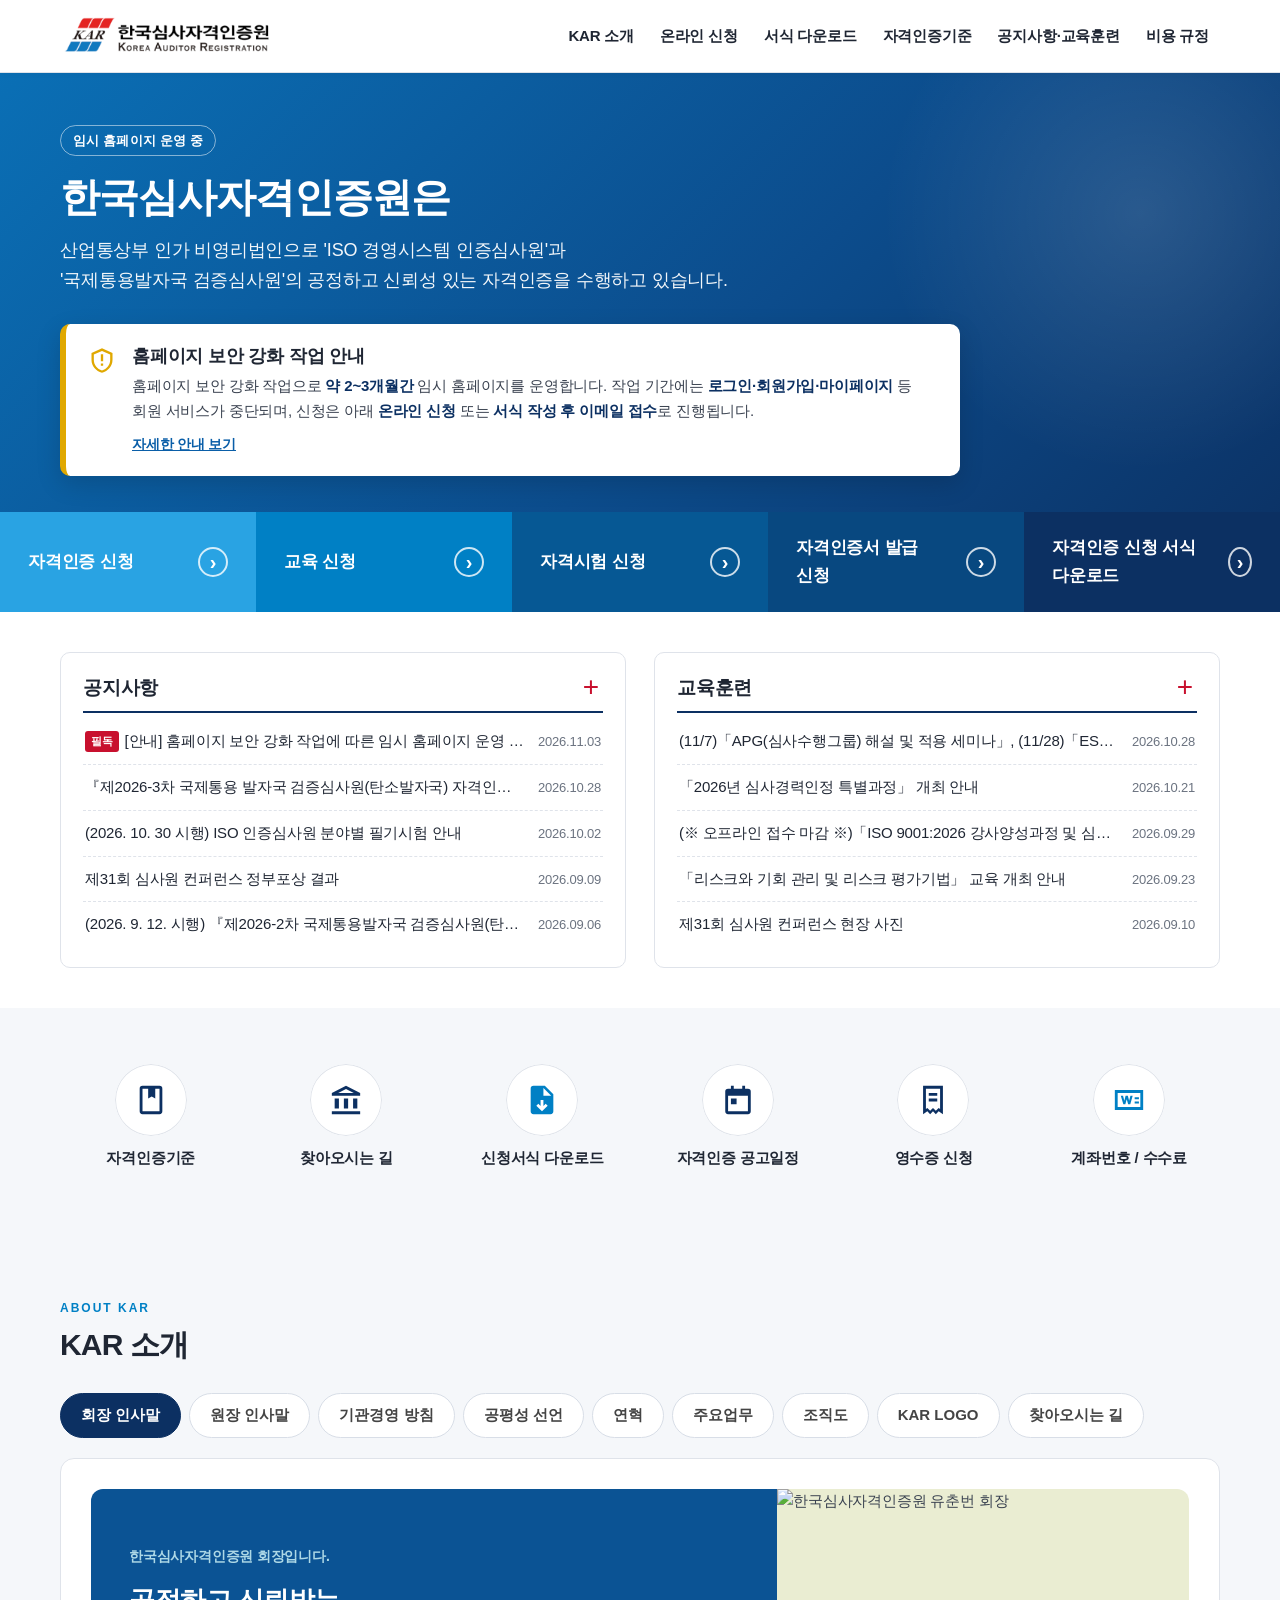
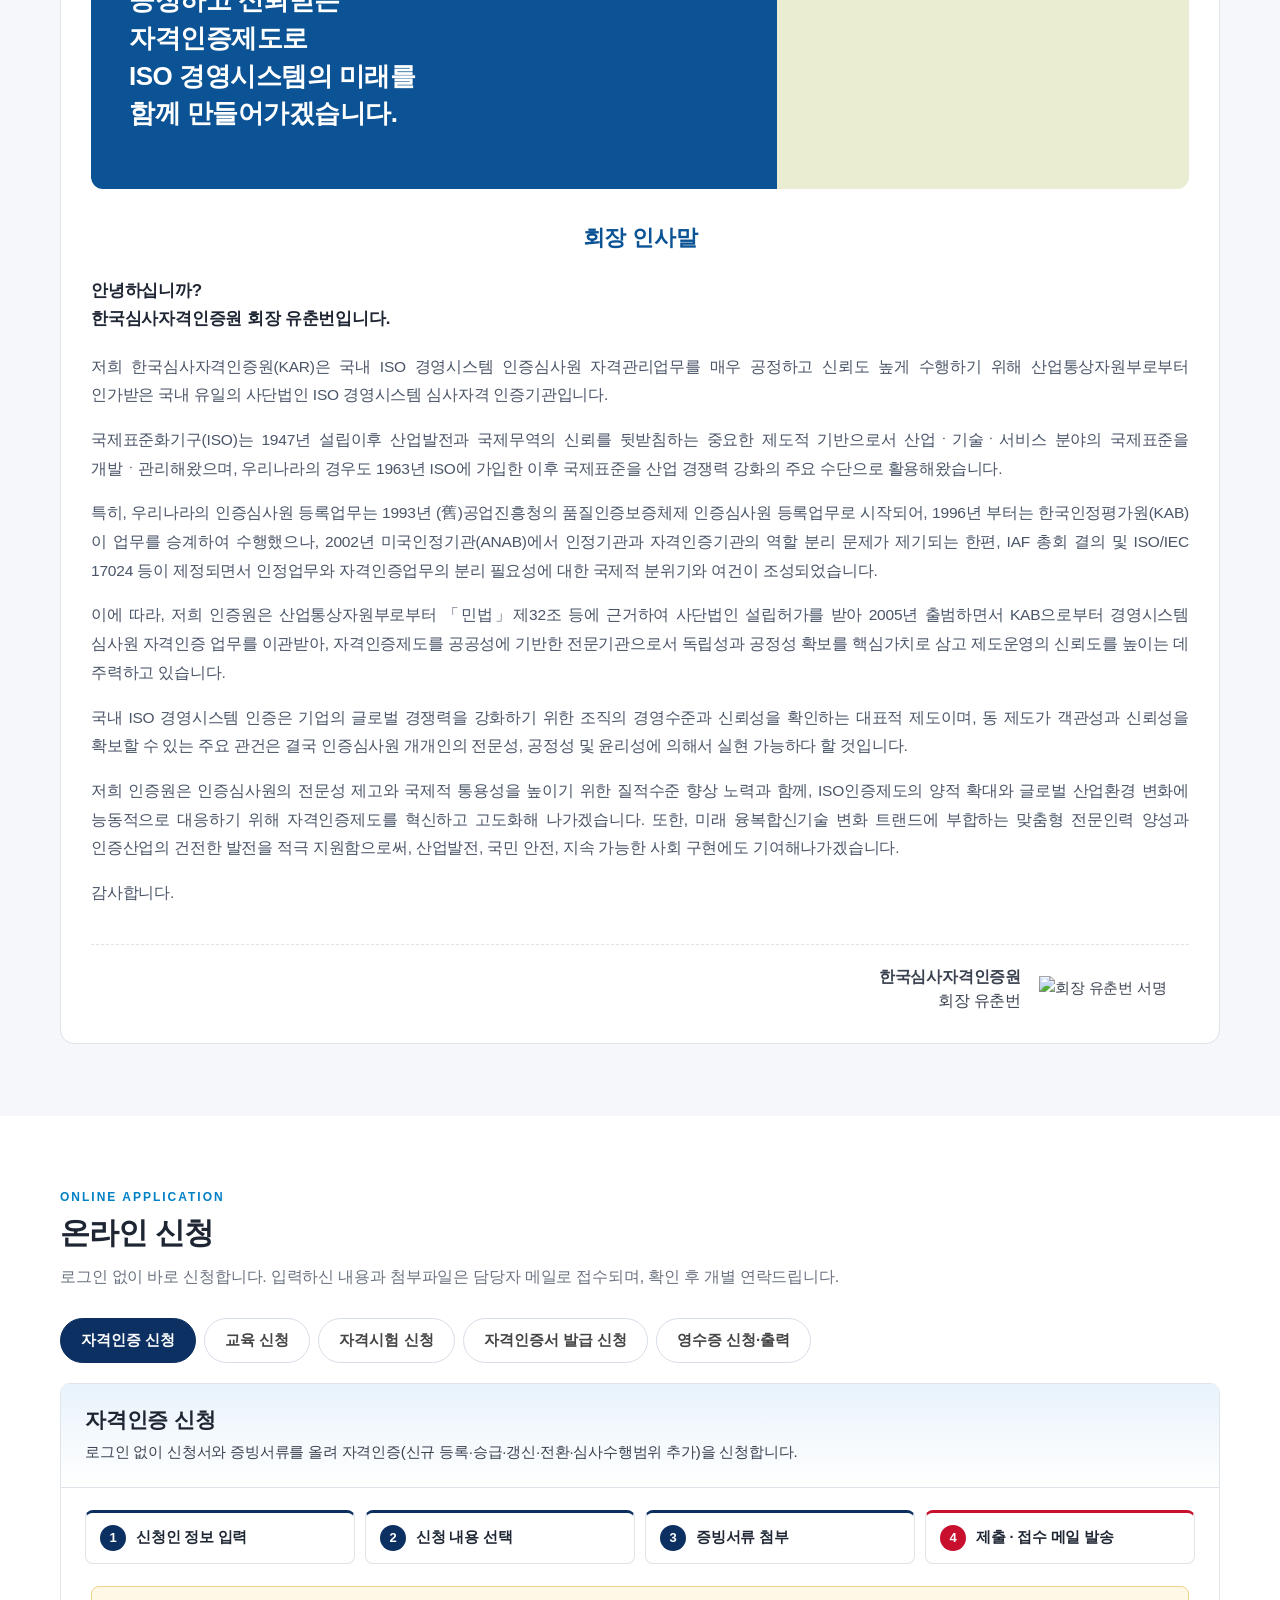
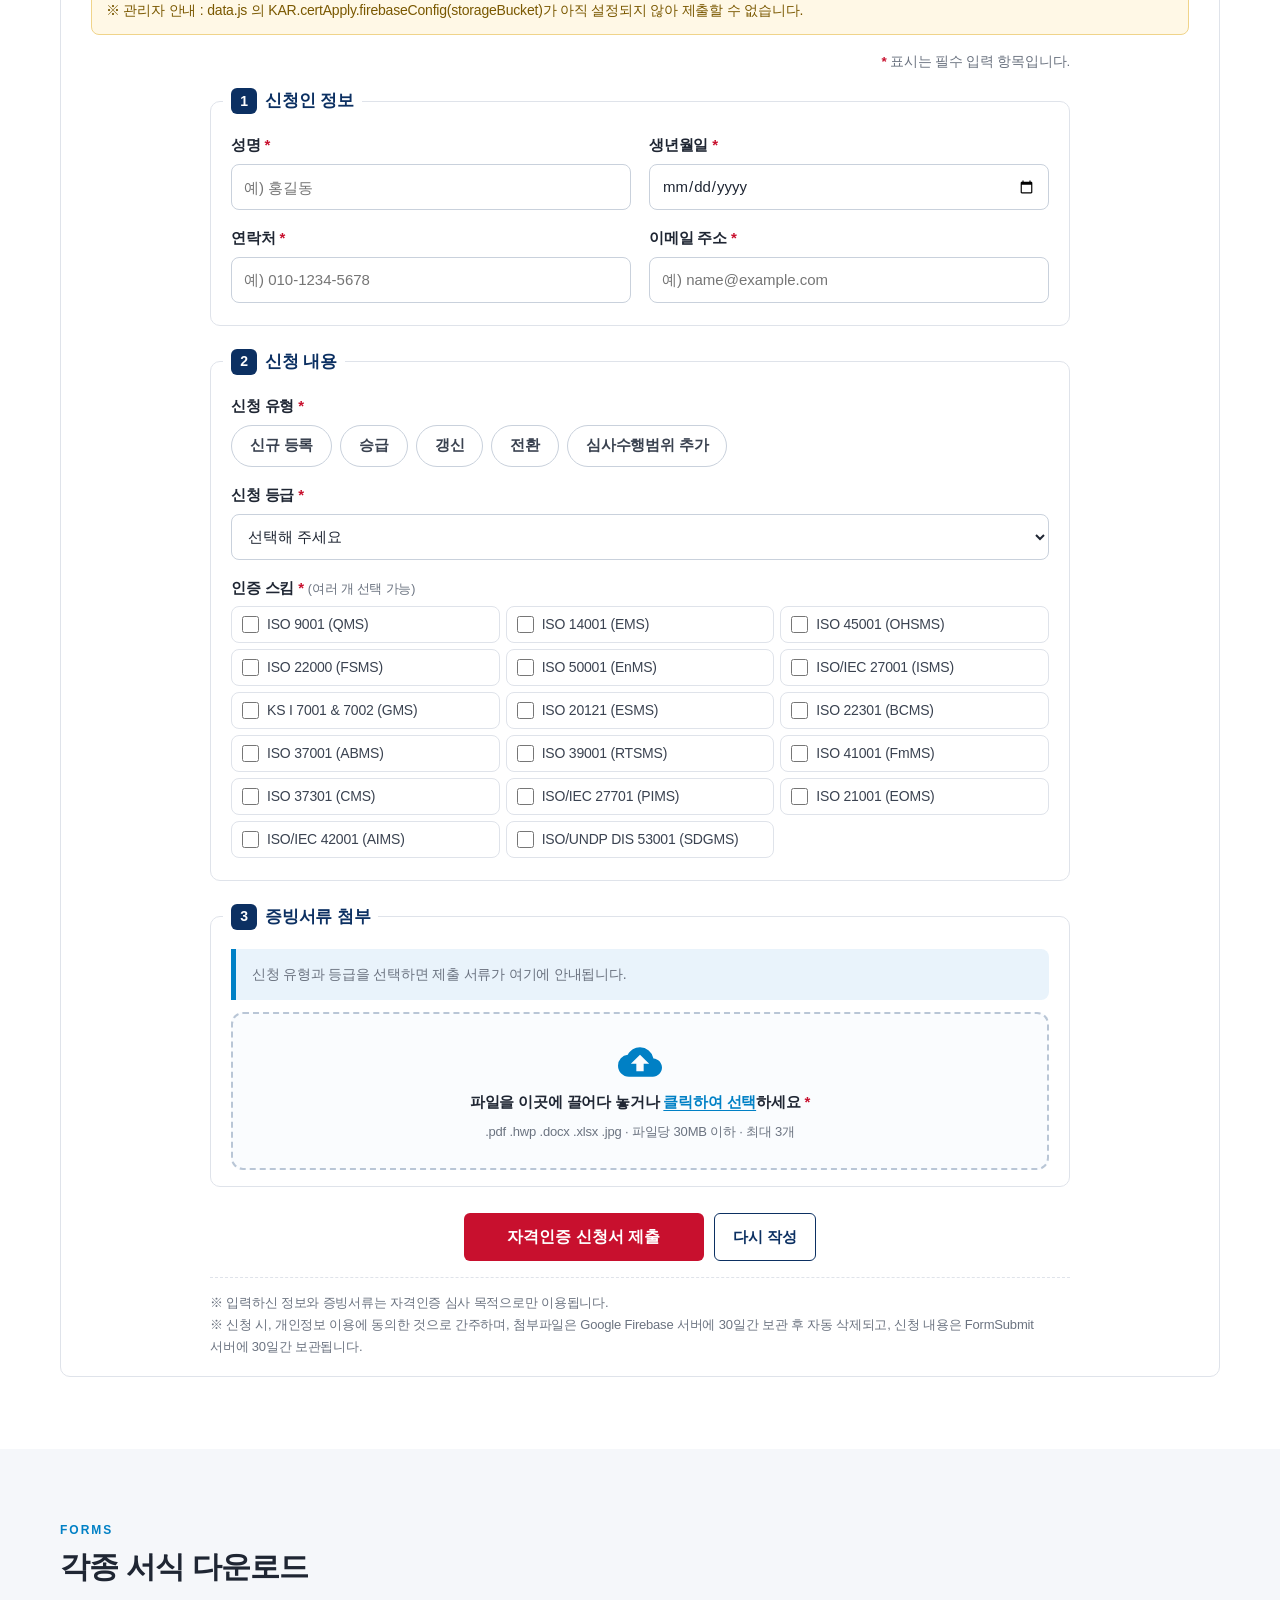
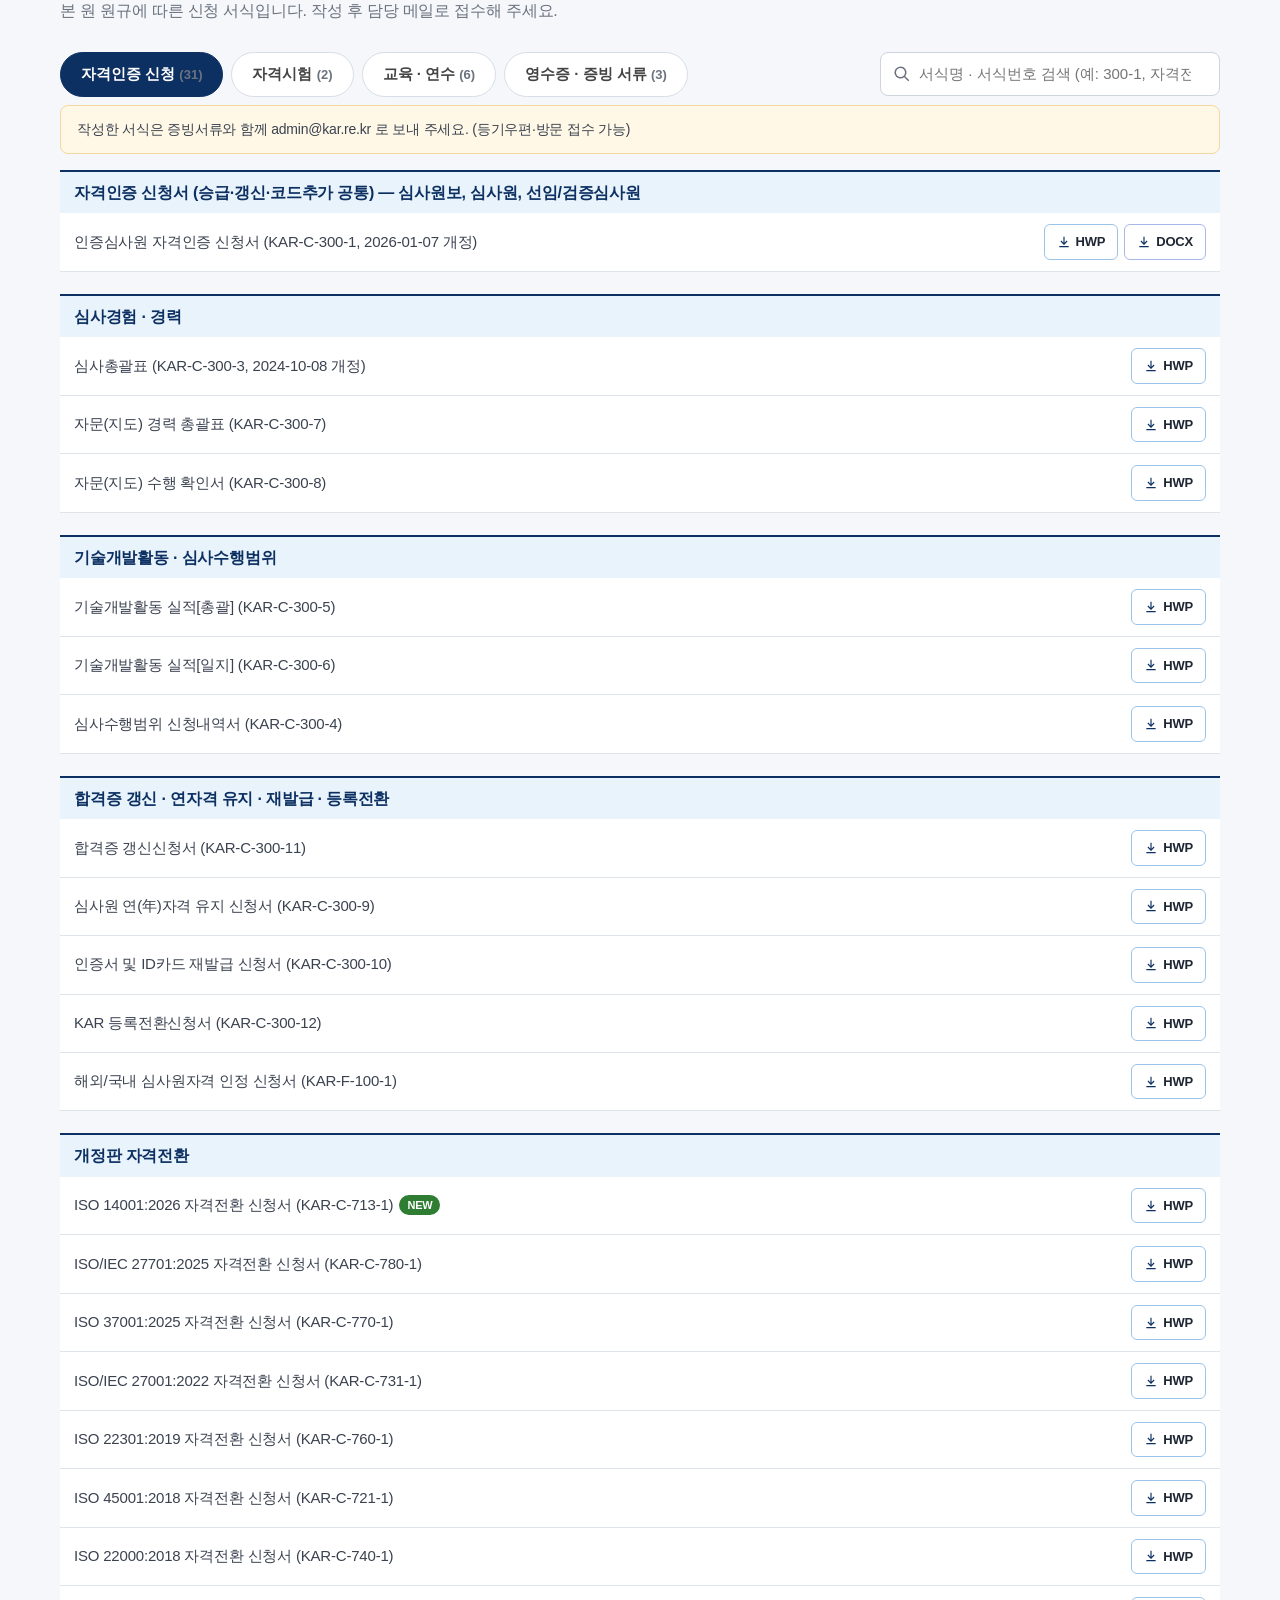
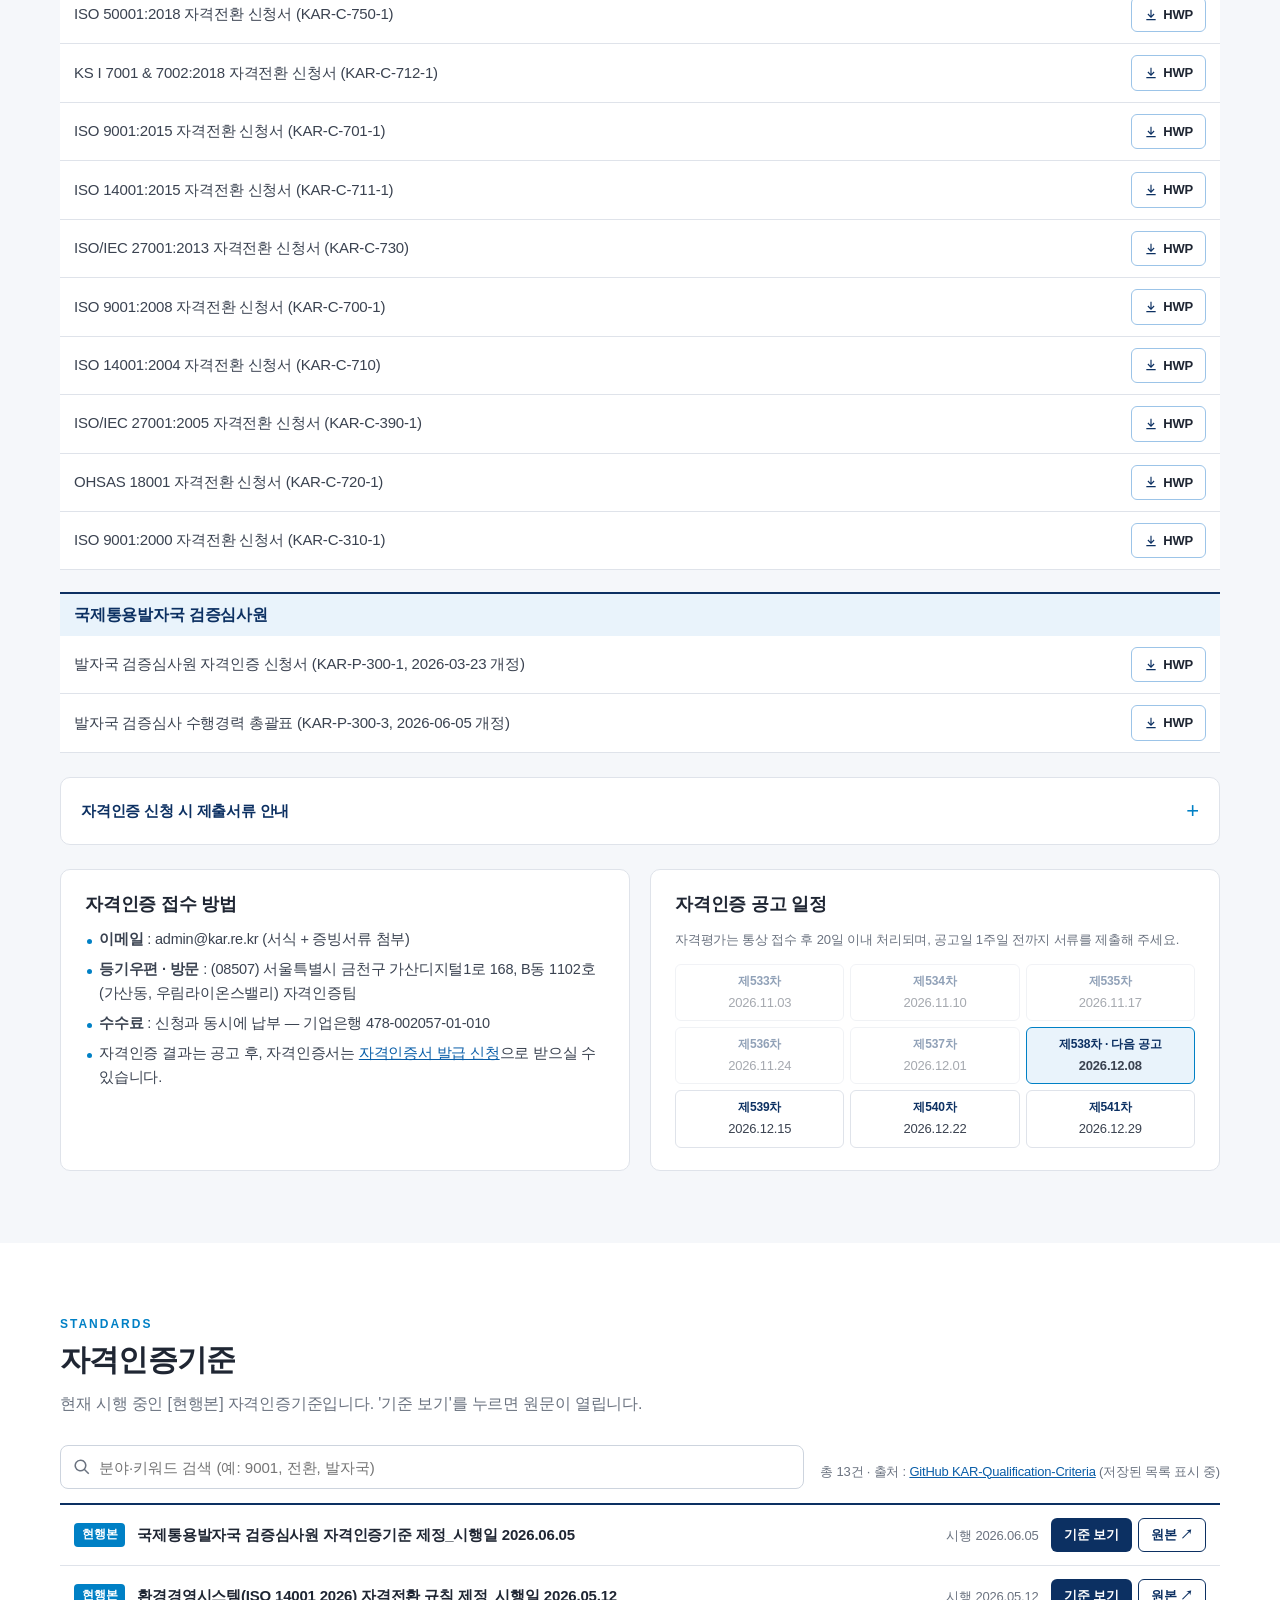
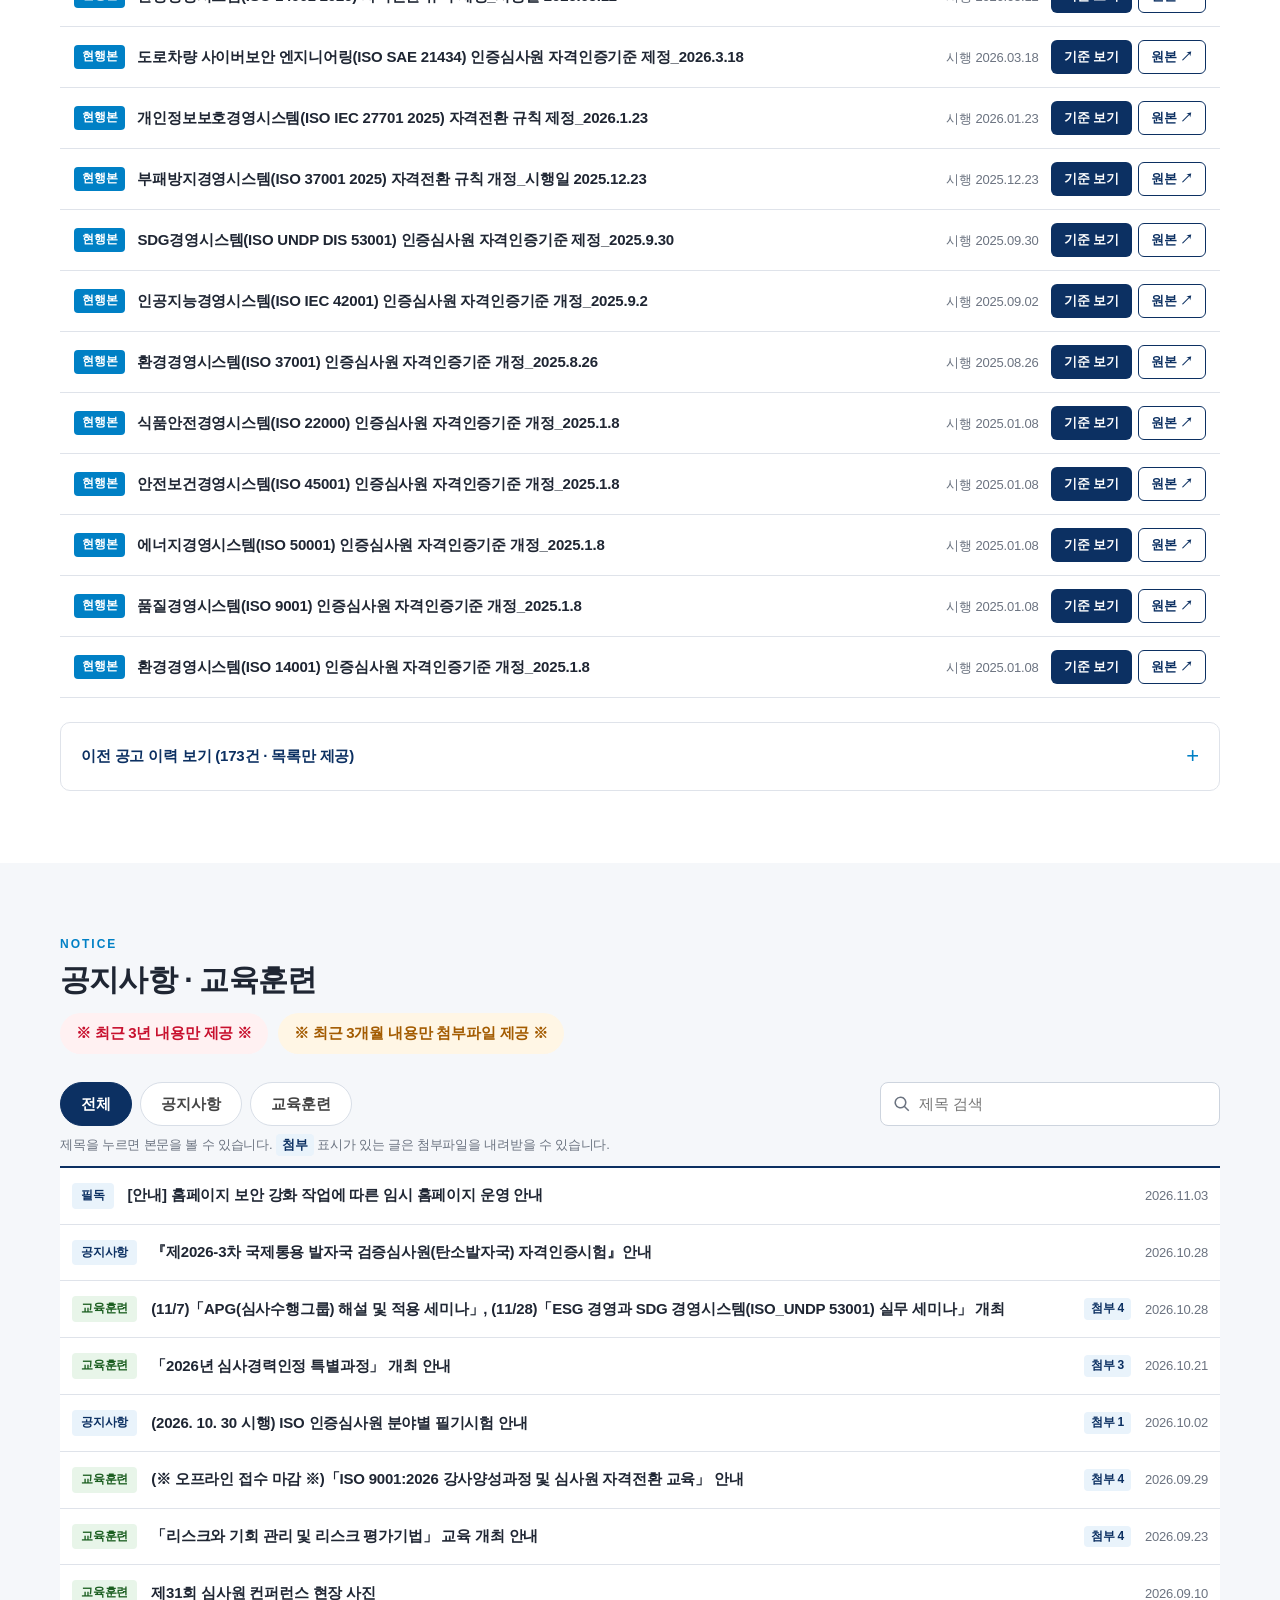
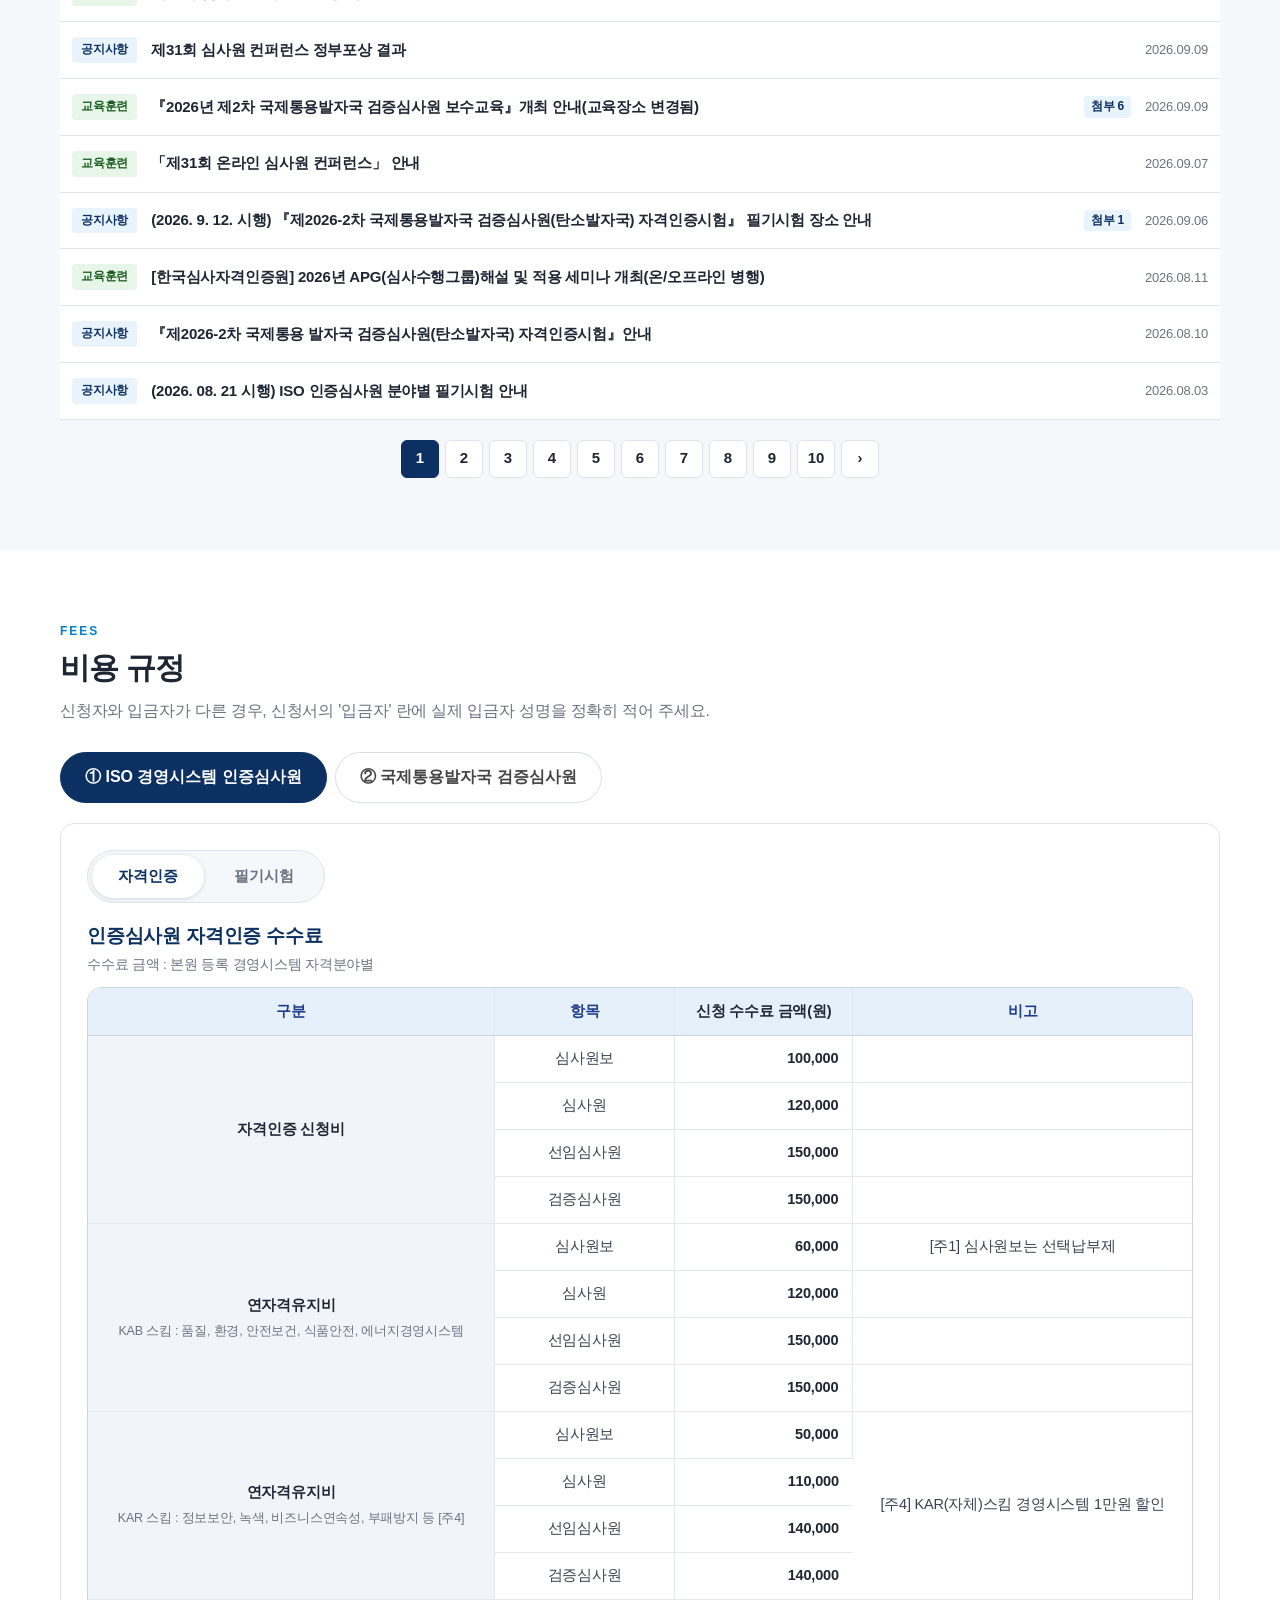
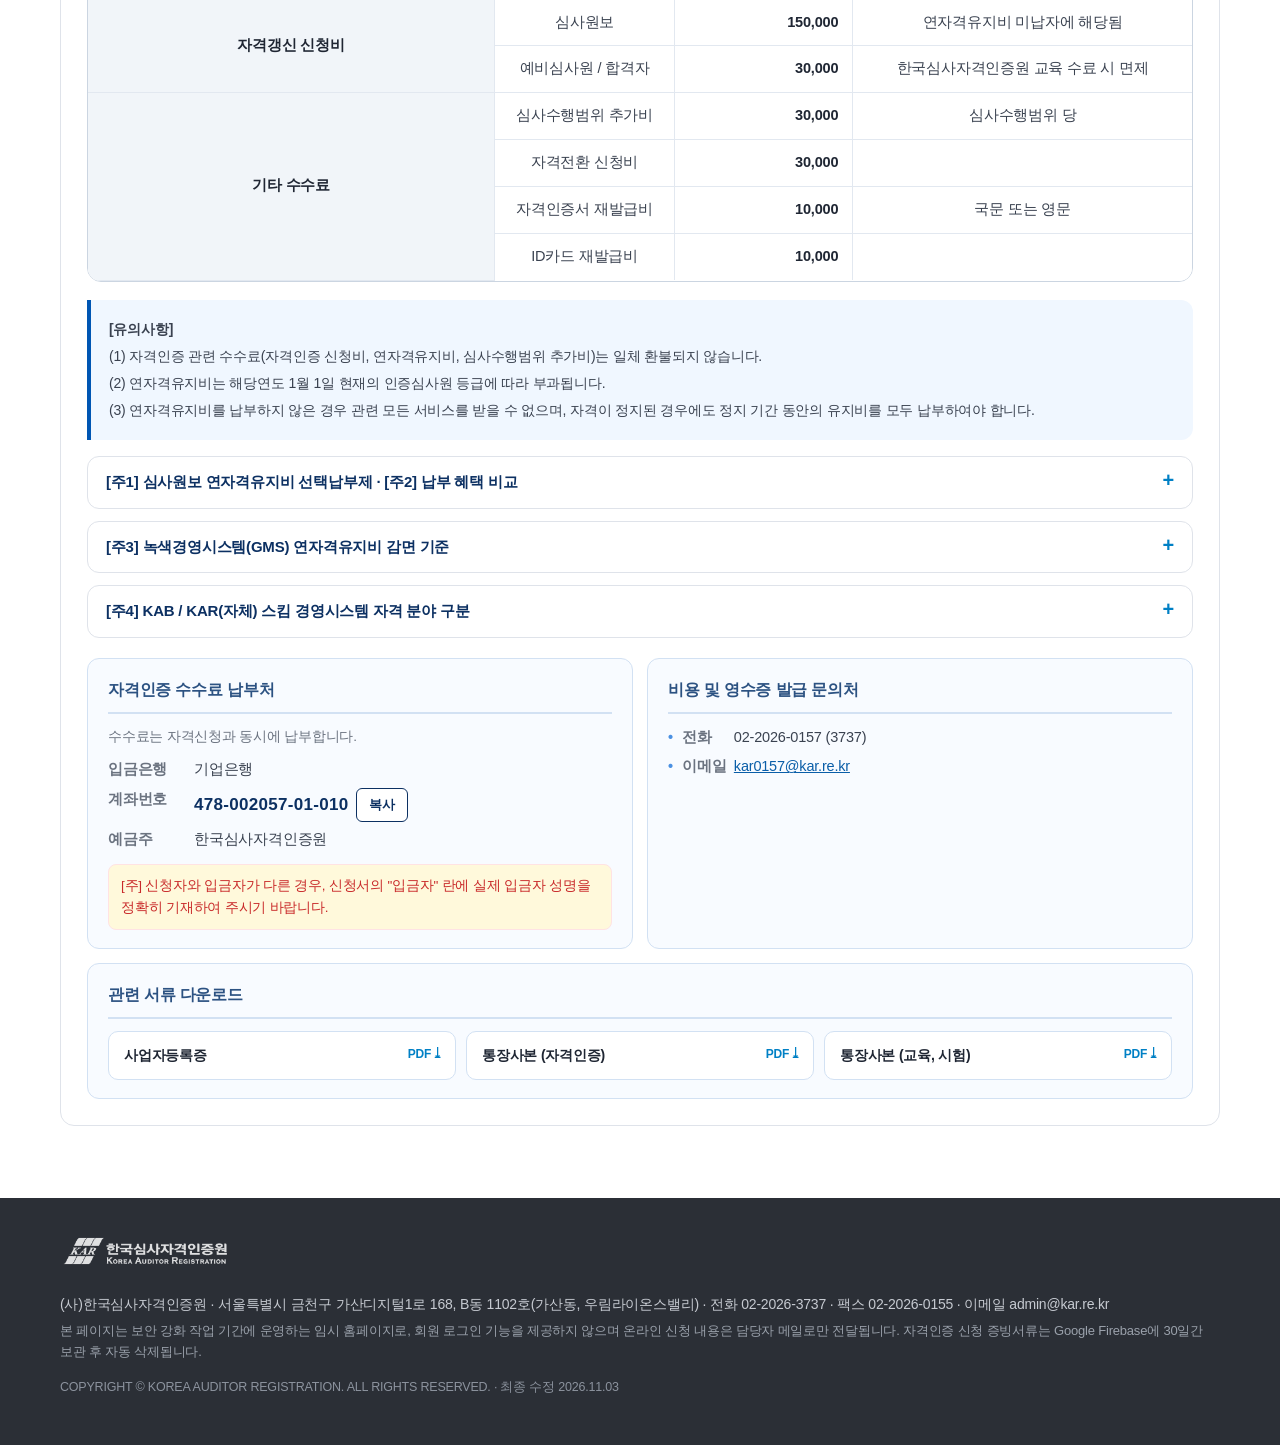
==== index.html @ e23ba118 "Add files via upload" ====
<!DOCTYPE html>
<html lang="ko">
<head>
<meta charset="UTF-8">
<meta name="viewport" content="width=device-width, initial-scale=1">
<meta http-equiv="Content-Security-Policy" content="default-src 'self'; script-src 'self'; style-src 'self' 'unsafe-inline'; img-src 'self' data: https://github.com https://raw.githubusercontent.com https://*.githubusercontent.com; connect-src 'self' https://api.github.com https://raw.githubusercontent.com https://formsubmit.co https://firebasestorage.googleapis.com; font-src 'self'; form-action 'self' https://formsubmit.co; base-uri 'self'; object-src 'none'">
<meta name="referrer" content="strict-origin-when-cross-origin">
<title>한국심사자격인증원 (KAR) — 임시 홈페이지</title>
<meta name="description" content="한국심사자격인증원 임시 홈페이지 — 교육 신청, 각종 서식 다운로드, 자격인증기준, 수수료 및 계좌번호 안내">
<meta property="og:title" content="한국심사자격인증원 (KAR) 임시 홈페이지">
<meta property="og:description" content="보안 강화 작업 기간 동안 교육 신청·서식 다운로드 등 필수 서비스를 제공합니다.">
<link rel="icon" href="assets/img/favicon.png">
<link rel="stylesheet" href="assets/css/style.css">
<link rel="stylesheet" href="assets/css/about-fees.css">
<link rel="stylesheet" href="assets/css/cert-apply.css">
</head>
<body>
<a class="skip" href="#main">본문 바로가기</a>

<!-- ============ 상단 머리글 ============ -->
<header class="hd" id="top">
  <div class="hd-in">
    <a class="logo" href="#top" aria-label="한국심사자격인증원 처음으로">
      <img src="assets/img/logo.png" alt="한국심사자격인증원 KOREA AUDITOR REGISTRATION" width="214" height="45">
    </a>
    <button class="menu-btn" type="button" aria-expanded="false" aria-controls="gnb" aria-label="메뉴 열기">
      <span></span><span></span><span></span>
    </button>
    <nav class="gnb" id="gnb" aria-label="주 메뉴">
      <a href="#about">KAR 소개</a>
      <a href="#apply">온라인 신청</a>
      <a href="#forms">서식 다운로드</a>
      <a href="#standards">자격인증기준</a>
      <a href="#board">공지사항·교육훈련</a>
      <a href="#fees">비용 규정</a>
    </nav>
  </div>
</header>

<main id="main">

<!-- ============ 메인 비주얼 + 점검 안내 ============ -->
<section class="hero">
  <div class="wrap">
    <p class="hero-badge">임시 홈페이지 운영 중</p>
    <h1>한국심사자격인증원은</h1>
    <p class="hero-sub">산업통상부 인가 비영리법인으로 'ISO 경영시스템 인증심사원'과<br class="pc">
      '국제통용발자국 검증심사원'의 공정하고 신뢰성 있는 자격인증을 수행하고 있습니다.</p>

    <div class="notice-box" role="note" aria-labelledby="mt-title">
      <div class="notice-ico" aria-hidden="true">
        <svg viewBox="0 0 24 24" width="28" height="28"><path fill="currentColor" d="M12 2 3 6v6c0 5 3.8 9.7 9 10.9 5.2-1.2 9-5.9 9-10.9V6l-9-4Zm0 2.2 7 3.1V12c0 4-2.9 7.9-7 8.9-4.1-1-7-4.9-7-8.9V7.3l7-3.1ZM11 7h2v6h-2V7Zm0 8h2v2h-2v-2Z"/></svg>
      </div>
      <div class="notice-body">
        <h2 id="mt-title">홈페이지 보안 강화 작업 안내</h2>
        <p>홈페이지 보안 강화 작업으로 <strong id="mt-period">약 2~3개월간</strong> 임시 홈페이지를 운영합니다.
          작업 기간에는 <strong>로그인·회원가입·마이페이지</strong> 등 회원 서비스가 중단되며,
          신청은 아래 <strong>온라인 신청</strong> 또는 <strong>서식 작성 후 이메일 접수</strong>로 진행됩니다.</p>
        <a class="notice-more" href="#board" data-open-notice="content/notices/temp-homepage.html">자세한 안내 보기</a>
      </div>
    </div>
  </div>

  <nav class="quick" aria-label="바로가기">
    <a class="q q0" href="#apply" data-tab="qual"><span>자격인증 신청</span><i aria-hidden="true">›</i></a>
    <a class="q q1" href="#apply" data-tab="edu"><span>교육 신청</span><i aria-hidden="true">›</i></a>
    <a class="q q2" href="#apply" data-tab="exam"><span>자격시험 신청</span><i aria-hidden="true">›</i></a>
    <a class="q q3" href="#apply" data-tab="cert"><span>자격인증서 발급 신청</span><i aria-hidden="true">›</i></a>
    <a class="q q4" href="#forms" data-tab="qual"><span>자격인증 신청 서식 다운로드</span><i aria-hidden="true">›</i></a>
  </nav>
</section>

<!-- ============ 공지사항 · 교육훈련 미리보기 ============ -->
<section class="sec sec-tight" aria-label="최근 소식">
  <div class="wrap news">
    <div class="news-col">
      <div class="news-hd"><h2>공지사항</h2><a href="#board" data-board-filter="공지" aria-label="공지사항 더보기">+</a></div>
      <ul class="news-list" id="news-notice"></ul>
    </div>
    <div class="news-col">
      <div class="news-hd"><h2>교육훈련</h2><a href="#board" data-board-filter="교육" aria-label="교육훈련 더보기">+</a></div>
      <ul class="news-list" id="news-edu"></ul>
    </div>
  </div>
</section>

<!-- ============ 아이콘 바로가기 ============ -->
<section class="sec sec-tight sec-gray" aria-label="자주 찾는 메뉴">
  <div class="wrap">
    <ul class="icons">
      <li><a href="#standards"><span class="ic ic-book" aria-hidden="true"></span>자격인증기준</a></li>
      <li><a href="#about" data-about="contact"><span class="ic ic-law" aria-hidden="true"></span>찾아오시는 길</a></li>
      <li><a href="#forms"><span class="ic ic-doc" aria-hidden="true"></span>신청서식 다운로드</a></li>
      <li><a href="#schedule"><span class="ic ic-cal" aria-hidden="true"></span>자격인증 공고일정</a></li>
      <li><a href="#apply" data-tab="receipt"><span class="ic ic-rcpt" aria-hidden="true"></span>영수증 신청</a></li>
      <li><a href="#fees"><span class="ic ic-won" aria-hidden="true"></span>계좌번호 / 수수료</a></li>
    </ul>
  </div>
</section>


<!-- ============ KAR 소개 (찾아오시는 길 포함) ============ -->
<section class="sec sec-gray" id="about">
  <div class="wrap">
    <div class="sec-hd">
      <p class="eyebrow">ABOUT KAR</p>
      <h2>KAR 소개</h2>
    </div>
    <div class="tabs" role="tablist" aria-label="KAR 소개 메뉴" id="about-tabs">
      <button type="button" role="tab" id="about-t-chairman" aria-controls="about-p-chairman" aria-selected="true" data-id="chairman">회장 인사말</button>
      <button type="button" role="tab" id="about-t-director" aria-controls="about-p-director" aria-selected="false" tabindex="-1" data-id="director">원장 인사말</button>
      <button type="button" role="tab" id="about-t-policy" aria-controls="about-p-policy" aria-selected="false" tabindex="-1" data-id="policy">기관경영 방침</button>
      <button type="button" role="tab" id="about-t-justice" aria-controls="about-p-justice" aria-selected="false" tabindex="-1" data-id="justice">공평성 선언</button>
      <button type="button" role="tab" id="about-t-history" aria-controls="about-p-history" aria-selected="false" tabindex="-1" data-id="history">연혁</button>
      <button type="button" role="tab" id="about-t-business" aria-controls="about-p-business" aria-selected="false" tabindex="-1" data-id="business">주요업무</button>
      <button type="button" role="tab" id="about-t-org" aria-controls="about-p-org" aria-selected="false" tabindex="-1" data-id="org">조직도</button>
      <button type="button" role="tab" id="about-t-logo" aria-controls="about-p-logo" aria-selected="false" tabindex="-1" data-id="logo">KAR LOGO</button>
      <button type="button" role="tab" id="about-t-contact" aria-controls="about-p-contact" aria-selected="false" tabindex="-1" data-id="contact">찾아오시는 길</button>
    </div>
    <!-- [KAR 소개] 회장 인사말 -->
    <div class="about-panel about-chairman" role="tabpanel" id="about-p-chairman" aria-labelledby="about-t-chairman">
      <article class="ka-greet ka-greet--chairman">
        <header class="ka-hero">
          <div class="ka-hero__text">
            <p class="ka-hero__sub">한국심사자격인증원 회장입니다.</p>
            <h2 class="ka-hero__title">공정하고 신뢰받는<br>자격인증제도로<br>ISO 경영시스템의 미래를<br>함께 만들어가겠습니다.</h2>
          </div>
          <figure class="ka-hero__photo">
            <img src="https://raw.githubusercontent.com/kar0156-debug/KAR-Picture-BASIC/main/chairman_yoo_chunbeon.png" alt="한국심사자격인증원 유춘번 회장" loading="lazy">
          </figure>
        </header>
        <h3 class="ka-title">회장 인사말</h3>
        <p class="ka-lead">안녕하십니까?<br>한국심사자격인증원 회장 유춘번입니다.</p>
        <div class="ka-paras">
          <p>저희 한국심사자격인증원(KAR)은 국내 ISO 경영시스템 인증심사원 자격관리업무를 매우 공정하고 신뢰도 높게 수행하기 위해 산업통상자원부로부터 인가받은 국내 유일의 사단법인 ISO 경영시스템 심사자격 인증기관입니다.</p>
          <p>국제표준화기구(ISO)는 1947년 설립이후 산업발전과 국제무역의 신뢰를 뒷받침하는 중요한 제도적 기반으로서 산업ㆍ기술ㆍ서비스 분야의 국제표준을 개발ㆍ관리해왔으며, 우리나라의 경우도 1963년 ISO에 가입한 이후 국제표준을 산업 경쟁력 강화의 주요 수단으로 활용해왔습니다.</p>
          <p>특히, 우리나라의 인증심사원 등록업무는 1993년 (舊)공업진흥청의 품질인증보증체제 인증심사원 등록업무로 시작되어, 1996년 부터는 한국인정평가원(KAB)이 업무를 승계하여 수행했으나, 2002년 미국인정기관(ANAB)에서 인정기관과 자격인증기관의 역할 분리 문제가 제기되는 한편, IAF 총회 결의 및 ISO/IEC 17024 등이 제정되면서 인정업무와 자격인증업무의 분리 필요성에 대한 국제적 분위기와 여건이 조성되었습니다.</p>
          <p>이에 따라, 저희 인증원은 산업통상자원부로부터 「민법」제32조 등에 근거하여 사단법인 설립허가를 받아 2005년 출범하면서 KAB으로부터 경영시스템 심사원 자격인증 업무를 이관받아, 자격인증제도를 공공성에 기반한 전문기관으로서 독립성과 공정성 확보를 핵심가치로 삼고 제도운영의 신뢰도를 높이는 데 주력하고 있습니다.</p>
          <p>국내 ISO 경영시스템 인증은 기업의 글로벌 경쟁력을 강화하기 위한 조직의 경영수준과 신뢰성을 확인하는 대표적 제도이며, 동 제도가 객관성과 신뢰성을 확보할 수 있는 주요 관건은 결국 인증심사원 개개인의 전문성, 공정성 및 윤리성에 의해서 실현 가능하다 할 것입니다.</p>
          <p>저희 인증원은 인증심사원의 전문성 제고와 국제적 통용성을 높이기 위한 질적수준 향상 노력과 함께, ISO인증제도의 양적 확대와 글로벌 산업환경 변화에 능동적으로 대응하기 위해 자격인증제도를 혁신하고 고도화해 나가겠습니다. 또한, 미래 융복합신기술 변화 트랜드에 부합하는 맞춤형 전문인력 양성과 인증산업의 건전한 발전을 적극 지원함으로써, 산업발전, 국민 안전, 지속 가능한 사회 구현에도 기여해나가겠습니다.</p>
          <p>감사합니다.</p>
        </div>
        <footer class="ka-sign">
          <p class="ka-sign__name"><strong>한국심사자격인증원</strong><br>회장 유춘번</p>
          <img class="ka-sign__img" src="https://raw.githubusercontent.com/kar0156-debug/KAR-Picture-BASIC/main/chairman_yoo_chunbeon_signature.png" alt="회장 유춘번 서명" loading="lazy">
        </footer>
      </article>
    </div>
    <!-- [KAR 소개] 원장 인사말 -->
    <div class="about-panel about-director" role="tabpanel" id="about-p-director" aria-labelledby="about-t-director" hidden>
      <article class="ka-greet ka-greet--director">
        <header class="ka-hero">
          <div class="ka-hero__text">
            <p class="ka-hero__sub">한국심사자격인증원 원장입니다.</p>
            <h2 class="ka-hero__title">ISO의 변화와 성장,<br><span>탄소중립 실현의 미래</span><br>KAR가 여러분의<br>협력 파트너가 되겠습니다.</h2>
            <p class="ka-hero__desc">국내외 ISO인증 제도 변화와 신성장산업 인증수요 확대에 능동적으로 대응하기 위해 심사원 자격인증제도의 정립과 고도화에 힘쓰겠습니다.</p>
            <p class="ka-hero__desc">새로운 미래 30년, 변화와 도전, 협력과 성장, 신뢰와 존중을 핵심가치로 여기며 기업의 지속가능 성장을 지원하는 인증심사원 전문인력의 역량을 강화하겠습니다.</p>
          </div>
          <figure class="ka-hero__photo">
            <img src="https://raw.githubusercontent.com/kar0156-debug/KAR-Picture-BASIC/main/cho.png" alt="한국심사자격인증원 조현훈 원장" loading="lazy">
          </figure>
        </header>
        <ol class="ka-points">
          <li><span class="ka-points__num">01</span><h3>ISO 인적기반 관리</h3><p class="ka-points__sub">인증심사원 양성 · 자격관리 과정</p><p>연수기관과 공동 협력 인증심사원 양성프로그램과 자격인증, 교육훈련, 시험 및 자격갱신 · 전환 관리 등 심사원 자격인증 업무 전 과정을 수행합니다.</p></li>
          <li><span class="ka-points__num">02</span><h3>신성장 인증분야 확대</h3><p class="ka-points__sub">급속한 산업 변화와 탄소중립 대응</p><p>인공지능, 디지털전환, 탄소중립, 국제통상밸류체인, ESG경영, 공급망관리, 지속가능경영 등 신성장 분야를 빠르게 확대 · 대응합니다.</p></li>
          <li><span class="ka-points__num">03</span><h3>글로벌 인증시장 진출 지원</h3><p class="ka-points__sub">심사원 자격 국제상호인정</p><p>국제기구 및 해외 자격인증기관과 상호인정협정을 추진하여 글로벌 인증시장에 활발히 진출할 수 있도록 적극 지원합니다.</p></li>
          <li><span class="ka-points__num">04</span><h3>고객만족 경영 실현</h3><p class="ka-points__sub">공평성 · 객관성 · 독립성 · 신뢰성</p><p>바른기준과 절차에 따라 공평성 · 객관성 · 독립성 · 신뢰성을 확보하고, 수요자 지향형 서비스로 고객만족경영을 실현합니다.</p></li>
        </ol>
        <footer class="ka-sign">
          <p class="ka-sign__name"><strong>한국심사자격인증원</strong><br>원장 조현훈</p>
          <img class="ka-sign__img" src="https://raw.githubusercontent.com/kar0156-debug/KAR-Picture-BASIC/main/President_cho_signature.png" alt="원장 조현훈 서명" loading="lazy">
        </footer>
      </article>
    </div>
    <!-- [KAR 소개] 기관경영 방침 -->
    <div class="about-panel about-policy" role="tabpanel" id="about-p-policy" aria-labelledby="about-t-policy" hidden>
      <div class="ka-split ka-split--single">
        <section class="ka-card ka-split__main" aria-labelledby="ka-policy-h">
          <h2 class="ka-h2" id="ka-policy-h">기관경영 방침</h2>
          <p class="ka-policy">KAR는 명실상부한 국내 심사자격 인증기관의 리더로서 자리매김하기 위해 혁신경영 체계를 유지하고, 자격인증제도 운영상 공평성․객관성․독립성․신뢰성을 철저히 준수함으로써 고객존중의 가치 실현을 최우선으로 한다.</p>
          <div class="ka-mini">
            <h3>경영혁신체계 확립</h3>
            <ul>
              <li>업무의 전문성 확보와 효과적인 시행을 위해 해당 분야의 전문지식과 경험을 갖춘 자원을 확보하고, 지속적인 교육훈련을 통해 자격인증요원의 전문성 제고에 주력한다.</li>
              <li>자격인증 업무에 대한 모든 권한은 본인에 있으며, 자격인증 기준 및 절차는 모든 이해관계자에게 공정하게 적용한다.</li>
              <li>자격인증 업무를 통해 알게 된 개인정보에 대해서는 누설하지 않을 의무 등 임직원 의무의 엄격한 준수체계를 유지한다.</li>
              <li>국제적인 신인도 확보를 위해 관련 기관과의 협력체계를 유지하며, 자격의 국제 상호인정을 지속적으로 유지 및 관리한다.</li>
            </ul>
          </div>
          <div class="ka-mini-grid">
            <div class="ka-mini">
              <h3>대외경쟁력 확보</h3>
              <ul>
                <li>공정하고 신뢰성 있는 자격인증제도 운영 및 스킴 개발</li>
                <li>자격인증요원의 역량 및 전문성 제고</li>
                <li>자격인증제도의 국제적 신인도 확보</li>
              </ul>
            </div>
            <div class="ka-mini">
              <h3>공평성 의무 준수</h3>
              <ul>
                <li>자격인증의 모든 잠재적인 이해상충에 대해 세심히 파악 및 회피수단 강구</li>
                <li>공평성을 저해하는 위협요소에 대한 지속적인 관리 및 해당 요소 제거</li>
                <li>공평성 관리 결과에 대한 검토 및 지속적인 개선 조치 필요</li>
              </ul>
            </div>
          </div>
        </section>
      </div>
    </div>
    <!-- [KAR 소개] 공평성 선언 -->
    <div class="about-panel about-justice" role="tabpanel" id="about-p-justice" aria-labelledby="about-t-justice" hidden>
      <section class="ka-card" aria-labelledby="ka-justice-h">
        <h2 class="ka-h2" id="ka-justice-h">공평성 선언</h2>
        <p class="ka-intro">한국심사자격인증원(KAR)은 자격인증 활동이 공평하게 수행됨을 보장하기 위해 이를 아래와 같이 선언하고, 본 원의 임직원 모두는 공평성 선언의 효과적인 시행과 유지에 대한 책임이 있으며, 내․외부의 어떠한 위협으로부터 영향을 받지 않도록 이를 보장해야 한다.</p>
        <ol class="ka-decl">
          <li><strong>첫째</strong>본 원은 자격인증기관의 운영책임자로서 자격인증의 모든 프로세스과정에서 발생할 수 있는 잠재적인 이해상충을 분석하고 해결함으로써 자격인증 활동의 객관성과 독립성을 최대한 보장한다.</li>
          <li><strong>둘째</strong>이를 위해 공평성 보장 및 권리를 위한 조직구조, 절차를 문서화하여 시스템을 수립하고 운영함으로써 자격인증이 공평하게 수행됨을 보장한다.</li>
          <li><strong>셋째</strong>자격인증시, 신청자, 평가대상자 및 인증받은 자격자와의 관계에서 공평하게 행동하고, 공정하게 처리하며, 이해관계자가 균등하게 참여하도록 조직을 구성․운영함으로써 공평성 보호에 최선을 다한다.</li>
          <li><strong>넷째</strong>자격인증의 공평성에 대해 책임을 지고, 공평성을 저해하는 상업적, 재정적 또는 기타 압력을 허용하지 않으며, 공평성에 대한 위협요소를 지속적으로 관리하여 공평성을 보장하는 데 최선을 다한다.</li>
        </ol>
        <p class="ka-decl__foot">한국심사자격인증원 임직원 일동</p>
      </section>
    </div>
    <!-- [KAR 소개] 연혁 -->
    <div class="about-panel about-history" role="tabpanel" id="about-p-history" aria-labelledby="about-t-history" hidden>
      <section class="ka-card" aria-labelledby="ka-hist-h">
        <h2 class="ka-h2" id="ka-hist-h">년도별 주요 연혁</h2>
        <div class="ka-tl">
          <div class="ka-tl__group"><h3 class="ka-tl__era">2020 ~ 2026</h3>
            <div class="ka-tl__year"><h4>2026</h4><dl>
              <dt>06.01</dt><dd>제8대 원장으로 조현훈 원장 취임</dd>
              <dt>05.01</dt><dd>국제통용발자국 검증심사원 자격인증업무 (생산기술연구원 지정)</dd>
            </dl></div>
            <div class="ka-tl__year"><h4>2023</h4><dl>
              <dt>06.01</dt><dd>제7대 원장으로 양해구 원장 취임</dd>
            </dl></div>
            <div class="ka-tl__year"><h4>2020</h4><dl>
              <dt>05.24</dt><dd>제6대 원장으로 윤기환 원장 취임</dd>
            </dl></div>
          </div>
          <div class="ka-tl__group"><h3 class="ka-tl__era">2011 ~ 2017</h3>
            <div class="ka-tl__year"><h4>2017</h4><dl>
              <dt>05.24</dt><dd>제5대 회장으로 유춘번 회장 취임<br>제5대 원장으로 윤기환 원장 취임</dd>
            </dl></div>
            <div class="ka-tl__year"><h4>2014</h4><dl>
              <dt>05.25</dt><dd>제4대 회장으로 김원중 회장 취임<br>제4대 원장으로 정낙훈 원장 취임</dd>
            </dl></div>
            <div class="ka-tl__year"><h4>2011</h4><dl>
              <dt>05.25</dt><dd>제3대 회장으로 나창수 회장 취임<br>제3대 원장으로 정낙훈 원장 취임</dd>
              <dt>05.20</dt><dd>지식경제부 기술표준원 정관 개정 승인<br>1) 시험, 검사, 교정, 제품(서비스 포함) 등의 심사요원, 평가요원 등록관리 업무<br>2) KS 인증심사원 등록관리 업무</dd>
            </dl></div>
          </div>
          <div class="ka-tl__group"><h3 class="ka-tl__era">2005 ~ 2007</h3>
            <div class="ka-tl__year"><h4>2007</h4><dl>
              <dt>06.14</dt><dd>제2대 회장으로 나창수 회장 취임<br>제2대 원장으로 이홍선 원장 취임</dd>
              <dt>03.02</dt><dd>연수기관 승인 업무</dd>
            </dl></div>
            <div class="ka-tl__year"><h4>2006</h4><dl>
              <dt>03.02</dt><dd>식품안전경영시스템 인증심사원 자격인증업무</dd>
            </dl></div>
            <div class="ka-tl__year"><h4>2005</h4><dl>
              <dt>07.01</dt><dd>심사원 자격인증 업무 시작</dd>
              <dt>05.21</dt><dd>산업자원부로부터 사단법인 한국심사자격인증원 설립 허가</dd>
              <dt>04.22</dt><dd>한국심사자격인증원 창립총회 개최<br>초대회장으로 정수일 회장 취임<br>초대원장으로 홍종인 원장 선임</dd>
            </dl></div>
          </div>
        </div>
      </section>
    </div>
    <!-- [KAR 소개] 주요업무 -->
    <div class="about-panel about-business" role="tabpanel" id="about-p-business" aria-labelledby="about-t-business" hidden>
      <section class="ka-card" aria-labelledby="ka-biz-h">
        <h2 class="ka-h2" id="ka-biz-h">주요 업무</h2>
        <div class="ka-mission"><span>KAR's Mission</span><p>이해관계자 만족을 바탕으로 한 고객가치 창출</p></div>
        <div class="ka-biz">
          <div class="ka-biz__card">
            <h3>자격인증 사업</h3>
            <h4>심사원 자격인증</h4><p>인증심사원 및 내부심사원 등록 및 관리</p>
            <h4>전문가 자격인증</h4><p>경영시스템 및 경영일반 분야 전문가 자격 인증</p>
          </div>
          <div class="ka-biz__card">
            <h3>교육훈련 사업</h3>
            <h4>심사원 대상교육</h4><p>보수교육, 경영시스템 요소 및 기법 교육, 심사원 컨퍼런스, 심사스킬 향상 코스(APG 해설), 해외자격 전환 인정 특별과정</p>
            <h4>전문가 대상교육</h4><p>경영기법 교육, 경영시스템 분야별 심사경력인정 특별과정</p>
          </div>
          <div class="ka-biz__card">
            <h3>연수기관 관리사업</h3>
            <h4>인증 분야</h4><p>QMS(품질), EMS(환경), K-OHSMS(안전보건), ISMS(정보보안), FSMS(식품안전), 에너지(ISO 50001), 비즈니스연속성(ISO 22301), 부패방지(ISO 37001) 등</p>
            <h4>과정 승인</h4><p>경영시스템 분야별 실무경력인정 과정 승인 및 ISO 분야별 실무경력 인정과정 운영 관리</p>
          </div>
        </div>
      </section>
    </div>
    <!-- [KAR 소개] 조직도 -->
    <div class="about-panel about-org" role="tabpanel" id="about-p-org" aria-labelledby="about-t-org" hidden>
      <section class="ka-card" aria-labelledby="ka-org-h">
        <h2 class="ka-h2" id="ka-org-h">조직도 (KAR Organization)</h2>
        <figure class="ka-org ka-org--wide">
          <img src="https://raw.githubusercontent.com/kar0156-debug/KAR-Picture-BASIC/main/img_organization2026.png" alt="한국심사자격인증원 조직도: 총회, 회장(이사회 의장), 감사, 원장, 운영위원회·자격인증위원회·자격평가위원·시험위원, 자격인증본부장, 운영팀·표준연구팀·자격인증팀·연수교육팀" loading="lazy">
        </figure>
      </section>
    </div>
    <!-- [KAR 소개] KAR LOGO -->
    <div class="about-panel about-logo" role="tabpanel" id="about-p-logo" aria-labelledby="about-t-logo" hidden>
      <section class="ka-card" aria-labelledby="ka-logo-h">
        <header class="ka-logo-head">
          <h2 class="ka-h2" id="ka-logo-h">KAR LOGO</h2>
          <p>한국심사자격인증원 LOGO</p>
        </header>
        <div class="ka-logo">
          <div class="ka-logo__visual">
            <figure class="ka-logo__box">
              <img src="https://raw.githubusercontent.com/kar0156-debug/KAR-Picture-BASIC/main/22%EB%85%84_%ED%95%9C%EA%B5%AD%EC%8B%AC%EC%82%AC%EC%9E%90%EA%B2%A9%EC%9D%B8%EC%A6%9D%EC%9B%90_%EC%8B%AC%EB%B3%BC_%EB%A1%9C%EA%B3%A0_%EC%B5%9C%EC%A2%85-01(%EA%B2%80%EC%A0%95%EC%83%89).png" alt="KAR 심볼 로고 — 적색·청색 평행사변형 띠와 KAR 글자" loading="lazy">
              <figcaption>심볼 로고</figcaption>
            </figure>
            <figure class="ka-logo__box">
              <img src="https://raw.githubusercontent.com/kar0156-debug/KAR-Picture-BASIC/main/22%EB%85%84_%ED%95%9C%EA%B5%AD%EC%8B%AC%EC%82%AC%EC%9E%90%EA%B2%A9%EC%9D%B8%EC%A6%9D%EC%9B%90_%EB%A1%9C%EA%B3%A0_%EC%B5%9C%EC%A2%85-01.png" alt="한국심사자격인증원 조합형 로고 — 심볼과 국문·영문 기관명" loading="lazy">
              <figcaption>국문 조합형 로고</figcaption>
            </figure>
            <ul class="ka-logo__keys" aria-label="로고 요소">
              <li><span class="ka-key ka-key--color" aria-hidden="true"></span>청색 · 적색</li>
              <li><span class="ka-key ka-key--band" aria-hidden="true"></span>세 가지 띠</li>
              <li><span class="ka-key ka-key--para" aria-hidden="true"></span>평행사변형</li>
            </ul>
          </div>
          <div class="ka-logo__info">
            <div class="ka-mean">
              <span class="ka-mean__tag"><span class="ka-key ka-key--color" aria-hidden="true"></span>청색과 적색 의미</span>
              <p class="ka-mean__num">01. 한국의 대표 자격인증기관</p>
              <h3>우리나라 태극기의 색상을 형상화</h3>
              <p>대외적으로 한국을 대표하는 자격인증기관으로서 적색은 열정, 청색은 냉철을 의미하는 것으로 열정적인 마음으로 심사에 임하여 냉철한 사고로 공정한 심사를 하여 기업에 도움을 주는 가치부가 심사 전문가 양성기관을 의미한다.</p>
            </div>
            <div class="ka-mean">
              <span class="ka-mean__tag"><span class="ka-key ka-key--band" aria-hidden="true"></span>세 가지 띠 의미</span>
              <p class="ka-mean__num">02. 공정성과 신뢰성을 갖춘 균형감각</p>
              <h3>지속가능한 발전(Sustainable Development)</h3>
              <p>공공기관으로서 공정성과 신뢰성을 갖춘 균형감각을 발전시키기 위해 지속가능한 발전의 세 가지 기본원칙인 "사회성", "경제성", "환경성"을 의미한다.</p>
            </div>
            <div class="ka-mean">
              <span class="ka-mean__tag"><span class="ka-key ka-key--para" aria-hidden="true"></span>평행사변형 형상 의미</span>
              <p class="ka-mean__num">03. 국제기준에 따른 국제 자격인증 전문기관</p>
              <h3>인적자원 관리시스템 운영</h3>
              <p>자격인증서(Certificate)를 형상화하여 국제기준인 ISO 17024에 따른 인적자원 관리시스템 운영으로 국제자격자를 육성하는 자격인증 전문기관을 의미한다.</p>
            </div>
          </div>
        </div>
      </section>
    </div>
    <!-- [KAR 소개] 찾아오시는 길 : 연락처는 data.js 의 KAR.contact 로 자동 구성 -->
    <div class="about-panel about-contact" role="tabpanel" id="about-p-contact" aria-labelledby="about-t-contact" hidden></div>
  </div>
</section>

<!-- ============ 온라인 신청 (자격인증 신청 · 교육 · 자격시험 · 자격인증서 발급 · 영수증) ============ -->
<section class="sec" id="apply">
  <div class="wrap">
    <div class="sec-hd">
      <p class="eyebrow">ONLINE APPLICATION</p>
      <h2>온라인 신청</h2>
      <p class="lead">로그인 없이 바로 신청합니다. 입력하신 내용과 첨부파일은 담당자 메일로 접수되며, 확인 후 개별 연락드립니다.</p>
    </div>
    <div class="tabs" role="tablist" aria-label="온라인 신청 종류" id="apply-tabs"></div>
    <div id="apply-panels">
      <!-- ★ [온라인 신청] 자격인증 신청 탭 (Firebase Storage + FormSubmit)
           설정값 : data.js → KAR.certApply  /  동작 : assets/js/cert-apply.js  /  디자인 : assets/css/cert-apply.css -->
      <div class="apply-panel" role="tabpanel" id="panel-qual" aria-labelledby="tab-qual" data-static-tab="자격인증 신청">
        <div class="apply-hd"><div><h3>자격인증 신청</h3><p>로그인 없이 신청서와 증빙서류를 올려 자격인증(신규 등록·승급·갱신·전환·심사수행범위 추가)을 신청합니다.</p></div></div>
        <div class="ca-body">
        <ol class="ca-steps" aria-label="신청 절차">
          <li><b>1</b>신청인 정보 입력</li>
          <li><b>2</b>신청 내용 선택</li>
          <li><b>3</b>증빙서류 첨부</li>
          <li><b>4</b>제출 · 접수 메일 발송</li>
        </ol>

        <div class="ca-card">
          <p class="ca-setup" id="ca-setup" hidden>※ 관리자 안내 : data.js 의 KAR.certApply.firebaseConfig(storageBucket)가 아직 설정되지 않아 제출할 수 없습니다.</p>

          <form class="ca-form" id="ca-form" novalidate>
            <p class="ca-req-note"><span class="ca-req" aria-hidden="true">*</span> 표시는 필수 입력 항목입니다.</p>

            <!-- 1. 신청인 정보 -->
            <fieldset class="ca-group">
              <legend><b>1</b>신청인 정보</legend>
              <div class="ca-grid">
                <div class="ca-field">
                  <label for="ca-name">성명 <span class="ca-req" aria-hidden="true">*</span></label>
                  <input type="text" id="ca-name" name="성명" required maxlength="40" autocomplete="name" placeholder="예) 홍길동">
                </div>
                <div class="ca-field">
                  <label for="ca-birth">생년월일 <span class="ca-req" aria-hidden="true">*</span></label>
                  <input type="date" id="ca-birth" name="생년월일" required min="1930-01-01">
                </div>
                <div class="ca-field">
                  <label for="ca-tel">연락처 <span class="ca-req" aria-hidden="true">*</span></label>
                  <input type="tel" id="ca-tel" name="연락처" required maxlength="20" autocomplete="tel"
                         pattern="[\d\s\-\+\(\)]{9,20}" title="숫자와 - 기호로 입력해 주세요 (예: 010-1234-5678)" placeholder="예) 010-1234-5678">
                </div>
                <div class="ca-field">
                  <label for="ca-email">이메일 주소 <span class="ca-req" aria-hidden="true">*</span></label>
                  <input type="email" id="ca-email" name="이메일" required maxlength="80" autocomplete="email" placeholder="예) name@example.com">
                </div>
              </div>
            </fieldset>

            <!-- 2. 신청 내용 -->
            <fieldset class="ca-group">
              <legend><b>2</b>신청 내용</legend>
              <div class="ca-field">
                <span class="ca-label" id="ca-type-l">신청 유형 <span class="ca-req" aria-hidden="true">*</span></span>
                <div class="ca-chips" id="ca-types" role="radiogroup" aria-labelledby="ca-type-l"></div>
              </div>
              <div class="ca-field">
                <label for="ca-grade">신청 등급 <span class="ca-req" aria-hidden="true">*</span></label>
                <select id="ca-grade" name="신청 등급" required><option value="">선택해 주세요</option></select>
              </div>
              <div class="ca-field">
                <span class="ca-label" id="ca-scheme-l">인증 스킴 <span class="ca-req" aria-hidden="true">*</span> <small>(여러 개 선택 가능)</small></span>
                <div class="ca-schemes" id="ca-schemes" role="group" aria-labelledby="ca-scheme-l"></div>
                <p class="ca-msg" id="ca-scheme-msg" hidden>인증 스킴을 하나 이상 선택해 주세요.</p>
              </div>
            </fieldset>

            <!-- 3. 증빙서류 -->
            <fieldset class="ca-group">
              <legend><b>3</b>증빙서류 첨부</legend>
              <div class="ca-docs" id="ca-docs" aria-live="polite">
                <p class="ca-docs__empty">신청 유형과 등급을 선택하면 제출 서류가 여기에 안내됩니다.</p>
              </div>
              <div class="dropzone ca-drop" id="ca-drop" tabindex="0" role="button" aria-describedby="ca-drop-hint">
                <input type="file" class="dropzone__input" id="ca-file" multiple tabindex="-1" aria-label="증빙서류 파일 선택">
                <span class="dropzone__icon" aria-hidden="true"></span>
                <strong>파일을 이곳에 끌어다 놓거나 <u>클릭하여 선택</u>하세요 <span class="ca-req" aria-hidden="true">*</span></strong>
                <span class="dropzone__hint" id="ca-drop-hint"></span>
              </div>
              <ul class="filelist" id="ca-filelist"></ul>
              <p class="ca-msg" id="ca-file-msg" hidden>증빙서류를 1개 이상 첨부해 주세요.</p>
            </fieldset>

            <!-- 자동 입력 로봇 차단용(사람에게 보이지 않음) -->
            <div class="of-hp" aria-hidden="true"><label>비워 두세요 <input type="text" id="ca-honey" tabindex="-1" autocomplete="off"></label></div>

            <p class="of-error" id="ca-error" role="alert" hidden></p>
            <div class="ca-progress" id="ca-progress" hidden>
              <p id="ca-progress-text">파일 업로드 중…</p>
              <div class="filemeter__bar"><i id="ca-progress-bar"></i></div>
            </div>

            <div class="ca-actions">
              <button type="submit" class="btn btn-red of-submit" id="ca-submit">
                <span class="spin" aria-hidden="true"></span><span class="lbl">자격인증 신청서 제출</span>
              </button>
              <button type="reset" class="btn btn-line" id="ca-reset">다시 작성</button>
            </div>

            <ul class="ca-foot" id="ca-foot"></ul>
          </form>
        </div>
        </div>
      </div>
    </div>
    <!-- [온라인 신청 > 교육 신청 탭] 교육 과정 안내 — 화면이 열릴 때 '교육 신청' 탭의 신청 폼 위로 옮겨집니다 -->
    <div class="edu-guide" id="edu-guide">
      <div class="edu-guide__hd">
        <h4>교육 과정 안내</h4>
        <p>'자세히 보기'로 상세 내용을 확인한 뒤 아래 신청서로 신청하거나, 신청서(HWP)를 작성해 메일로 보내 주세요.</p>
      </div>
      <div class="course-grid" id="course-list"></div>

      <div class="howto">
        <h3>HWP 신청서로 신청하는 방법</h3>
        <ol class="steps">
          <li><b>1</b><span>원하는 교육의 <strong>'신청서 다운로드'</strong>를 눌러 신청서(HWP)를 내려받습니다.</span></li>
          <li><b>2</b><span>신청서를 작성해 <strong class="js-edu-mail">edu@kar.re.kr</strong> 로 첨부해 보냅니다.</span></li>
          <li><b>3</b><span>참가비를 입금합니다. <span class="js-edu-account"></span></span></li>
        </ol>
        <div class="howto-btns">
          <a class="btn btn-red js-edu-mailto" href="mailto:edu@kar.re.kr">✉ 신청서 메일 보내기</a>
          <button class="btn btn-line js-copy" type="button" data-copy="edu@kar.re.kr">메일 주소 복사</button>
        </div>
      </div>
    </div>
  </div>
</section>

<!-- 접수 완료 팝업 -->
<dialog class="ca-dialog" id="ca-done" aria-labelledby="ca-done-title">
  <div class="ca-dialog__icon" aria-hidden="true">✓</div>
  <h2 id="ca-done-title">접수가 완료되었습니다.</h2>
  <p class="ca-dialog__no">접수번호 <b id="ca-done-no"></b></p>
  <p id="ca-done-msg">담당자가 신청 내용과 증빙서류를 확인한 뒤 이메일 또는 전화로 연락드립니다.</p>
  <button type="button" class="btn btn-navy" id="ca-done-ok">확인</button>
</dialog>




<!-- ============ 3. 각종 서식 다운로드 ============ -->
<section class="sec sec-gray" id="forms">
  <div class="wrap">
    <div class="sec-hd">
      <p class="eyebrow">FORMS</p>
      <h2>각종 서식 다운로드</h2>
      <p class="lead">본 원 원규에 따른 신청 서식입니다. 작성 후 담당 메일로 접수해 주세요.</p>
    </div>

    <div class="form-tools">
      <div class="tabs" role="tablist" aria-label="서식 분류" id="form-tabs"></div>
      <label class="search">
        <span class="sr">서식 검색</span>
        <input type="search" id="form-search" placeholder="서식명 · 서식번호 검색 (예: 300-1, 자격전환)" autocomplete="off">
      </label>
    </div>
    <p class="form-desc" id="form-desc"></p>
    <div id="form-list"></div>

    <details class="fold" id="required-docs">
      <summary><span>자격인증 신청 시 제출서류 안내</span></summary>
      <div class="fold-body" id="required-docs-body"></div>
    </details>

    <div class="info-grid" id="schedule">
      <div class="info-card">
        <h3>자격인증 접수 방법</h3>
        <ul class="dot">
          <li><b>이메일</b> : <span class="js-qual-mail">admin@kar.re.kr</span> (서식 + 증빙서류 첨부)</li>
          <li><b>등기우편 · 방문</b> : <span class="js-address"></span> 자격인증팀</li>
          <li><b>수수료</b> : 신청과 동시에 납부 — <span class="js-qual-account"></span></li>
          <li>자격인증 결과는 공고 후, 자격인증서는 <a href="#apply" data-tab="cert">자격인증서 발급 신청</a>으로 받으실 수 있습니다.</li>
        </ul>
      </div>
      <div class="info-card">
        <h3>자격인증 공고 일정</h3>
        <p class="small" id="ann-note"></p>
        <ul class="ann" id="ann-list"></ul>
      </div>
    </div>
  </div>
</section>

<!-- ============ 4. 자격인증기준 (GitHub 저장소 연동) ============ -->
<section class="sec" id="standards">
  <div class="wrap">
    <div class="sec-hd">
      <p class="eyebrow">STANDARDS</p>
      <h2>자격인증기준</h2>
      <p class="lead">현재 시행 중인 [현행본] 자격인증기준입니다. '기준 보기'를 누르면 원문이 열립니다.</p>
    </div>
    <div class="crit-tools">
      <label class="search search-sm"><span class="sr">자격인증기준 검색</span>
        <input type="search" id="crit-search" placeholder="분야·키워드 검색 (예: 9001, 전환, 발자국)" autocomplete="off"></label>
      <p class="small" id="crit-src"></p>
    </div>
    <ul class="crit" id="crit-list"><li class="doc-loading">목록을 불러오는 중…</li></ul>
    <details class="fold">
      <summary><span>이전 공고 이력 보기 (<span id="arch-count">0</span>건 · 목록만 제공)</span></summary>
      <div class="fold-body">
        <label class="search search-sm"><span class="sr">이력 검색</span>
          <input type="search" id="arch-search" placeholder="공고 이력 검색" autocomplete="off"></label>
        <ol class="arch" id="arch-list"></ol>
      </div>
    </details>
  </div>
</section>

<!-- ============ 7. 공지사항 · 교육훈련 게시판 ============ -->
<section class="sec sec-gray" id="board">
  <div class="wrap">
    <div class="sec-hd">
      <p class="eyebrow">NOTICE</p>
      <h2>공지사항 · 교육훈련</h2>
      <p class="board-notice">※ 최근 3년 내용만 제공 ※</p>
      <p class="board-notice board-notice--sub">※ 최근 3개월 내용만 첨부파일 제공 ※</p>
    </div>
    <div class="form-tools">
      <div class="tabs" role="tablist" aria-label="게시판 분류" id="board-tabs">
        <button role="tab" type="button" data-cat="전체" aria-selected="true">전체</button>
        <button role="tab" type="button" data-cat="공지" aria-selected="false">공지사항</button>
        <button role="tab" type="button" data-cat="교육" aria-selected="false">교육훈련</button>
      </div>
      <label class="search"><span class="sr">게시글 검색</span>
        <input type="search" id="board-search" placeholder="제목 검색" autocomplete="off"></label>
    </div>
    <p class="small board-legend">제목을 누르면 본문을 볼 수 있습니다. <span class="clip">첨부</span> 표시가 있는 글은 첨부파일을 내려받을 수 있습니다.</p>
    <ul class="board" id="board-list"></ul>
    <nav class="pager" id="board-pager" aria-label="게시판 페이지"></nav>
  </div>
</section>

<!-- ============ 8. 수수료 · 계좌번호 ============ -->
<section class="sec" id="fees">
  <div class="wrap">
    <div class="sec-hd">
      <p class="eyebrow">FEES</p>
      <h2>비용 규정</h2>
      <p class="lead">신청자와 입금자가 다른 경우, 신청서의 '입금자' 란에 실제 입금자 성명을 정확히 적어 주세요.</p>
    </div>
    <div class="tabs fee-main-tabs" role="tablist" aria-label="비용 규정 대분류" id="fee-tabs">
      <button role="tab" type="button" id="fee-t-iso" aria-controls="fee-p-iso" aria-selected="true" data-fee="iso">① ISO 경영시스템 인증심사원</button>
      <button role="tab" type="button" id="fee-t-footprint" aria-controls="fee-p-footprint" aria-selected="false" tabindex="-1" data-fee="footprint">② 국제통용발자국 검증심사원</button>
    </div>
    <!-- [비용 규정] ① ISO 경영시스템 인증심사원 -->
    <div class="fee-doc fee-body" role="tabpanel" id="fee-p-iso" aria-labelledby="fee-t-iso">
      <div class="kf-sub" role="tablist" aria-label="수수료 세부 구분">
        <button type="button" role="tab" id="kfi-t-cert" aria-controls="kfi-p-cert" aria-selected="true" data-sub="cert">자격인증</button>
        <button type="button" role="tab" id="kfi-t-exam" aria-controls="kfi-p-exam" aria-selected="false" tabindex="-1" data-sub="exam">필기시험</button>
      </div>
      <section class="kf-pane" role="tabpanel" id="kfi-p-cert" aria-labelledby="kfi-t-cert" data-pane="cert">
      <h3 class="kf-h3">인증심사원 자격인증 수수료</h3>
      <p class="kf-small">수수료 금액 : 본원 등록 경영시스템 자격분야별</p>
      <div class="kf-table-wrap"><table class="kf-table"><caption class="sr">ISO 경영시스템 인증심사원 자격인증 수수료</caption>
      <thead><tr><th scope="col">구분</th><th scope="col">항목</th><th scope="col" class="num">신청 수수료 금액(원)</th><th scope="col">비고</th></tr></thead><tbody>
      <tr><th scope="rowgroup" rowspan="4" class="kf-g">자격인증 신청비</th><td data-label="항목">심사원보</td><td data-label="금액" class="num">100,000</td><td data-label="비고"></td></tr>
      <tr><td data-label="항목">심사원</td><td data-label="금액" class="num">120,000</td><td data-label="비고"></td></tr>
      <tr><td data-label="항목">선임심사원</td><td data-label="금액" class="num">150,000</td><td data-label="비고"></td></tr>
      <tr><td data-label="항목">검증심사원</td><td data-label="금액" class="num">150,000</td><td data-label="비고"></td></tr>
      <tr><th scope="rowgroup" rowspan="4" class="kf-g">연자격유지비<small>KAB 스킴 : 품질, 환경, 안전보건, 식품안전, 에너지경영시스템</small></th><td data-label="항목">심사원보</td><td data-label="금액" class="num">60,000</td><td data-label="비고">[주1] 심사원보는 선택납부제</td></tr>
      <tr><td data-label="항목">심사원</td><td data-label="금액" class="num">120,000</td><td data-label="비고"></td></tr>
      <tr><td data-label="항목">선임심사원</td><td data-label="금액" class="num">150,000</td><td data-label="비고"></td></tr>
      <tr><td data-label="항목">검증심사원</td><td data-label="금액" class="num">150,000</td><td data-label="비고"></td></tr>
      <tr><th scope="rowgroup" rowspan="4" class="kf-g">연자격유지비<small>KAR 스킴 : 정보보안, 녹색, 비즈니스연속성, 부패방지 등 [주4]</small></th><td data-label="항목">심사원보</td><td data-label="금액" class="num">50,000</td><td data-label="비고" rowspan="4">[주4] KAR(자체)스킴 경영시스템 1만원 할인</td></tr>
      <tr><td data-label="항목">심사원</td><td data-label="금액" class="num">110,000</td></tr>
      <tr><td data-label="항목">선임심사원</td><td data-label="금액" class="num">140,000</td></tr>
      <tr><td data-label="항목">검증심사원</td><td data-label="금액" class="num">140,000</td></tr>
      <tr><th scope="rowgroup" rowspan="2" class="kf-g">자격갱신 신청비</th><td data-label="항목">심사원보</td><td data-label="금액" class="num">150,000</td><td data-label="비고">연자격유지비 미납자에 해당됨</td></tr>
      <tr><td data-label="항목">예비심사원 / 합격자</td><td data-label="금액" class="num">30,000</td><td data-label="비고">한국심사자격인증원 교육 수료 시 면제</td></tr>
      <tr><th scope="rowgroup" rowspan="4" class="kf-g">기타 수수료</th><td data-label="항목">심사수행범위 추가비</td><td data-label="금액" class="num">30,000</td><td data-label="비고">심사수행범위 당</td></tr>
      <tr><td data-label="항목">자격전환 신청비</td><td data-label="금액" class="num">30,000</td><td data-label="비고"></td></tr>
      <tr><td data-label="항목">자격인증서 재발급비</td><td data-label="금액" class="num">10,000</td><td data-label="비고">국문 또는 영문</td></tr>
      <tr><td data-label="항목">ID카드 재발급비</td><td data-label="금액" class="num">10,000</td><td data-label="비고"></td></tr>
      </tbody></table></div>
      <div class="kf-note"><p><strong>[유의사항]</strong></p>
      <p>(1) 자격인증 관련 수수료(자격인증 신청비, 연자격유지비, 심사수행범위 추가비)는 일체 환불되지 않습니다.</p>
      <p>(2) 연자격유지비는 해당연도 1월 1일 현재의 인증심사원 등급에 따라 부과됩니다.</p>
      <p>(3) 연자격유지비를 납부하지 않은 경우 관련 모든 서비스를 받을 수 없으며, 자격이 정지된 경우에도 정지 기간 동안의 유지비를 모두 납부하여야 합니다.</p></div>
      <details class="kf-more"><summary>[주1] 심사원보 연자격유지비 선택납부제 · [주2] 납부 혜택 비교</summary><div class="kf-more__body">
      <p>[주1] 심사원보는 매년 납부하는 연자격유지비(6만원/1년)를 현행대로 납부하거나, 갱신신청비를 자격갱신 시(매 3년) 납부하는 것 중 택일하여 납부합니다. (2015년 1월 2일 시행)</p>
      <div class="kf-table-wrap"><table class="kf-table kf-table--cmp"><caption class="sr">[주2] 심사원보 연자격유지비 선택 납부 혜택 비교</caption>
      <thead><tr><th scope="col">혜택 구분</th><th scope="col">① 연자격유지비 납부자<br><small>60,000원 / 1년</small></th><th scope="col">② 갱신신청비 납부자<br><small>150,000원 / 3년</small></th></tr></thead>
      <tbody><tr><th scope="row" class="kf-g">보수교육비</th><td data-label="① 연자격유지비 납부자">최대 6만원 할인 (연차별 납부 차등 적용)</td><td data-label="② 갱신신청비 납부자">할인 없음</td></tr>
      <tr><th scope="row" class="kf-g">ID카드 발급비 (1만원 상당)</th><td data-label="① 연자격유지비 납부자">발급</td><td data-label="② 갱신신청비 납부자">미발급</td></tr>
      <tr><th scope="row" class="kf-g">자격 갱신 신청비</th><td data-label="① 연자격유지비 납부자">면제</td><td data-label="② 갱신신청비 납부자">150,000원 납부</td></tr></tbody></table></div>
      </div></details>
      <details class="kf-more"><summary>[주3] 녹색경영시스템(GMS) 연자격유지비 감면 기준</summary><div class="kf-more__body">
      <div class="kf-table-wrap"><table class="kf-table kf-table--cmp"><caption class="sr">[주3] 녹색경영시스템 연자격유지비 감면 기준</caption>
      <thead><tr><th scope="col">자격 보유 수</th><th scope="col">대상 자격 조합</th><th scope="col">수수료 기준</th><th scope="col">비고</th></tr></thead>
      <tbody><tr><th scope="row" class="kf-g">1개 자격자</th><td data-label="대상 자격 조합">GMS 자격자</td><td data-label="수수료 기준">심사원보 6만 / 심사원 12만 / 선임 15만 / 검증 15만</td><td data-label="비고">현행 유지</td></tr>
      <tr><th scope="row" class="kf-g">2개 자격자</th><td data-label="대상 자격 조합">GMS + EMS 또는 GMS + EnMS</td><td data-label="수수료 기준">심사원보 3만 / 심사원 6만 / 선임 7.5만 / 검증 7.5만</td><td data-label="비고"><strong>50% 감면</strong></td></tr>
      <tr><th scope="row" class="kf-g">3개 자격자</th><td data-label="대상 자격 조합">GMS + EMS + EnMS</td><td data-label="수수료 기준"><strong>면제</strong></td><td data-label="비고">전액 면제</td></tr></tbody></table></div>
      </div></details>
      <details class="kf-more"><summary>[주4] KAB / KAR(자체) 스킴 경영시스템 자격 분야 구분</summary><div class="kf-more__body">
      <p>① <b>KAB 스킴</b> : 품질(QMS/ISO 9001), 환경(EMS/ISO 14001), 안전보건(OHSMS/ISO 45001), 식품안전(FSMS/ISO 22000), 에너지(EnMS/ISO 50001)</p>
      <p>② <b>KAR(자체) 스킴</b> : 비즈니스연속성(BCMS/ISO 22301), 부패방지(ABMS/ISO 37001), 규범준수(CMS/ISO 37301), 개인정보보호(PIMS/ISO 27701), 교육기관(EOMS/ISO 21001), 도로교통안전(RTSMS/ISO 39001), 이벤트지속가능(ESMS/ISO 20121), 시설관리(FmMS/ISO 41001), 인공지능(AIMS/ISO 42001), 정보보안(ISMS/ISO 27001), 녹색(GMS/KS I 7001)</p>
      </div></details>
      <div class="kf-info"><div class="kf-box"><h4>자격인증 수수료 납부처</h4><p class="kf-small">수수료는 자격신청과 동시에 납부합니다.</p><dl class="kf-acct"><dt>입금은행</dt><dd>기업은행</dd><dt>계좌번호</dt><dd><strong>478-002057-01-010</strong> <button type="button" class="btn btn-line btn-sm js-copy" data-copy="478-002057-01-010">복사</button></dd><dt>예금주</dt><dd>한국심사자격인증원</dd></dl><p class="kf-warn">[주] 신청자와 입금자가 다른 경우, 신청서의 "입금자" 란에 실제 입금자 성명을 정확히 기재하여 주시기 바랍니다.</p></div><div class="kf-box"><h4>비용 및 영수증 발급 문의처</h4><ul class="kf-list"><li><b>전화</b> 02-2026-0157 (3737)</li><li><b>이메일</b> <a href="mailto:kar0157@kar.re.kr">kar0157@kar.re.kr</a></li></ul></div></div>
      <div class="kf-box kf-box--dl"><h4>관련 서류 다운로드</h4><div class="kf-dl">
        <a class="kf-dl__btn" href="files/forms/etc/사업자등록증.pdf" download><span>사업자등록증</span><b>PDF ⤓</b></a>
        <a class="kf-dl__btn" href="files/forms/etc/통장사본_자격인증.pdf" download><span>통장사본 (자격인증)</span><b>PDF ⤓</b></a>
        <a class="kf-dl__btn" href="files/forms/etc/통장사본_교육_시험.pdf" download><span>통장사본 (교육, 시험)</span><b>PDF ⤓</b></a>
      </div></div>
      </section>
      <section class="kf-pane" role="tabpanel" id="kfi-p-exam" aria-labelledby="kfi-t-exam" data-pane="exam" hidden>
      <h3 class="kf-h3">필기시험 신청비</h3>
      <div class="kf-table-wrap"><table class="kf-table"><caption class="sr">ISO 경영시스템 인증심사원 필기시험 신청비</caption>
      <thead><tr><th scope="col">구분</th><th scope="col">항목</th><th scope="col" class="num">신청 수수료 금액(원)</th><th scope="col">비고</th></tr></thead><tbody>
      <tr><th scope="row" class="kf-g">필기시험</th><td data-label="항목">ISO 경영시스템 인증심사원 자격시험 응시료</td><td data-label="금액" class="num">44,000</td><td data-label="비고">부가세 포함<br><small>자격분야 : QMS / EMS / OHSMS / FSMS / EnMS / BCMS / ABMS / CMS / ISMS / PIMS / AIMS 등</small></td></tr>
      </tbody></table></div>
      <div class="kf-info"><div class="kf-box"><h4>필기시험 신청비 납부처</h4><dl class="kf-acct"><dt>입금은행</dt><dd>기업은행</dd><dt>계좌번호</dt><dd><strong>478-002057-01-041</strong> <button type="button" class="btn btn-line btn-sm js-copy" data-copy="478-002057-01-041">복사</button></dd><dt>예금주</dt><dd>한국심사자격인증원</dd></dl><p class="kf-warn">[주] 신청자와 입금자가 다른 경우, 신청서의 "입금자" 란에 실제 입금자 성명을 정확히 기재하여 주시기 바랍니다.</p></div><div class="kf-box"><h4>비용 및 영수증 발급 문의처</h4><ul class="kf-list"><li><b>전화</b> 02-2026-0157 (3737)</li><li><b>이메일</b> <a href="mailto:kar0157@kar.re.kr">kar0157@kar.re.kr</a></li></ul></div></div>
      <div class="kf-box kf-box--dl"><h4>관련 서류 다운로드</h4><div class="kf-dl">
        <a class="kf-dl__btn" href="files/forms/etc/사업자등록증.pdf" download><span>사업자등록증</span><b>PDF ⤓</b></a>
        <a class="kf-dl__btn" href="files/forms/etc/통장사본_자격인증.pdf" download><span>통장사본 (자격인증)</span><b>PDF ⤓</b></a>
        <a class="kf-dl__btn" href="files/forms/etc/통장사본_교육_시험.pdf" download><span>통장사본 (교육, 시험)</span><b>PDF ⤓</b></a>
      </div></div>
      </section>
    </div>
    <!-- [비용 규정] ② 국제통용발자국 검증심사원 -->
    <div class="fee-doc fee-body" role="tabpanel" id="fee-p-footprint" aria-labelledby="fee-t-footprint" hidden>
      <div class="kf-sub" role="tablist" aria-label="수수료 세부 구분">
        <button type="button" role="tab" id="kff-t-cert" aria-controls="kff-p-cert" aria-selected="true" data-sub="cert">자격인증</button>
        <button type="button" role="tab" id="kff-t-exam" aria-controls="kff-p-exam" aria-selected="false" tabindex="-1" data-sub="exam">필기시험</button>
      </div>
      <section class="kf-pane" role="tabpanel" id="kff-p-cert" aria-labelledby="kff-t-cert" data-pane="cert">
      <h3 class="kf-h3">검증심사원 자격인증 수수료</h3>
      <div class="kf-table-wrap"><table class="kf-table"><caption class="sr">국제통용발자국 검증심사원 자격인증 수수료</caption>
      <thead><tr><th scope="col">구분</th><th scope="col">항목</th><th scope="col" class="num">신청 수수료 금액(원)</th><th scope="col">비고</th></tr></thead><tbody>
      <tr><th scope="rowgroup" rowspan="4" class="kf-g">자격인증 신청비</th><td data-label="항목">기술전문가</td><td data-label="금액" class="num">100,000</td><td data-label="비고" rowspan="7">본원 등록 검증제도 자격분야</td></tr>
      <tr><td data-label="항목">검증심사원보</td><td data-label="금액" class="num">100,000</td></tr>
      <tr><td data-label="항목">검증심사원</td><td data-label="금액" class="num">120,000</td></tr>
      <tr><td data-label="항목">선임검증심사원</td><td data-label="금액" class="num">150,000</td></tr>
      <tr><th scope="rowgroup" rowspan="3" class="kf-g">연자격유지비</th><td data-label="항목">검증심사원보</td><td data-label="금액" class="num">100,000</td></tr>
      <tr><td data-label="항목">검증심사원</td><td data-label="금액" class="num">120,000</td></tr>
      <tr><td data-label="항목">선임검증심사원</td><td data-label="금액" class="num">150,000</td></tr>
      <tr><th scope="row" class="kf-g">자격갱신 신청비</th><td data-label="항목">-</td><td data-label="금액" class="num">-</td><td data-label="비고">연자격유지비 모두 납부 시 면제</td></tr>
      <tr><th scope="row" class="kf-g">(개정판) 자격전환 신청비</th><td data-label="항목">-</td><td data-label="금액" class="num">50,000</td><td data-label="비고"></td></tr>
      <tr><th scope="row" class="kf-g">자격인증서 재발급비</th><td data-label="항목">-</td><td data-label="금액" class="num">20,000</td><td data-label="비고">국문 또는 영문</td></tr>
      </tbody></table></div>
      <div class="kf-note"><p><strong>[유의사항]</strong></p>
      <p>(1) 자격인증 관련 수수료(자격인증 신청비, 연자격유지비 등)는 일체 환불되지 않습니다.</p>
      <p>(2) 연자격유지비는 해당연도 1월 1일 현재의 검증심사원 등급에 따라 부과됩니다.</p>
      <p>(3) 연자격유지비를 납부하지 않은 경우, 본원으로부터 검증심사원 자격인증 관련 모든 서비스를 받을 수 없습니다.</p></div>
      <div class="kf-info"><div class="kf-box"><h4>수수료 납부 방법</h4><ul class="kf-list"><li>수수료는 신청과 동시에 납부하여야 합니다.</li><li>수수료는 입금인을 명기하여 아래 계좌로 입금하여야 합니다.</li></ul><dl class="kf-acct"><dt>입금은행</dt><dd>기업은행</dd><dt>계좌번호</dt><dd><strong>478-002057-01-010</strong> <button type="button" class="btn btn-line btn-sm js-copy" data-copy="478-002057-01-010">복사</button></dd><dt>예금주</dt><dd>한국심사자격인증원</dd></dl></div><div class="kf-box"><h4>비용 및 영수증 발급 문의처</h4><ul class="kf-list"><li><b>전화</b> 02-2026-0157 (3737)</li><li><b>이메일</b> <a href="mailto:kar0157@kar.re.kr">kar0157@kar.re.kr</a> / <a href="mailto:admin@kar.re.kr">admin@kar.re.kr</a></li></ul></div></div>
      <div class="kf-box kf-box--dl"><h4>관련 서류 다운로드</h4><div class="kf-dl">
        <a class="kf-dl__btn" href="files/forms/etc/사업자등록증.pdf" download><span>사업자등록증</span><b>PDF ⤓</b></a>
        <a class="kf-dl__btn" href="files/forms/etc/통장사본_자격인증.pdf" download><span>통장사본 (자격인증)</span><b>PDF ⤓</b></a>
        <a class="kf-dl__btn" href="files/forms/etc/통장사본_교육_시험.pdf" download><span>통장사본 (교육, 시험)</span><b>PDF ⤓</b></a>
      </div></div>
      </section>
      <section class="kf-pane" role="tabpanel" id="kff-p-exam" aria-labelledby="kff-t-exam" data-pane="exam" hidden>
      <h3 class="kf-h3">필기시험 관련 수수료</h3>
      <div class="kf-table-wrap"><table class="kf-table"><caption class="sr">국제통용발자국 검증심사원 필기시험 관련 수수료</caption>
      <thead><tr><th scope="col">구분</th><th scope="col">항목</th><th scope="col" class="num">신청 수수료 금액(원)</th><th scope="col">비고</th></tr></thead><tbody>
      <tr><th scope="rowgroup" rowspan="2" class="kf-g">필기시험</th><td data-label="항목">필기시험 응시료</td><td data-label="금액" class="num">110,000</td><td data-label="비고">부가세 별도</td></tr>
      <tr><td data-label="항목">합격증 재발급비</td><td data-label="금액" class="num">20,000</td><td data-label="비고">-</td></tr>
      </tbody></table></div>
      <p class="kf-warn">[주] 필기시험에 결시한 경우 응시료는 환불되지 않습니다.</p>
      <div class="kf-info"><div class="kf-box"><h4>수수료 납부방법</h4><ul class="kf-list"><li>수수료는 신청과 동시에 납부하여야 합니다.</li><li>수수료는 입금인을 명기하여 아래 계좌로 입금하여야 합니다.</li></ul><dl class="kf-acct"><dt>입금은행</dt><dd>기업은행</dd><dt>계좌번호</dt><dd><strong>478-002057-01-041</strong> <button type="button" class="btn btn-line btn-sm js-copy" data-copy="478-002057-01-041">복사</button></dd><dt>예금주</dt><dd>한국심사자격인증원</dd></dl></div><div class="kf-box"><h4>비용 및 영수증 발급 문의처</h4><ul class="kf-list"><li><b>전화</b> 02-2026-0157 (3737)</li><li><b>이메일</b> <a href="mailto:kar0157@kar.re.kr">kar0157@kar.re.kr</a></li></ul></div></div>
      <div class="kf-box kf-box--dl"><h4>관련 서류 다운로드</h4><div class="kf-dl">
        <a class="kf-dl__btn" href="files/forms/etc/사업자등록증.pdf" download><span>사업자등록증</span><b>PDF ⤓</b></a>
        <a class="kf-dl__btn" href="files/forms/etc/통장사본_자격인증.pdf" download><span>통장사본 (자격인증)</span><b>PDF ⤓</b></a>
        <a class="kf-dl__btn" href="files/forms/etc/통장사본_교육_시험.pdf" download><span>통장사본 (교육, 시험)</span><b>PDF ⤓</b></a>
      </div></div>
      </section>
    </div>
  </div>
</section>

</main>

<!-- ============ 하단 ============ -->
<footer class="ft">
  <div class="wrap">
    <img class="ft-logo" src="assets/img/logo.png" alt="한국심사자격인증원" width="171" height="36">
    <p id="ft-addr"></p>
    <p class="ft-note">본 페이지는 보안 강화 작업 기간에 운영하는 임시 홈페이지로, 회원 로그인 기능을 제공하지 않으며 온라인 신청 내용은 담당자 메일로만 전달됩니다. 자격인증 신청 증빙서류는 Google Firebase에 30일간 보관 후 자동 삭제됩니다.</p>
    <p class="ft-copy">COPYRIGHT © KOREA AUDITOR REGISTRATION. ALL RIGHTS RESERVED. · 최종 수정 <span id="ft-updated"></span></p>
  </div>
</footer>

<a class="to-top" href="#top" aria-label="맨 위로">↑</a>

<!-- 게시글 보기 창 -->
<dialog class="modal" id="modal" aria-labelledby="modal-title">
  <div class="modal-hd">
    <div>
      <p class="modal-meta" id="modal-meta"></p>
      <h2 id="modal-title"></h2>
    </div>
    <button type="button" class="modal-x" id="modal-close" aria-label="닫기">×</button>
  </div>
  <div class="modal-body">
    <p class="warn-inline">※ 본문 중 '홈페이지 로그인 · 마이페이지 · 온라인 접수' 안내는 보안 강화 작업 기간에는 이용할 수 없습니다. 온라인 신청 또는 이메일 접수를 이용해 주세요.</p>
    <div class="doc" id="modal-doc"></div>
    <div class="att" id="modal-att"></div>
  </div>
</dialog>

<template id="tpl-contact">
  <div class="info-grid info-grid-top">
    <div class="info-card">
      <h3>주소 및 연락처</h3>
      <dl class="kv" id="contact-kv"></dl>
      <div class="map-btns" id="map-btns"></div>
    </div>
    <div class="info-card">
      <h3>업무별 문의처</h3>
      <table class="tbl">
        <thead><tr><th scope="col">업무</th><th scope="col">이메일 · 전화</th></tr></thead>
        <tbody id="desk-list"></tbody>
      </table>
    </div>
  </div>
  <img class="about-map" src="content/img/about_img_map.png" alt="한국심사자격인증원 찾아오시는 길 약도 — 가산디지털1로 168 우림라이온스밸리 B동 1102호" loading="lazy">
</template>

<div class="toast" id="toast" role="status" aria-live="polite"></div>

<noscript><p class="noscript">이 페이지는 자바스크립트를 사용합니다. 브라우저 설정에서 자바스크립트를 켜 주세요. 문의 : 02-2026-3737 / admin@kar.re.kr</p></noscript>

<script src="data.js"></script>
<script src="data/content-index.js"></script>
<script src="data/notice-archive.js"></script>
<script src="data/notice-bodies.js"></script>
<script src="assets/js/app.js"></script>
<script src="assets/js/cert-apply.js"></script>
</body>
</html>
---- assets/css/style.css ----
/* ==========================================================================
   한국심사자격인증원 임시 홈페이지 — 스타일
   색상은 기존 홈페이지(kar.re.kr) 블루 계열을 따릅니다.
   ========================================================================== */
:root{
  --b1:#0080c5; --b2:#065894; --b3:#084880; --b4:#0c3062;   /* 퀵메뉴 그라데이션 */
  --navy:#0c3062; --blue:#0a5ea8; --sky:#e9f3fb; --sky2:#d5e8f6;
  --red:#c8102e; --amber:#e0a800; --amber-bg:#fff8e6;
  --ink:#1f2633; --text:#3a4250; --muted:#6b7380; --line:#dfe3ea; --line2:#eef1f5;
  --bg:#ffffff; --gray:#f5f7fa; --card:#ffffff;
  --radius:10px; --shadow:0 2px 10px rgba(12,48,98,.07);
  --wrap:1200px;
  font-size:16px;
}
*{box-sizing:border-box}
html{scroll-behavior:smooth;scroll-padding-top:84px;-webkit-text-size-adjust:100%}
body{margin:0;background:var(--bg);color:var(--text);
  font-family:"Noto Sans KR","Malgun Gothic","맑은 고딕","Apple SD Gothic Neo",sans-serif;
  font-size:15px;line-height:1.65;letter-spacing:-.2px;word-break:keep-all;overflow-wrap:anywhere}
img{max-width:100%;height:auto}
a{color:var(--blue)}
button{font:inherit;cursor:pointer}
h1,h2,h3{color:var(--ink);line-height:1.35;margin:0}
.wrap{max-width:var(--wrap);margin:0 auto;padding:0 20px}
.sr{position:absolute;width:1px;height:1px;overflow:hidden;clip:rect(0 0 0 0);white-space:nowrap}
.skip{position:absolute;left:-999px;top:0;background:var(--navy);color:#fff;padding:8px 14px;z-index:999}
.skip:focus{left:8px;top:8px}
:focus-visible{outline:3px solid #ffb300;outline-offset:2px}
.small{font-size:13px;color:var(--muted)}
.pc{display:inline}

/* ---------- 머리글 ---------- */
.hd{position:sticky;top:0;z-index:50;background:#fff;border-bottom:1px solid var(--line);box-shadow:0 1px 6px rgba(0,0,0,.04)}
.hd-in{max-width:var(--wrap);margin:0 auto;padding:0 20px;height:72px;display:flex;align-items:center;justify-content:space-between;gap:16px}
.logo img{display:block;width:214px;height:auto}
.gnb{display:flex;gap:4px;flex-wrap:wrap;justify-content:flex-end}
.gnb a{color:var(--ink);text-decoration:none;font-weight:600;font-size:15px;padding:8px 11px;border-radius:6px}
.gnb a:hover,.gnb a.on{color:var(--b1);background:var(--sky)}
.menu-btn{display:none;width:44px;height:44px;border:1px solid var(--line);border-radius:8px;background:#fff;padding:11px 10px;flex-direction:column;justify-content:space-between}
.menu-btn span{display:block;height:2px;background:var(--navy);border-radius:2px;transition:.2s}
.menu-btn[aria-expanded="true"] span:nth-child(1){transform:translateY(8px) rotate(45deg)}
.menu-btn[aria-expanded="true"] span:nth-child(2){opacity:0}
.menu-btn[aria-expanded="true"] span:nth-child(3){transform:translateY(-8px) rotate(-45deg)}

/* ---------- 메인 비주얼 ---------- */
.hero{background:linear-gradient(135deg,#0a6fb5 0%,#0c4c8c 55%,#0c3062 100%);color:#fff;position:relative;overflow:hidden}
.hero::after{content:"";position:absolute;right:-120px;top:-120px;width:520px;height:520px;border-radius:50%;
  background:radial-gradient(circle,rgba(255,255,255,.12),rgba(255,255,255,0) 70%);pointer-events:none}
.hero .wrap{padding-top:52px;padding-bottom:36px;position:relative;z-index:1}
.hero-badge{display:inline-block;margin:0 0 14px;padding:4px 12px;border:1px solid rgba(255,255,255,.5);border-radius:999px;font-size:13px;font-weight:600;letter-spacing:.2px}
.hero h1{color:#fff;font-size:40px;font-weight:800;letter-spacing:-1px}
.hero-sub{font-size:18px;margin:12px 0 28px;opacity:.95}
.notice-box{display:flex;gap:16px;background:#fff;color:var(--text);border-radius:var(--radius);padding:20px 22px;border-left:6px solid var(--amber);box-shadow:0 8px 24px rgba(0,0,0,.15);max-width:900px}
.notice-ico{flex:0 0 auto;color:var(--amber);padding-top:2px}
.notice-body h2{font-size:18px;margin-bottom:6px}
.notice-body p{margin:0 0 8px}
.notice-body strong{color:var(--navy)}
.notice-more{font-weight:700;font-size:14px}
.quick{display:grid;grid-template-columns:repeat(4,1fr);position:relative;z-index:1}
.q{display:flex;align-items:center;justify-content:space-between;gap:10px;padding:22px 28px;color:#fff;text-decoration:none;font-size:17px;font-weight:700}
.q i{font-style:normal;width:30px;height:30px;border:2px solid rgba(255,255,255,.8);border-radius:50%;display:grid;place-items:center;font-size:20px;line-height:1;transition:.2s}
.q:hover i{background:#fff;color:var(--navy)}
.q1{background:var(--b1)}.q2{background:var(--b2)}.q3{background:var(--b3)}.q4{background:var(--b4)}

/* ---------- 공통 섹션 ---------- */
.sec{padding:72px 0}
.sec-tight{padding:40px 0}
.sec-gray{background:var(--gray)}
.sec-hd{margin-bottom:28px}
.eyebrow{margin:0 0 6px;font-size:12px;font-weight:800;letter-spacing:2px;color:var(--b1)}
.sec-hd h2{font-size:30px;font-weight:800;letter-spacing:-.8px}
.lead{margin:10px 0 0;color:var(--muted);font-size:16px}

/* ---------- 최근 소식 ---------- */
.news{display:grid;grid-template-columns:1fr 1fr;gap:28px}
.news>*,.course-grid>*,.info-grid>*,.acct-grid>*,.quick>*{min-width:0}
.news-col{border:1px solid var(--line);border-radius:var(--radius);padding:20px 22px;background:#fff}
.news-hd{display:flex;justify-content:space-between;align-items:center;border-bottom:2px solid var(--navy);padding-bottom:10px;margin-bottom:6px}
.news-hd h2{font-size:19px}
.news-hd a{font-size:28px;line-height:1;color:var(--red);text-decoration:none;font-weight:300;padding:0 4px}
.news-list{list-style:none;margin:0;padding:0}
.news-list li{border-bottom:1px dashed var(--line)}
.news-list li:last-child{border-bottom:0}
.news-list button{all:unset;box-sizing:border-box;display:flex;gap:12px;width:100%;padding:10px 2px;cursor:pointer;align-items:baseline}
.news-list .t{flex:1;min-width:0;white-space:nowrap;overflow:hidden;text-overflow:ellipsis;color:var(--ink)}
.news-list button:hover .t{color:var(--b1);text-decoration:underline}
.news-list .d{flex:0 0 auto;font-size:13px;color:var(--muted)}
.pin{display:inline-block;background:var(--red);color:#fff;font-size:11px;font-weight:700;border-radius:3px;padding:1px 6px;margin-right:6px;vertical-align:1px}

/* ---------- 아이콘 메뉴 ---------- */
.icons{list-style:none;margin:0;padding:0;display:grid;grid-template-columns:repeat(6,1fr);gap:14px}
.icons a{display:flex;flex-direction:column;align-items:center;gap:10px;text-decoration:none;color:var(--ink);font-weight:600;font-size:15px;text-align:center;padding:16px 6px;border-radius:var(--radius);transition:.2s}
.icons a:hover{background:#fff;box-shadow:var(--shadow);color:var(--b1)}
.ic{width:72px;height:72px;border-radius:50%;background:#fff;box-shadow:inset 0 0 0 1px var(--line);display:block;background-repeat:no-repeat;background-position:center;background-size:34px}
.ic-book{background-image:url("data:image/svg+xml,%3Csvg xmlns='http://www.w3.org/2000/svg' viewBox='0 0 24 24'%3E%3Cpath fill='%230c3062' d='M6 2h12a2 2 0 0 1 2 2v16a2 2 0 0 1-2 2H6a2 2 0 0 1-2-2V4a2 2 0 0 1 2-2Zm0 2v16h12V4h-3v7l-2.5-1.5L10 11V4H6Z'/%3E%3C/svg%3E")}
.ic-law{background-image:url("data:image/svg+xml,%3Csvg xmlns='http://www.w3.org/2000/svg' viewBox='0 0 24 24'%3E%3Cpath fill='%230c3062' d='M12 2 2 7v2h20V7L12 2Zm0 2.2L17.5 7h-11L12 4.2ZM4 11h3v7H4v-7Zm6.5 0h3v7h-3v-7ZM17 11h3v7h-3v-7ZM2 20h20v2H2v-2Z'/%3E%3C/svg%3E")}
.ic-doc{background-image:url("data:image/svg+xml,%3Csvg xmlns='http://www.w3.org/2000/svg' viewBox='0 0 24 24'%3E%3Cpath fill='%230080c5' d='M6 2h8l6 6v12a2 2 0 0 1-2 2H6a2 2 0 0 1-2-2V4a2 2 0 0 1 2-2Zm7 1.5V9h5.5L13 3.5ZM11 12v4.2l-1.6-1.6L8 16l4 4 4-4-1.4-1.4-1.6 1.6V12h-2Z'/%3E%3C/svg%3E")}
.ic-cal{background-image:url("data:image/svg+xml,%3Csvg xmlns='http://www.w3.org/2000/svg' viewBox='0 0 24 24'%3E%3Cpath fill='%230c3062' d='M7 2h2v2h6V2h2v2h2a2 2 0 0 1 2 2v14a2 2 0 0 1-2 2H5a2 2 0 0 1-2-2V6a2 2 0 0 1 2-2h2V2ZM5 9v11h14V9H5Zm2 2h4v4H7v-4Z'/%3E%3C/svg%3E")}
.ic-rcpt{background-image:url("data:image/svg+xml,%3Csvg xmlns='http://www.w3.org/2000/svg' viewBox='0 0 24 24'%3E%3Cpath fill='%230c3062' d='M5 2h14v20l-3-2-2 2-2-2-2 2-2-2-3 2V2Zm2 2v14.3l1-.7 2 2 2-2 2 2 2-2 1 .7V4H7Zm2 3h6v2H9V7Zm0 4h6v2H9v-2Z'/%3E%3C/svg%3E")}
.ic-won{background-image:url("data:image/svg+xml,%3Csvg xmlns='http://www.w3.org/2000/svg' viewBox='0 0 24 24'%3E%3Cpath fill='%230080c5' d='M2 5h20v14H2V5Zm2 2v10h16V7H4Zm2.2 2h1.6l.9 3.5.9-3.5h1.6l.9 3.5.9-3.5h1.6l-1.7 6h-1.5l-1-3.6-1 3.6H8l-1.8-6Zm9.8 1h3v1.5h-3V10Zm0 3h3v1.5h-3V13Z'/%3E%3C/svg%3E")}

/* ---------- 탭 ---------- */
.tabs{display:flex;flex-wrap:wrap;gap:8px;margin-bottom:20px}
.tabs button{border:1px solid #d8dee7;background:#fff;color:#444;border-radius:999px;padding:9px 20px;font-weight:600;font-size:15px;min-height:42px;transition:.15s}
.tabs button:hover{border-color:#9eb8d9;color:var(--navy)}
.tabs button[aria-selected="true"]{background:var(--navy);border-color:var(--navy);color:#fff}
.tabs .soon{font-size:11px;font-weight:700;margin-left:6px;padding:1px 6px;border-radius:999px;background:#eef1f5;color:var(--muted)}
.tabs button[aria-selected="true"] .soon{background:rgba(255,255,255,.2);color:#fff}

/* ---------- 온라인 신청 ---------- */
.apply-panel{border:1px solid var(--line);border-radius:var(--radius);background:#fff;overflow:hidden}
.apply-hd{display:flex;justify-content:space-between;align-items:flex-start;gap:16px;padding:22px 24px;border-bottom:1px solid var(--line);background:linear-gradient(0deg,#fff, var(--sky))}
.apply-hd h3{font-size:21px}
.apply-hd p{margin:6px 0 0;color:var(--text)}
.apply-notes{margin:0;padding:16px 24px;list-style:none;border-bottom:1px solid var(--line2);background:#fcfdfe}
.apply-notes li{position:relative;padding-left:14px;font-size:14px;margin:3px 0}
.apply-notes li::before{content:"";position:absolute;left:2px;top:.7em;width:5px;height:5px;border-radius:50%;background:var(--b1)}
.apply-notes li.hl{color:var(--red);font-weight:700}
.apply-notes li.hl::before{background:var(--red)}
.form-frame{display:block;width:100%;border:0;min-height:600px;background:#fff}
.soon-box{padding:44px 24px;text-align:center}
.soon-box .tag{display:inline-block;background:#eef1f5;color:var(--muted);font-weight:700;font-size:13px;border-radius:999px;padding:4px 14px;margin-bottom:12px}
.soon-box p{margin:6px 0}
.priv{margin:0;padding:12px 24px 14px;list-style:none;font-size:13px;line-height:1.6;color:var(--muted);background:var(--gray);border-top:1px solid var(--line2)}
.priv li{margin:2px 0;padding-left:1.25em;text-indent:-1.25em}

/* ---------- 버튼 ---------- */
.btn{display:inline-flex;align-items:center;justify-content:center;gap:6px;border-radius:6px;padding:11px 18px;font-weight:700;font-size:15px;text-decoration:none;border:1px solid transparent;min-height:44px;line-height:1.25;text-align:center}
.btn-navy{background:var(--navy);color:#fff}
.btn-navy:hover{background:#09254b}
.btn-line{background:#fff;color:var(--navy);border-color:var(--navy)}
.btn-line:hover{background:var(--sky)}
.btn-red{background:var(--red);color:#fff}
.btn-red:hover{background:#a50d26}
.btn[aria-disabled="true"]{background:#e6e9ee;border-color:#e6e9ee;color:#8a919c;pointer-events:none}
.btn-sm{padding:6px 12px;min-height:34px;font-size:13px}

/* ---------- 교육 카드 ---------- */
.course-grid{display:grid;grid-template-columns:repeat(2,1fr);gap:20px}
.course{background:#fff;border:1px solid var(--line);border-radius:var(--radius);display:flex;flex-direction:column;overflow:hidden;box-shadow:var(--shadow)}
.course-hd{background:var(--navy);color:#fff;padding:14px 18px;font-weight:700;font-size:16px;display:flex;gap:10px;align-items:flex-start;justify-content:space-between}
.course-hd .st{flex:0 0 auto;font-size:12px;border-radius:999px;padding:2px 10px;background:#22a06b;color:#fff;margin-top:2px}
.course-hd .st.closed{background:#8a919c}
.course ul{list-style:none;margin:0;padding:16px 18px 6px;flex:1}
.course li{display:flex;gap:8px;padding:3px 0;font-size:14.5px}
.course li .k{flex:0 0 56px;color:var(--muted)}
.course li b{color:var(--red)}
.deadline{margin:6px 18px 14px;padding:9px 12px;background:var(--sky);border:1px solid var(--sky2);text-align:center;font-weight:700;color:var(--navy);font-size:14px;border-radius:6px}
.course.is-closed .deadline{background:#f1f2f4;border-color:#e2e4e8;color:var(--muted)}
.course-btns{display:grid;grid-template-columns:1fr 1fr 1fr;gap:8px;padding:0 18px 18px}
.course-btns .btn{padding:10px 8px;font-size:14px}
.howto{margin-top:28px;background:#fff;border:1px solid var(--line);border-radius:var(--radius);padding:22px 24px}
.howto h3{font-size:18px;margin-bottom:12px}
.steps{list-style:none;margin:0;padding:0;display:grid;gap:8px}
.steps li{display:flex;gap:12px;align-items:flex-start}
.steps li b{flex:0 0 26px;height:26px;border-radius:50%;background:var(--navy);color:#fff;display:grid;place-items:center;font-size:13px}
.steps strong{color:var(--navy)}
.howto-btns{display:flex;flex-wrap:wrap;gap:8px;margin-top:16px}
.empty{padding:30px;text-align:center;color:var(--muted);background:#fff;border:1px dashed var(--line);border-radius:var(--radius)}

/* ---------- 서식 ---------- */
.form-tools{display:flex;flex-wrap:wrap;justify-content:space-between;align-items:flex-start;gap:12px}
.form-tools .tabs{margin-bottom:8px}
.search input{width:340px;max-width:100%;height:44px;border:1px solid #cdd4de;border-radius:8px;padding:0 14px 0 38px;font:inherit;font-size:15px;
  background:#fff url("data:image/svg+xml,%3Csvg xmlns='http://www.w3.org/2000/svg' viewBox='0 0 24 24'%3E%3Cpath fill='%236b7380' d='M10 2a8 8 0 0 1 6.3 12.9l5.4 5.4-1.4 1.4-5.4-5.4A8 8 0 1 1 10 2Zm0 2a6 6 0 1 0 0 12 6 6 0 0 0 0-12Z'/%3E%3C/svg%3E") no-repeat 12px center/18px}
.search-sm input{width:100%;margin-bottom:14px}
.form-desc{margin:0 0 16px;padding:12px 16px;background:var(--amber-bg);border:1px solid #f1d9a0;border-radius:8px;font-size:14px}
.fgroup{margin-bottom:22px}
.fgroup h3{font-size:16px;color:var(--navy);padding:10px 14px;background:var(--sky);border-top:2px solid var(--navy);margin:0}
.ftable{width:100%;border-collapse:collapse;background:#fff}
.ftable td{border-bottom:1px solid var(--line);padding:11px 14px;vertical-align:middle;font-size:15px}
.ftable td.dl{width:1%;white-space:nowrap;text-align:right}
.ftable tr:hover td{background:#fafcfe}
.ftype{display:inline-flex;align-items:center;gap:5px;border-radius:6px;padding:6px 12px;font-size:13px;font-weight:700;text-decoration:none;margin-left:6px;border:1px solid var(--line);color:var(--ink);background:#fff}
.ftype::before{content:"";width:14px;height:14px;background:no-repeat center/contain url("data:image/svg+xml,%3Csvg xmlns='http://www.w3.org/2000/svg' viewBox='0 0 24 24'%3E%3Cpath fill='%230c3062' d='M11 3h2v10.2l3.6-3.6L18 11l-6 6-6-6 1.4-1.4 3.6 3.6V3ZM4 19h16v2H4v-2Z'/%3E%3C/svg%3E")}
.ftype:hover{border-color:var(--b1);color:var(--b1)}
.ftype.hwp{border-color:#9cc4e8}.ftype.pdf{border-color:#efb1b1}.ftype.docx{border-color:#a9b7e8}
.new{display:inline-block;background:#2e7d32;color:#fff;font-size:11px;font-weight:700;border-radius:999px;padding:1px 8px;margin-left:6px;vertical-align:1px}
mark{background:#fff3a3;padding:0 1px}
.fold{margin-top:24px;border:1px solid var(--line);border-radius:var(--radius);background:#fff}
.fold>summary{cursor:pointer;padding:15px 20px;font-weight:700;color:var(--navy);list-style:none;display:flex;justify-content:space-between;align-items:center}
.fold>summary::-webkit-details-marker{display:none}
.fold>summary::after{content:"+";font-size:22px;font-weight:400;color:var(--b1)}
.fold[open]>summary::after{content:"−"}
.fold-body{padding:0 20px 20px}

/* ---------- 정보 카드 ---------- */
.info-grid{display:grid;grid-template-columns:1fr 1fr;gap:20px;margin-top:24px}
.info-card{background:#fff;border:1px solid var(--line);border-radius:var(--radius);padding:22px 24px}
.info-card h3{font-size:18px;margin-bottom:12px}
.dot{margin:0;padding:0;list-style:none}
.dot li{position:relative;padding-left:14px;margin:6px 0;font-size:14.5px}
.dot li::before{content:"";position:absolute;left:2px;top:.72em;width:5px;height:5px;border-radius:50%;background:var(--b1)}
.ann{list-style:none;margin:8px 0 0;padding:0;display:grid;grid-template-columns:1fr 1fr 1fr;gap:6px}
.ann li{border:1px solid var(--line);border-radius:6px;padding:7px 8px;font-size:13px;text-align:center}
.ann li b{display:block;color:var(--navy);font-size:12px}
.ann li.past{opacity:.45}
.ann li.next{border-color:var(--b1);background:var(--sky);font-weight:700}
.tbl{width:100%;border-collapse:collapse;font-size:14.5px}
.tbl th,.tbl td{border:1px solid var(--line);padding:9px 12px;text-align:left;vertical-align:top}
.tbl th{background:var(--gray);color:var(--ink);font-weight:700}
.kv{display:grid;grid-template-columns:70px 1fr;gap:6px 12px;margin:0}
.kv dt{color:var(--muted);font-weight:600}
.kv dd{margin:0}
.map-btns{display:flex;gap:8px;flex-wrap:wrap;margin-top:16px}

/* ---------- 아코디언 (기준 · 법령) ---------- */
.acc{border-top:2px solid var(--navy);background:#fff}
.acc-item{border-bottom:1px solid var(--line)}
.acc-item>button{all:unset;box-sizing:border-box;display:flex;gap:12px;align-items:center;width:100%;padding:15px 16px;cursor:pointer}
.acc-item>button:focus-visible{outline:3px solid #ffb300;outline-offset:-3px}
.acc-item>button:hover{background:#fafcfe}
.acc-item .no{flex:0 0 auto;font-size:12px;font-weight:700;color:#fff;background:var(--b1);border-radius:4px;padding:2px 8px}
.acc-item .t{flex:1;color:var(--ink);font-weight:600}
.acc-item .d{flex:0 0 auto;font-size:13px;color:var(--muted)}
.acc-item .chev{flex:0 0 auto;width:10px;height:10px;border-right:2px solid var(--muted);border-bottom:2px solid var(--muted);transform:rotate(45deg);transition:.2s;margin:0 4px 4px}
.acc-item.open .chev{transform:rotate(-135deg);margin-bottom:-4px}
.acc-panel{padding:4px 20px 24px;border-top:1px dashed var(--line);background:#fcfdfe}
.acc-tools{display:flex;justify-content:flex-end;gap:8px;padding:10px 0}
.arch{margin:0;padding:0;list-style:none;max-height:420px;overflow:auto;border:1px solid var(--line2);border-radius:6px}
.arch li{display:flex;gap:10px;padding:8px 12px;border-bottom:1px solid var(--line2);font-size:14px}
.arch li span{flex:0 0 auto;color:var(--muted);font-size:13px}
.arch li em{font-style:normal;flex:1}

/* ---------- 본문 문서 (이전된 게시물) ---------- */
.doc{font-size:15px;line-height:1.75;color:var(--text)}
.doc h1,.doc h2,.doc h3,.doc h4{margin:18px 0 8px;font-size:17px;color:var(--navy)}
.doc p{margin:4px 0}
.tbl-scroll{overflow-x:auto;-webkit-overflow-scrolling:touch;margin:12px 0}
.doc table{border-collapse:collapse;margin:0;width:100%;font-size:14px}
.doc th,.doc td{border:1px solid #cfd6df;padding:7px 10px;vertical-align:middle;overflow-wrap:normal;word-break:keep-all;min-width:3.5em}
.doc th{background:var(--gray)}
.doc td p,.doc th p{margin:0}
.doc ul,.doc ol{padding-left:22px}
.doc img{display:block;margin:10px auto;border-radius:4px}
.doc-loading{color:var(--muted);padding:20px 0}
.fee-doc{background:#fff;border:1px solid var(--line);border-radius:var(--radius);padding:8px 24px 24px;min-height:200px}
.acct-grid{display:grid;grid-template-columns:1fr 1fr;gap:16px;margin-bottom:24px}
.acct{background:#fff;border:1px solid var(--line);border-left:5px solid var(--b1);border-radius:var(--radius);padding:18px 20px;display:flex;justify-content:space-between;align-items:center;gap:12px}
.acct p{margin:0}
.acct .use{font-size:13.5px;color:var(--muted)}
.acct .num{font-size:21px;font-weight:800;color:var(--navy);letter-spacing:.3px;margin:4px 0}
.acct .who{font-size:14px}

/* ---------- 게시판 ---------- */
.board{list-style:none;margin:0;padding:0;border-top:2px solid var(--navy)}
.board li{border-bottom:1px solid var(--line)}
.board button{all:unset;box-sizing:border-box;display:flex;gap:14px;align-items:center;width:100%;padding:15px 12px;cursor:pointer}
.board button:hover{background:#fafcfe}
.board button:focus-visible{outline:3px solid #ffb300;outline-offset:-3px}
.board .cat{flex:0 0 auto;font-size:12px;font-weight:700;border-radius:4px;padding:3px 9px;background:var(--sky);color:var(--navy)}
.board .cat.edu{background:#e8f5e9;color:#1b5e20}
.board .t{flex:1;color:var(--ink)}
.board .clip{flex:0 0 auto;font-size:12px;color:var(--muted)}
.board .d{flex:0 0 auto;font-size:13px;color:var(--muted)}

/* ---------- 게시글 창 ---------- */
.modal{width:min(920px,calc(100vw - 24px));max-height:calc(100vh - 40px);border:0;border-radius:12px;padding:0;box-shadow:0 20px 60px rgba(0,0,0,.3)}
.modal::backdrop{background:rgba(10,20,40,.55)}
.modal-hd{position:sticky;top:0;background:#fff;display:flex;justify-content:space-between;gap:16px;padding:20px 24px;border-bottom:2px solid var(--navy);z-index:1}
.modal-hd h2{font-size:20px}
.modal-meta{margin:0 0 4px;font-size:13px;color:var(--muted)}
.modal-x{flex:0 0 auto;width:40px;height:40px;border:1px solid var(--line);border-radius:8px;background:#fff;font-size:24px;line-height:1;color:var(--ink)}
.modal-body{padding:18px 24px 28px}
.warn-inline{margin:0 0 14px;padding:10px 14px;background:var(--amber-bg);border:1px solid #f1d9a0;border-radius:6px;font-size:13.5px}
.att{margin-top:22px}
.att h3{font-size:15px;margin-bottom:8px}
.att ul{list-style:none;margin:0;padding:0;border:1px solid var(--line);border-radius:6px}
.att li{border-bottom:1px solid var(--line2)}
.att li:last-child{border-bottom:0}
.att a{display:block;padding:10px 14px;text-decoration:none;font-size:14px;color:var(--ink)}
.att a:hover{background:var(--sky);color:var(--b1)}
.att a::before{content:"⤓ ";color:var(--b1);font-weight:700}

/* ---------- 하단 ---------- */
.ft{background:#2b2f36;color:#c6cad1;padding:36px 0 44px;font-size:14px}
.ft-logo{filter:brightness(0) invert(1);opacity:.85;margin-bottom:12px}
.ft p{margin:4px 0}
.ft-note{color:#9aa1ab;font-size:13px}
.ft-copy{margin-top:14px !important;color:#8c939e;font-size:12.5px}
.to-top{position:fixed;right:18px;bottom:18px;width:46px;height:46px;border-radius:50%;background:var(--navy);color:#fff;display:grid;place-items:center;text-decoration:none;font-size:20px;box-shadow:0 4px 14px rgba(0,0,0,.2);opacity:0;pointer-events:none;transition:.2s;z-index:40}
.to-top.show{opacity:1;pointer-events:auto}
.toast{position:fixed;left:50%;bottom:28px;transform:translateX(-50%) translateY(20px);background:#1f2633;color:#fff;padding:12px 20px;border-radius:8px;font-size:14px;opacity:0;pointer-events:none;transition:.25s;z-index:100}
.toast.show{opacity:1;transform:translateX(-50%) translateY(0)}
.noscript{position:fixed;inset:auto 0 0 0;background:var(--red);color:#fff;margin:0;padding:14px;text-align:center}

/* ---------- 반응형 ---------- */
@media (max-width:1100px){
  .gnb a{padding:8px 8px;font-size:14px}
}
@media (max-width:960px){
  .menu-btn{display:flex}
  .gnb{position:absolute;left:0;right:0;top:72px;background:#fff;border-bottom:1px solid var(--line);box-shadow:0 10px 20px rgba(0,0,0,.08);
    flex-direction:column;gap:0;padding:8px 12px 14px;display:none}
  .gnb.open{display:flex}
  .gnb a{padding:13px 12px;font-size:16px;border-bottom:1px solid var(--line2);border-radius:0}
  .quick{grid-template-columns:1fr 1fr}
  .icons{grid-template-columns:repeat(3,1fr)}
  .course-grid,.news,.info-grid,.acct-grid{grid-template-columns:1fr}
}
@media (max-width:640px){
  body{font-size:15px}
  .pc{display:none}
  .hd-in{height:64px;padding:0 16px}
  .gnb{top:64px}
  html{scroll-padding-top:72px}
  .logo img{width:170px}
  .wrap{padding:0 16px}
  .hero .wrap{padding-top:34px;padding-bottom:26px}
  .hero h1{font-size:28px}
  .hero-sub{font-size:15px;margin-bottom:20px}
  .notice-box{padding:16px;gap:10px;flex-direction:column}
  .q{padding:16px;font-size:15px}
  .q i{width:24px;height:24px;font-size:16px}
  .sec{padding:48px 0}
  .sec-tight{padding:28px 0}
  .sec-hd h2{font-size:24px}
  .lead{font-size:15px}
  .icons{gap:6px}
  .icons a{font-size:13px;padding:10px 2px}
  .ic{width:58px;height:58px;background-size:28px}
  .tabs{flex-wrap:nowrap;overflow-x:auto;padding-bottom:4px;-webkit-overflow-scrolling:touch;scrollbar-width:none}
  .tabs::-webkit-scrollbar{display:none}
  .tabs button{flex:0 0 auto;padding:8px 14px;font-size:14px}
  .search input{width:100%}
  .form-tools{flex-direction:column;align-items:stretch}
  .ftable tr{display:block;border-bottom:1px solid var(--line);padding:10px 12px}
  .ftable td{display:block;border:0;padding:0}
  .ftable td.dl{text-align:left;width:auto;white-space:normal;padding-top:8px}
  .ftype{margin:0 6px 0 0}
  .course-btns{grid-template-columns:1fr}
  .apply-hd{flex-direction:column;padding:18px}
  .apply-notes{padding:14px 18px}
  .ann{grid-template-columns:1fr 1fr}
  .acc-item>button{flex-wrap:wrap;padding:13px 10px}
  .acc-item .t{flex-basis:calc(100% - 40px);order:2}
  .acc-item .chev{order:3}
  .acc-panel{padding:4px 12px 18px}
  .board button{flex-wrap:wrap;gap:6px 10px;padding:13px 6px}
  .board .t{flex-basis:100%;order:3}
  .acct{flex-direction:column;align-items:flex-start}
  .acct .num{font-size:19px}
  .fee-doc{padding:4px 14px 18px}
  .modal{max-height:calc(100vh - 16px);width:calc(100vw - 16px)}
  .modal-hd{padding:14px 16px}
  .modal-hd h2{font-size:17px}
  .modal-body{padding:14px 16px 22px}
  .info-card{padding:18px}
  .kv{grid-template-columns:60px 1fr}
}
@media print{
  .hd,.quick,.to-top,.icons,.ft{display:none}
  .hero{background:none;color:#000}
  .hero h1{color:#000}
}

/* ==========================================================================
   2026-11 수정분 : KAR 소개 · 자격인증기준 연동 · 게시판 목록 · 신청 주의문구
   ========================================================================== */
/* ---------- KAR 소개 ---------- */
.about-body{background:#fff;border:1px solid var(--line);border-radius:var(--radius);padding:28px 32px;min-height:240px}
.about-body.about-contact{background:none;border:0;padding:0}
.about-doc h2{font-size:22px;color:var(--navy);margin:6px 0 14px}
.about-doc h3{font-size:18px;color:var(--navy);margin:18px 0 8px}
.about-doc h4{font-size:16px;color:var(--b1);margin:6px 0 4px}
.about-doc img{max-width:100%}
.about-doc .intro-hero__inner{display:grid;grid-template-columns:1fr 260px;gap:28px;align-items:center;padding-bottom:22px;border-bottom:1px solid var(--line)}
.about-doc .intro-hero__inner img{margin:0;border-radius:10px;width:100%}
.about-doc .intro-hero__label{color:var(--b1);font-weight:700;font-size:14px}
.about-doc .intro-hero__title{font-size:26px;line-height:1.45;color:var(--ink);margin:8px 0 12px}
.about-doc .intro-hero__accent{color:var(--b1)}
.about-doc .intro-points{display:grid;grid-template-columns:repeat(2,1fr);gap:14px;margin:22px 0}
.about-doc .intro-points__item{border:1px solid var(--line);border-radius:10px;padding:16px 18px;background:var(--gray)}
.about-doc .intro-points__num{display:inline-block;font-weight:800;color:#fff;background:var(--b1);border-radius:6px;padding:1px 8px;font-size:13px}
.about-doc .intro-points__title{margin:8px 0 2px}
.about-doc .intro-points__sub{color:var(--muted);font-size:14px}
.about-doc .intro-greeting-title{margin-top:24px}
.about-doc .txt_1{margin:12px 0}
.about-doc .intro-sign_block{text-align:right;margin-top:24px}
.about-doc .intro_sign_img{display:inline-block;margin:6px 0 0;max-width:200px}
.about-doc .history_header p{color:var(--muted)}
.about-doc .era_badge{display:inline-block;background:var(--navy);color:#fff;font-weight:700;border-radius:999px;padding:4px 14px;margin:22px 0 6px}
.about-doc .era_timeline{border-left:3px solid var(--sky2);margin-left:14px;padding-left:20px}
.about-doc .year_title{font-size:20px;color:var(--b1);margin:14px 0 4px}
.about-doc .event_list{list-style:none;padding:0;margin:0}
.about-doc .event_list li{display:flex;gap:14px;padding:5px 0;border-bottom:1px dashed var(--line2)}
.about-doc .event_date{flex:0 0 52px;font-weight:700;color:var(--navy)}
.about-doc .event_desc{margin:0}
.about-map{display:block;width:100%;max-width:1000px;margin:20px auto 0;border-radius:var(--radius);border:1px solid var(--line)}
.info-grid-top{margin-top:0}

/* ---------- 온라인 신청 : 주의 문구 · 폼 폭 ---------- */
.apply-alert{margin:0;padding:16px 20px;text-align:center;font-size:18px;font-weight:800;color:var(--red);background:#fff1f2;border-bottom:1px solid #f6c9cf;letter-spacing:-.3px}
/* 구글 폼 박스 하단 여백 축소 : 아래쪽 패딩 0, iframe 아래 줄 간격(inline 여백) 제거.
   폼 끝의 남는 빈 공간은 data.js 의 height(px) 값을 줄여 맞춥니다. */
.frame-slot-form{background:#f4f6fb;padding:12px 0 0;line-height:0}
.frame-slot-form .form-frame{max-width:760px;margin:0 auto -1px;background:transparent;vertical-align:bottom}

/* ---------- 자격인증기준 (저장소 연동) ---------- */
.crit-tools{display:flex;flex-wrap:wrap;justify-content:space-between;align-items:center;gap:6px 16px}
.crit-tools .search{flex:1 1 360px}
.crit-tools .search-sm input{margin-bottom:8px}
.crit{list-style:none;margin:6px 0 0;padding:0;border-top:2px solid var(--navy);background:#fff}
.crit-item{display:flex;align-items:center;gap:12px;padding:13px 14px;border-bottom:1px solid var(--line)}
.crit-item:hover{background:#fafcfe}
.crit-item .no{flex:0 0 auto;font-size:12px;font-weight:700;color:#fff;background:var(--b1);border-radius:4px;padding:2px 8px}
.crit-item .t{flex:1;color:var(--ink);font-weight:600}
.crit-item .d{flex:0 0 auto;font-size:13px;color:var(--muted)}
.crit-btns{flex:0 0 auto;display:flex;gap:6px}
.crit-frame{display:block;width:100%;height:72vh;border:1px solid var(--line);border-radius:8px;background:#fff}
.crit-links{margin:0;display:flex;gap:8px}

/* ---------- 게시판 : 목록 전용 · 페이지 ---------- */
.board-notice{display:inline-block;margin:12px 0 0;padding:8px 16px;border-radius:999px;background:#fff1f2;color:var(--red);font-weight:800;font-size:15px}
.board-legend{margin:0 0 10px}
.board-legend .clip{display:inline-block;background:var(--sky);color:var(--navy);border-radius:4px;padding:0 6px;font-weight:700}
.board .row{display:flex;gap:14px;align-items:center;width:100%;padding:15px 12px;box-sizing:border-box}
.board li.no-body .t{color:var(--text)}
.board li.has-body .t{font-weight:600}
.board .clip{background:var(--sky);color:var(--navy);border-radius:4px;padding:1px 7px;font-weight:700}
.board li.empty{padding:30px;text-align:center;color:var(--muted)}
.sec-gray .board{background:#fff}
.pager{display:flex;justify-content:center;flex-wrap:wrap;gap:6px;margin-top:20px}
.pager button{min-width:38px;height:38px;border:1px solid var(--line);background:#fff;border-radius:6px;color:var(--ink);font-weight:600}
.pager button:hover{border-color:var(--b1);color:var(--b1)}
.pager button[aria-current="page"]{background:var(--navy);border-color:var(--navy);color:#fff}
.news-list .row{display:flex;gap:12px;width:100%;padding:10px 2px;align-items:baseline}

@media (max-width:960px){
  .about-doc .intro-hero__inner{grid-template-columns:1fr}
  .about-doc .intro-hero__inner img{max-width:240px}
  .about-doc .intro-points{grid-template-columns:1fr}
}
@media (max-width:640px){
  .about-body{padding:18px 16px}
  .about-doc .intro-hero__title{font-size:21px}
  .apply-alert{font-size:16px;padding:14px}
  .frame-slot-form{padding:0}
  .crit-item{flex-wrap:wrap;gap:6px 10px;padding:13px 8px}
  .crit-item .t{flex-basis:100%;order:2}
  .crit-btns{order:3;width:100%}
  .crit-btns .btn{flex:1}
  .board .row{flex-wrap:wrap;gap:6px 10px;padding:13px 6px}
  .board .row .t{flex-basis:100%;order:3}
  .crit-frame{height:70vh}
}
.crit-links a::before{content:none}
.att .crit-links a{display:inline-flex;padding:6px 12px}

/* ---------- 이전 게시글(본문 추출본) · 다운로드 불가 첨부 ---------- */
.md-body .md-p{margin:0 0 12px;white-space:pre-wrap;word-break:keep-all;overflow-wrap:anywhere;line-height:1.75}
.att .att-off{display:flex;justify-content:space-between;gap:10px;padding:10px 14px;font-size:14px;color:var(--muted)}
.att .att-off::before{content:"⤓";color:#c3c9d2;font-weight:700;margin-right:-4px}
.att .att-off em{flex:0 0 auto;font-style:normal;font-size:12px;background:#f1f2f4;border-radius:999px;padding:1px 8px;margin-left:auto}
.att-note{margin:8px 0 0;font-size:13px;color:var(--muted)}

.board-notice + .board-notice--sub{margin-left:6px;background:#fff6e5;color:#a35b00}
@media (max-width:640px){.board-notice + .board-notice--sub{margin-left:0;margin-top:6px}}

/* ==========================================================================
   온라인 신청 폼 (FormSubmit)
   ========================================================================== */
.of-wrap{padding:24px 28px 8px;background:#fff}
.of-form{max-width:760px;margin:0 auto}
.of-field{margin:0 0 20px;padding:0;border:0;min-width:0}
fieldset.of-field{border:1px solid var(--line);border-radius:10px;padding:16px 18px 14px}
.of-field > label,.of-field > legend,.of-files__label{display:block;font-weight:700;color:var(--ink);font-size:15.5px;margin-bottom:6px;padding:0}
fieldset.of-field > legend{padding:0 6px;margin-left:-6px}
.req{color:var(--red);font-style:normal;margin-left:3px}
.of-desc{margin:-2px 0 8px;font-size:13.5px;color:var(--muted);line-height:1.55}
.of-field input[type=text],.of-field input[type=email],.of-field input[type=date],.of-field select,.of-field textarea{
  width:100%;min-height:46px;border:1px solid #cdd4de;border-radius:8px;padding:10px 14px;font:inherit;font-size:15px;color:var(--ink);background:#fff;transition:border-color .15s, box-shadow .15s}
.of-field textarea{resize:vertical;min-height:90px;line-height:1.6}
.of-field input:focus,.of-field select:focus,.of-field textarea:focus{outline:none;border-color:var(--b1);box-shadow:0 0 0 3px rgba(0,128,197,.18)}
.of-field input:disabled,.of-field select:disabled,.of-field textarea:disabled{background:#f3f4f6}
.of-form.was-checked :invalid{border-color:var(--red)}
.of-choices{display:grid;gap:8px}
.of-choice{display:flex;align-items:flex-start;gap:10px;padding:10px 12px;border:1px solid var(--line);border-radius:8px;cursor:pointer;font-size:15px;line-height:1.5;transition:.15s}
.of-choice:hover{border-color:#9eb8d9;background:#fafcfe}
.of-choice input{margin:3px 0 0;width:18px;height:18px;flex:0 0 auto;accent-color:var(--navy)}
.of-choice:has(input:checked){border-color:var(--navy);background:var(--sky)}
.of-pledge{max-height:220px;overflow:auto;background:var(--gray);border:1px solid var(--line2);border-radius:8px;padding:12px 14px;font-size:13.5px;line-height:1.7;color:var(--text);margin-bottom:10px}
.of-choice--agree{display:inline-flex;font-weight:700}
.of-section{margin:28px 0 16px;padding:14px 16px;border-left:5px solid var(--b1);background:var(--sky);border-radius:0 8px 8px 0}
.of-section h4{margin:0 0 4px;font-size:16.5px;color:var(--navy)}
.of-section p{margin:0;font-size:13.5px;color:var(--text);line-height:1.6}
.of-hp{position:absolute;left:-9999px;width:1px;height:1px;overflow:hidden}

/* 드래그 앤 드롭 */
.dropzone{position:relative;display:flex;flex-direction:column;align-items:center;gap:6px;text-align:center;padding:26px 18px;border:2px dashed #b9c6d6;border-radius:12px;background:#fafcfe;cursor:pointer;transition:.15s;color:var(--text)}
.dropzone:hover,.dropzone:focus-visible{border-color:var(--b1);background:#f2f8fd}
.dropzone.is-over{border-color:var(--b1);background:var(--sky);box-shadow:inset 0 0 0 3px rgba(0,128,197,.12)}
.dropzone__input{position:absolute;width:1px;height:1px;opacity:0;pointer-events:none}
.dropzone__icon{width:44px;height:44px;background:no-repeat center/contain url("data:image/svg+xml,%3Csvg xmlns='http://www.w3.org/2000/svg' viewBox='0 0 24 24'%3E%3Cpath fill='%230080c5' d='M19.35 10.04A7.49 7.49 0 0 0 12 4C9.11 4 6.6 5.64 5.35 8.04A5.994 5.994 0 0 0 0 14c0 3.31 2.69 6 6 6h13c2.76 0 5-2.24 5-5 0-2.64-2.05-4.78-4.65-4.96ZM14 13v4h-4v-4H7l5-5 5 5h-3Z'/%3E%3C/svg%3E")}
.dropzone strong{font-size:15px;color:var(--ink)}
.dropzone strong u{color:var(--b1);text-underline-offset:3px}
.dropzone__hint{font-size:13px;color:var(--muted)}
.filelist{list-style:none;margin:10px 0 0;padding:0;display:grid;gap:6px}
.filelist li{display:flex;align-items:center;gap:10px;padding:9px 12px;border:1px solid var(--line);border-radius:8px;background:#fff;font-size:14px}
.fi-ext{flex:0 0 auto;font-size:11px;font-weight:800;color:#fff;background:var(--b1);border-radius:4px;padding:2px 6px}
.fi-name{flex:1;min-width:0;overflow:hidden;text-overflow:ellipsis;white-space:nowrap;color:var(--ink)}
.fi-size{flex:0 0 auto;color:var(--muted);font-size:13px}
.fi-del{flex:0 0 auto;width:30px;height:30px;border:1px solid var(--line);border-radius:6px;background:#fff;font-size:18px;line-height:1;color:var(--muted)}
.fi-del:hover{color:var(--red);border-color:var(--red)}
.filemeter{display:flex;align-items:center;gap:10px;margin-top:8px;font-size:13px;color:var(--muted)}
.filemeter__bar{flex:1;height:6px;background:var(--line2);border-radius:99px;overflow:hidden}
.filemeter__bar i{display:block;height:100%;width:0;background:var(--b1);transition:width .2s}
.filemeter.is-full .filemeter__bar i{background:#e0a800}

/* 제출 */
.of-error{margin:0 0 14px;padding:12px 14px;border:1px solid #f3c1c8;background:#fff1f2;color:#a50d26;border-radius:8px;font-size:14px}
.of-actions{display:flex;gap:10px;flex-wrap:wrap;padding:6px 0 18px}
.of-submit{min-width:180px;font-size:16px;padding:13px 26px}
.of-submit .spin{display:none;width:16px;height:16px;border:2px solid rgba(255,255,255,.35);border-top-color:#fff;border-radius:50%;animation:ofspin .8s linear infinite}
.of-submit.is-loading .spin{display:inline-block}
.of-submit:disabled{opacity:.85;cursor:progress}
@keyframes ofspin{to{transform:rotate(360deg)}}
.of-done{max-width:560px;margin:10px auto 26px;text-align:center;padding:30px 22px;border:1px solid #bfe3cf;background:#f1faf5;border-radius:14px}
.of-done:focus{outline:none}
.of-done__icon{display:inline-grid;place-items:center;width:52px;height:52px;border-radius:50%;background:#22a06b;color:#fff;font-size:28px;font-weight:800;margin-bottom:8px}
.of-done h4{margin:0 0 8px;font-size:20px;color:#14532d}
.of-done p{margin:0 0 16px;color:var(--text)}
@media (max-width:640px){
  .of-wrap{padding:18px 14px 4px}
  fieldset.of-field{padding:12px 12px 10px}
  .of-submit{flex:1}
  .of-actions .btn-line{flex:0 0 auto}
}
@media (prefers-reduced-motion:reduce){.of-submit .spin{animation:none}}
---- assets/css/about-fees.css ----
/* ==========================================================================
   KAR 소개 (ka-*) · 비용 규정 (kf-*) 전용 스타일
   - style.css 의 색상 변수(--navy, --b1, --line …)를 사용합니다.
   ========================================================================== */

/* ---------- 탭 영역 래퍼 (기존 카드 테두리 제거) ---------- */
.about-body{background:none;border:0;padding:0;min-height:200px}
.fee-body.fee-doc{background:#fff;border:1px solid var(--line);border-radius:14px;padding:22px 26px 26px}
.fee-main-tabs button{font-size:16px;padding:11px 24px}
@media (max-width:640px){.fee-body.fee-doc{padding:16px 12px 18px}.fee-main-tabs button{font-size:14px;padding:9px 14px}}

/* ---------- 공통 카드 ---------- */
.ka-card{background:#fff;border:1px solid var(--line);border-radius:14px;padding:28px 30px}
.ka-h2{font-size:21px;color:var(--navy);margin:0 0 18px;padding-left:12px;border-left:5px solid var(--b1);line-height:1.3}

/* ---------- 회장 · 원장 인사말 ---------- */
.ka-greet{background:#fff;border:1px solid var(--line);border-radius:14px;padding:30px;overflow:hidden}
.ka-hero{display:grid;grid-template-columns:1.25fr .75fr;border-radius:12px;overflow:hidden;margin-bottom:34px;min-height:300px}
.ka-hero__text{background:#0b5394;color:#fff;padding:36px 38px;display:flex;flex-direction:column;justify-content:center}
.ka-greet--director .ka-hero__text{background:#0c385c}
.ka-hero__sub{margin:0 0 14px;font-size:14px;font-weight:700;color:#add8e6}
.ka-greet--director .ka-hero__sub{color:#90cdf4}
.ka-hero__title{margin:0;color:#fff;font-size:26px;line-height:1.45;font-weight:800;letter-spacing:-.5px;word-break:keep-all}
.ka-hero__title span{color:#63b3ed}
.ka-hero__desc{margin:16px 0 0;font-size:14px;line-height:1.7;color:#e2e8f0;word-break:keep-all}
.ka-hero__desc + .ka-hero__desc{margin-top:8px}
.ka-hero__photo{margin:0;background:#eaedd2;display:flex;align-items:flex-end;justify-content:center}
.ka-greet--director .ka-hero__photo{background:#f0f4f8}
.ka-hero__photo img{display:block;width:100%;height:100%;max-height:420px;object-fit:cover;object-position:center top}
.ka-title{text-align:center;font-size:22px;color:#0b5394;margin:0 0 24px}
.ka-lead{font-size:17px;font-weight:700;color:var(--ink);margin:0 0 20px}
.ka-paras p{margin:0 0 16px;font-size:15.5px;line-height:1.85;color:#4a5568;text-align:justify;word-break:keep-all}
.ka-sign{display:flex;justify-content:flex-end;align-items:center;gap:18px;margin-top:36px;padding-top:20px;border-top:1px dashed var(--line)}
.ka-sign__name{margin:0;text-align:right;font-size:16px;line-height:1.5}
.ka-sign__img{display:block;width:150px;height:auto;max-height:80px;object-fit:contain}
.ka-points{list-style:none;margin:0;padding:0;display:grid;grid-template-columns:1fr 1fr;border-top:1px solid var(--line);border-left:1px solid var(--line);border-radius:12px;overflow:hidden}
.ka-points li{padding:26px 28px;border-right:1px solid var(--line);border-bottom:1px solid var(--line)}
.ka-points__num{display:block;font-size:28px;font-weight:800;color:#319795;line-height:1;margin-bottom:10px}
.ka-points h3{margin:0 0 4px;font-size:18px;color:var(--ink)}
.ka-points__sub{margin:0 0 12px;font-size:13.5px;font-weight:700;color:#319795}
.ka-points li p:last-child{margin:0;font-size:14.5px;line-height:1.7;color:#4a5568;word-break:keep-all}

/* ---------- 기관경영 방침 | 조직도 (2열) ---------- */
.ka-split{display:grid;grid-template-columns:1.35fr 1fr;gap:20px;align-items:start}
.ka-split > *{min-width:0}
.ka-split__side{position:sticky;top:92px}
.ka-policy{margin:0 0 20px;padding:18px 20px;background:#f0f4f8;border-left:4px solid var(--navy);border-radius:0 10px 10px 0;font-size:16px;font-weight:600;color:#1e293b;line-height:1.75;word-break:keep-all}
.ka-mini{background:#f8fafc;border:1px solid #e2e8f0;border-radius:10px;padding:18px 20px;margin-bottom:14px}
.ka-mini h3{margin:0 0 10px;font-size:16.5px;color:#2563eb}
.ka-mini ul{list-style:none;margin:0;padding:0}
.ka-mini li{position:relative;padding-left:15px;margin-bottom:7px;font-size:14.5px;color:#475569;line-height:1.65}
.ka-mini li::before{content:"";position:absolute;left:2px;top:.68em;width:5px;height:5px;border-radius:50%;background:#3b82f6}
.ka-mini-grid{display:grid;grid-template-columns:1fr 1fr;gap:14px}
.ka-mini-grid .ka-mini{margin-bottom:0}
.ka-org{margin:0;text-align:center}
.ka-org img{display:block;width:100%;height:auto;border-radius:10px;border:1px solid var(--line2);background:#fff}
.ka-org figcaption{margin-top:8px;font-size:13px;color:var(--muted)}
.ka-org--wide img{max-width:980px;margin:0 auto}

/* ---------- 공평성 선언 ---------- */
.ka-intro{margin:0 0 18px;color:#475569;font-style:italic;line-height:1.75;word-break:keep-all}
.ka-decl{list-style:none;margin:0;padding:0;display:grid;gap:10px}
.ka-decl li{background:#f1f5f9;border-radius:10px;padding:15px 20px;font-size:15px;color:#334155;line-height:1.7;word-break:keep-all}
.ka-decl strong{display:block;color:var(--navy);margin-bottom:4px}
.ka-decl__foot{margin:20px 0 0;text-align:right;font-weight:800;color:var(--navy);font-size:17px}

/* ---------- 주요업무 ---------- */
.ka-mission{background:linear-gradient(135deg,#1e3a8a 0%,#3b82f6 100%);color:#fff;border-radius:12px;padding:22px;text-align:center;margin-bottom:22px}
.ka-mission span{display:block;font-size:13px;letter-spacing:2px;text-transform:uppercase;opacity:.85;margin-bottom:4px}
.ka-mission p{margin:0;font-size:21px;font-weight:600}
.ka-biz{display:grid;grid-template-columns:repeat(3,1fr);gap:16px}
.ka-biz__card{border:1px solid #e2e8f0;border-top:4px solid #1e3a8a;border-radius:0 0 10px 10px;padding:20px}
.ka-biz__card h3{margin:0 0 12px;padding-bottom:8px;border-bottom:1px dashed #e2e8f0;font-size:18px;color:#1e3a8a}
.ka-biz__card h4{margin:12px 0 4px;font-size:15px;color:#2563eb}
.ka-biz__card p{margin:0;font-size:14px;color:#475569;line-height:1.65}

/* ---------- 연혁 ---------- */
.ka-tl{position:relative;padding-left:30px}
.ka-tl::before{content:"";position:absolute;left:7px;top:8px;bottom:8px;width:2px;background:#cbd5e1}
.ka-tl__group{margin-bottom:26px}
.ka-tl__era{position:relative;margin:0 0 12px;font-size:20px;color:var(--navy)}
.ka-tl__era::before{content:"";position:absolute;left:-29px;top:6px;width:14px;height:14px;border-radius:50%;background:#3b82f6;border:3px solid #fff;box-shadow:0 0 0 2px #3b82f6}
.ka-tl__year{padding-left:6px;margin-bottom:12px}
.ka-tl__year h4{margin:0 0 6px;font-size:17px;color:#2563eb}
.ka-tl__year dl{display:grid;grid-template-columns:64px 1fr;gap:6px 12px;margin:0}
.ka-tl__year dt{font-weight:700;color:#0284c7}
.ka-tl__year dd{margin:0;color:#475569;font-size:15px;line-height:1.65}

/* ---------- KAR LOGO ---------- */
.ka-logo-head{text-align:center;margin-bottom:26px;padding-bottom:16px;border-bottom:2px solid var(--gray)}
.ka-logo-head .ka-h2{display:inline-block;border:0;padding:0;margin:0 0 6px;font-size:26px}
.ka-logo-head p{margin:0;color:var(--muted)}
.ka-logo{display:grid;grid-template-columns:1fr 1.2fr;gap:40px;align-items:start}
.ka-logo > *{min-width:0}
.ka-logo__visual{background:var(--gray);border:1px dashed #cbd5e1;border-radius:14px;padding:30px;display:flex;flex-direction:column;align-items:center;gap:22px}
.ka-logo__box{margin:0;background:#fff;border-radius:12px;padding:24px;box-shadow:0 4px 8px rgba(0,0,0,.05);width:100%;max-width:380px;text-align:center}
.ka-logo__box img{display:block;max-width:100%;max-height:150px;margin:0 auto;object-fit:contain}
.ka-logo__box figcaption{margin-top:10px;font-size:13px;color:var(--muted);font-weight:600}
.ka-logo__keys{list-style:none;margin:0;padding:0;display:flex;flex-wrap:wrap;justify-content:center;gap:8px 14px;font-size:13.5px;color:var(--text)}
.ka-logo__keys li{display:inline-flex;align-items:center;gap:6px}
.ka-key{display:inline-block;width:22px;height:12px;flex:0 0 auto}
.ka-key--color{background:linear-gradient(90deg,#e8262d 50%,#2f7dd1 50%);border-radius:3px}
.ka-key--band{background:repeating-linear-gradient(90deg,#e8262d 0 5px,#fff 5px 8px);border-radius:2px}
.ka-key--para{background:#2f7dd1;transform:skewX(-25deg);width:18px}
.ka-logo__info{display:flex;flex-direction:column;gap:28px}
.ka-mean{border-left:4px solid var(--navy);padding:4px 0 4px 20px}
.ka-mean__tag{display:inline-flex;align-items:center;gap:7px;background:#e0f2fe;color:#334155;font-size:13px;font-weight:700;border-radius:999px;padding:3px 12px;margin-bottom:8px}
.ka-mean__num{margin:0 0 2px;font-size:13.5px;font-weight:800;color:#2563eb;letter-spacing:.5px}
.ka-mean h3{margin:0 0 8px;font-size:18px;color:#0f172a}
.ka-mean p:last-child{margin:0;font-size:14.5px;color:#475569;line-height:1.75;text-align:justify;word-break:keep-all}

/* ==========================================================================
   비용 규정 탭
   ========================================================================== */
.kf-sub{display:inline-flex;gap:4px;padding:4px;background:var(--gray);border:1px solid var(--line);border-radius:999px;margin:4px 0 20px}
.kf-sub button{border:0;background:transparent;border-radius:999px;padding:9px 26px;font-weight:700;font-size:15px;color:var(--muted);min-height:40px}
.kf-sub button:hover{color:var(--navy)}
.kf-sub button[aria-selected="true"]{background:#fff;color:var(--navy);box-shadow:0 1px 4px rgba(12,48,98,.15)}
.kf-h3{margin:0 0 6px;font-size:19px;color:var(--navy)}
.kf-small{margin:0 0 10px;font-size:13.5px;color:var(--muted)}
.kf-table-wrap{border:1px solid #cbd5e1;border-radius:14px;overflow:hidden;margin:10px 0 18px}
.kf-table{width:100%;border-collapse:collapse;font-size:14.5px;background:#fff}
.kf-table thead th{background:#e6f0fa;color:#1e3a8a;font-weight:700;padding:12px 14px;border-bottom:1px solid #cbd5e1;text-align:center}
.kf-table th,.kf-table td{padding:11px 14px;border-bottom:1px solid #e2e8f0;border-right:1px solid #e2e8f0;vertical-align:middle;text-align:center;word-break:keep-all}
.kf-table tr > *:last-child{border-right:0}
.kf-table tbody tr:last-child > *{border-bottom:0}
.kf-table .kf-g{background:#f1f5f9;color:var(--ink);font-weight:700}
.kf-table .kf-g small{display:block;font-weight:400;font-size:12.5px;color:var(--muted);margin-top:3px}
.kf-table .num{text-align:right;font-variant-numeric:tabular-nums;font-weight:700;color:var(--ink);white-space:nowrap}
.kf-table thead .num{text-align:center}
.kf-table td small{color:var(--muted)}
.kf-table tbody tr:hover td{background:#fafcfe}
.kf-note{background:#f0f7ff;border-left:4px solid #0056b3;border-radius:0 12px 12px 0;padding:14px 18px;margin:0 0 16px;font-size:14px}
.kf-note p{margin:4px 0}
.kf-warn{margin:0 0 14px;font-size:13.5px;color:#c92a2a;background:#fff9db;border:1px solid #ffe3e3;border-radius:8px;padding:10px 12px}
.kf-more{border:1px solid var(--line);border-radius:12px;background:#fff;margin:0 0 12px}
.kf-more > summary{cursor:pointer;list-style:none;padding:13px 18px;font-weight:700;color:var(--navy);display:flex;justify-content:space-between;gap:10px}
.kf-more > summary::-webkit-details-marker{display:none}
.kf-more > summary::after{content:"+";color:var(--b1);font-size:20px;line-height:1}
.kf-more[open] > summary::after{content:"−"}
.kf-more__body{padding:0 18px 14px;font-size:14px}
.kf-more__body p{margin:6px 0}
.kf-more .kf-table-wrap{margin:8px 0 4px}
.kf-info{display:grid;grid-template-columns:1fr 1fr;gap:14px;margin-top:20px}
.kf-info > *{min-width:0}
.kf-box{background:#f8fbff;border:1px solid #d2e1f3;border-radius:12px;padding:18px 20px}
.kf-box h4{margin:0 0 12px;padding-bottom:8px;border-bottom:2px solid #d2e1f3;font-size:16px;color:#2c5282}
.kf-box .kf-warn{margin:12px 0 0}
.kf-box--dl{margin-top:14px}
.kf-acct{display:grid;grid-template-columns:76px 1fr;gap:6px 10px;margin:0;font-size:14.5px}
.kf-acct dt{color:var(--muted);font-weight:600}
.kf-acct dd{margin:0;display:flex;align-items:center;gap:8px;flex-wrap:wrap}
.kf-acct strong{font-size:17px;color:var(--navy);letter-spacing:.3px}
.kf-list{list-style:none;margin:0;padding:0;font-size:14.5px}
.kf-list li{position:relative;padding-left:14px;margin-bottom:6px}
.kf-list li::before{content:"•";position:absolute;left:0;color:#4a90e2;font-weight:700}
.kf-list b{display:inline-block;min-width:48px;color:var(--muted)}
.kf-dl{display:grid;grid-template-columns:repeat(auto-fit,minmax(200px,1fr));gap:10px}
.kf-dl__btn{display:flex;justify-content:space-between;align-items:center;gap:10px;background:#fff;border:1px solid #d2e1f3;border-radius:10px;padding:12px 15px;text-decoration:none;color:var(--ink);font-weight:600;font-size:14px;transition:.15s}
.kf-dl__btn b{font-size:12px;color:var(--b1)}
.kf-dl__btn:hover{background:#4a90e2;border-color:#4a90e2;color:#fff}
.kf-dl__btn:hover b{color:#fff}

/* ---------- 반응형 ---------- */
@media (max-width:960px){
  .ka-split{grid-template-columns:1fr}
  .ka-split__side{position:static}
  .ka-logo{grid-template-columns:1fr;gap:28px}
  .ka-biz{grid-template-columns:1fr}
}
@media (max-width:640px){
  .ka-card,.ka-greet{padding:18px 16px;border-radius:12px}
  .ka-hero{grid-template-columns:1fr;min-height:0;margin-bottom:24px}
  .ka-hero__text{padding:24px 20px}
  .ka-hero__title{font-size:21px}
  .ka-hero__photo{order:-1;max-height:300px}
  .ka-hero__photo img{max-height:300px;object-fit:contain}
  .ka-paras p{font-size:15px;text-align:left}
  .ka-points{grid-template-columns:1fr}
  .ka-points li{padding:20px}
  .ka-sign{flex-direction:column;align-items:flex-end;gap:8px}
  .ka-sign__img{width:120px}
  .ka-mini-grid{grid-template-columns:1fr}
  .ka-policy{font-size:15px}
  .ka-tl{padding-left:24px}
  .ka-tl__era::before{left:-23px}
  .ka-tl__year dl{grid-template-columns:52px 1fr}
  .ka-logo__visual{padding:18px}
  .ka-mean p:last-child{text-align:left}
  .kf-sub{display:flex}
  .kf-sub button{flex:1;padding:9px 10px}
  /* 표 → 카드형 */
  .kf-table thead{display:none}
  .kf-table,.kf-table tbody,.kf-table tr,.kf-table th,.kf-table td{display:block;width:100%}
  .kf-table tr{border-bottom:1px solid #e2e8f0}
  .kf-table th,.kf-table td{border:0;text-align:left;padding:8px 14px}
  .kf-table .kf-g{padding:10px 14px}
  .kf-table td[data-label]{display:flex;justify-content:space-between;gap:12px}
  .kf-table td[data-label]::before{content:attr(data-label);flex:0 0 auto;color:var(--muted);font-weight:600;font-size:13px}
  .kf-table td[data-label] > *{text-align:right}
  .kf-table .num{text-align:right}
  .kf-table td[data-label="비고"]:empty{display:none}
  .kf-info{grid-template-columns:1fr}
}

/* 기관경영 방침 : 조직도 분리 후 1열 */
.ka-split--single{grid-template-columns:1fr}
---- assets/css/cert-apply.css ----
/* ==========================================================================
   자격인증 신청 (Firebase Storage + FormSubmit) — 디자인
   색상 : KAR 로고 적색(--red) · 청색(--navy, --b1) / style.css 의 변수를 그대로 사용
   ========================================================================== */
/* 퀵 버튼 '자격인증 신청' : 가장 연한 푸른색 */
.q0{background:#29a3e3}
/* '온라인 신청' 섹션 안 '자격인증 신청' 탭 */
.ca-body{padding:22px 24px 4px}
.quick{grid-template-columns:repeat(5,1fr)}

/* 절차 안내 */
.ca-steps{list-style:none;margin:0 0 22px;padding:0;display:grid;grid-template-columns:repeat(4,1fr);gap:10px;counter-reset:s}
.ca-steps li{display:flex;align-items:center;gap:10px;padding:12px 14px;background:#fff;border:1px solid var(--line);border-top:3px solid var(--navy);border-radius:8px;font-weight:700;color:var(--ink);font-size:14.5px}
.ca-steps li:last-child{border-top-color:var(--red)}
.ca-steps b{display:inline-grid;place-items:center;flex:0 0 26px;height:26px;border-radius:50%;background:var(--navy);color:#fff;font-size:13px}
.ca-steps li:last-child b{background:var(--red)}

/* 카드 */
.ca-card{background:#fff;padding:0 6px}
.ca-form{max-width:860px;margin:0 auto}
.ca-setup{margin:0 0 16px;padding:12px 14px;border:1px solid #f0d48a;background:var(--amber-bg);color:#7a5800;border-radius:8px;font-size:14px}
.ca-req{color:var(--red);font-weight:800}
.ca-req-note{margin:0 0 14px;font-size:13.5px;color:var(--muted);text-align:right}

.ca-group{margin:0 0 22px;padding:18px 20px 6px;border:1px solid var(--line);border-radius:10px;min-width:0}
.ca-group legend{display:flex;align-items:center;gap:8px;padding:0 8px;margin-left:-8px;font-size:17px;font-weight:800;color:var(--navy)}
.ca-group legend b{display:inline-grid;place-items:center;width:26px;height:26px;border-radius:6px;background:var(--navy);color:#fff;font-size:14px}
.ca-grid{display:grid;grid-template-columns:1fr 1fr;gap:0 18px}
.ca-field{margin:0 0 16px;min-width:0}
.ca-field > label,.ca-label{display:block;margin-bottom:6px;font-weight:700;color:var(--ink);font-size:15px}
.ca-label small{font-weight:500;color:var(--muted)}
.ca-field input[type=text],.ca-field input[type=tel],.ca-field input[type=email],.ca-field input[type=date],.ca-field select{
  width:100%;height:46px;padding:0 12px;border:1px solid #c9d1dc;border-radius:8px;background:#fff;font:inherit;font-size:15px;color:var(--ink)}
.ca-field input:focus,.ca-field select:focus{outline:none;border-color:var(--b1);box-shadow:0 0 0 3px rgba(0,128,197,.18)}
.ca-form.was-checked :invalid{border-color:var(--red);background:#fffafa}
.ca-msg{margin:6px 0 0;color:var(--red);font-size:13.5px;font-weight:700}

/* 신청 유형 칩 */
.ca-chips{display:flex;flex-wrap:wrap;gap:8px}
.ca-chip{position:relative;cursor:pointer}
.ca-chip input{position:absolute;opacity:0;width:1px;height:1px}
.ca-chip span{display:inline-flex;align-items:center;min-height:42px;padding:0 18px;border:1px solid #c9d1dc;border-radius:99px;background:#fff;font-weight:700;color:var(--text);transition:.15s}
.ca-chip:hover span{border-color:var(--b1)}
.ca-chip input:checked + span{background:var(--navy);border-color:var(--navy);color:#fff}
.ca-chip input:focus-visible + span{outline:3px solid #ffb300;outline-offset:2px}
.ca-form.was-checked .ca-chips:has(input:invalid) span{border-color:var(--red)}

/* 인증 스킴 체크 */
.ca-schemes{display:grid;grid-template-columns:repeat(3,1fr);gap:6px}
.ca-check{display:flex;align-items:center;gap:8px;padding:8px 10px;border:1px solid var(--line);border-radius:8px;cursor:pointer;font-size:14px;line-height:1.35}
.ca-check:hover{border-color:#9eb8d9}
.ca-check input{width:17px;height:17px;flex:0 0 auto;margin:0;accent-color:var(--navy)}
.ca-check:has(input:checked){border-color:var(--navy);background:var(--sky);color:var(--ink);font-weight:700}

/* 제출 서류 안내 */
.ca-docs{margin:0 0 12px;padding:14px 16px;border-left:5px solid var(--b1);background:var(--sky);border-radius:0 8px 8px 0;font-size:14px}
.ca-docs__empty{margin:0;color:var(--muted)}
.ca-docs__hd{margin-bottom:6px;color:var(--navy)}
.ca-docs__hd b{font-size:15px}
.ca-docs__hd span{color:var(--muted);font-size:13px}
.ca-docs ul{margin:0 0 6px;padding-left:20px;line-height:1.7}
.ca-docs__note{margin:0 0 6px;color:var(--red);font-size:13.5px}
.ca-docs__link{margin:0;font-size:13.5px}
.ca-docs__link a{font-weight:700}
.ca-docs__link span{color:var(--muted)}
.ca-drop{margin-top:4px}

/* 진행 · 버튼 */
.ca-progress{margin:0 0 14px;padding:12px 14px;border:1px solid var(--sky2);background:#f7fbfe;border-radius:8px;font-size:14px;color:var(--navy)}
.ca-progress p{margin:0 0 8px;font-weight:700;overflow:hidden;text-overflow:ellipsis;white-space:nowrap}
.ca-actions{display:flex;gap:10px;flex-wrap:wrap;justify-content:center;padding:4px 0 16px}
.ca-actions .of-submit{min-width:240px}
.ca-foot{list-style:none;margin:0 0 14px;padding:14px 0 0;border-top:1px dashed var(--line);font-size:13px;color:var(--muted);line-height:1.7}

/* 접수 완료 팝업 */
.ca-dialog{width:min(440px,calc(100vw - 32px));border:0;border-top:5px solid var(--red);border-radius:14px;padding:30px 26px 24px;text-align:center;box-shadow:0 20px 60px rgba(0,0,0,.3)}
.ca-dialog::backdrop{background:rgba(10,20,40,.55)}
.ca-dialog__icon{display:inline-grid;place-items:center;width:58px;height:58px;border-radius:50%;background:var(--navy);color:#fff;font-size:30px;font-weight:800;margin-bottom:10px}
.ca-dialog h2{font-size:22px;color:var(--ink);margin:0 0 10px}
.ca-dialog__no{margin:0 0 8px;font-size:14px;color:var(--muted)}
.ca-dialog__no b{color:var(--navy);font-size:15px;letter-spacing:.3px}
.ca-dialog p{margin:0 0 18px;color:var(--text);font-size:15px}
.ca-dialog .btn{min-width:140px}

@media (max-width:960px){
  .quick{grid-template-columns:1fr 1fr}
  .q0{grid-column:1 / -1}
  .ca-schemes{grid-template-columns:1fr 1fr}
}
@media (max-width:640px){
  .ca-steps{grid-template-columns:1fr 1fr}
  .ca-body{padding:16px 12px 2px}
  .ca-card{padding:0}
  .ca-group{padding:14px 12px 4px}
  .ca-grid,.ca-schemes{grid-template-columns:1fr}
  .ca-actions .btn{width:100%}
}

/* '교육 신청' 탭 안 교육 과정 안내 */
.edu-guide{padding:22px 24px 6px;border-bottom:1px solid var(--line)}
.edu-guide__hd{margin-bottom:14px}
.edu-guide__hd h4{margin:0 0 4px;font-size:18px;color:var(--navy);padding-left:10px;border-left:4px solid var(--b1)}
.edu-guide__hd p{margin:0;color:var(--muted);font-size:14px}
.edu-guide .howto{margin-top:18px}
@media (max-width:640px){ .edu-guide{padding:16px 12px 4px} }
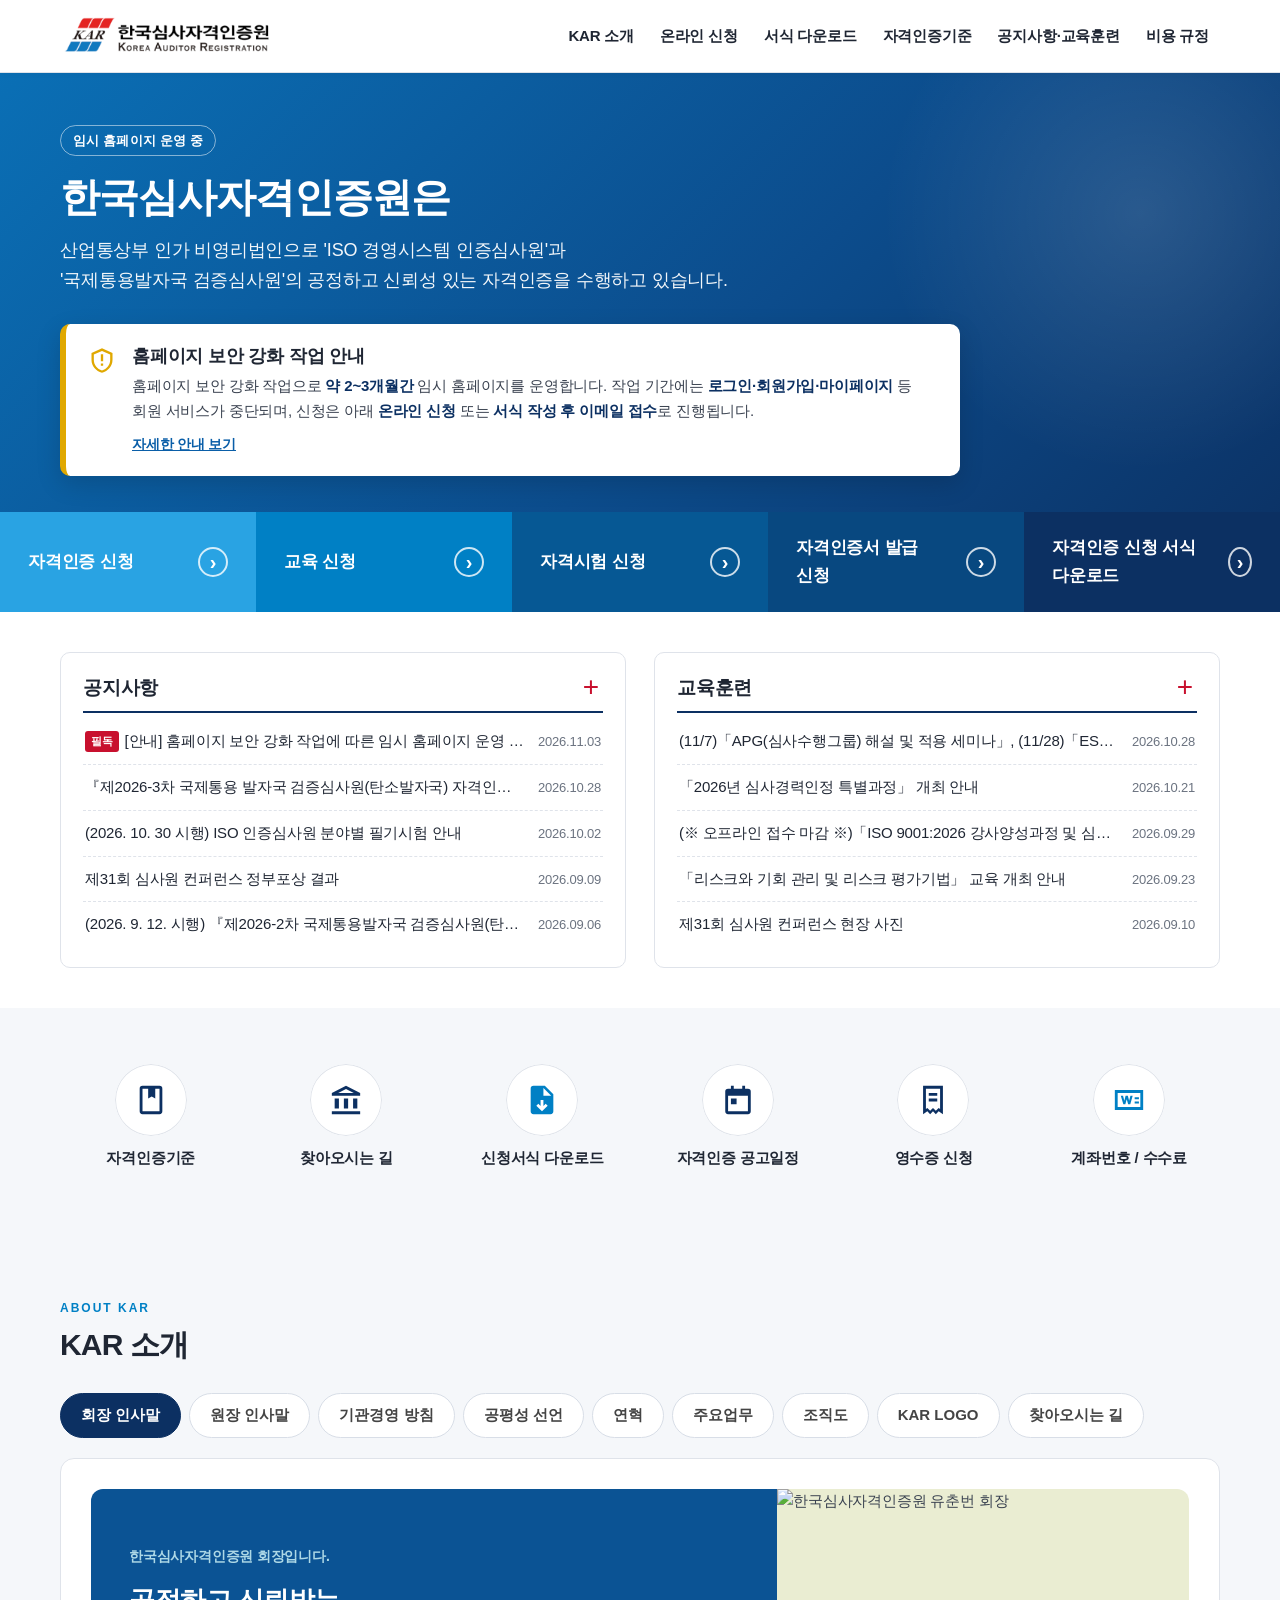
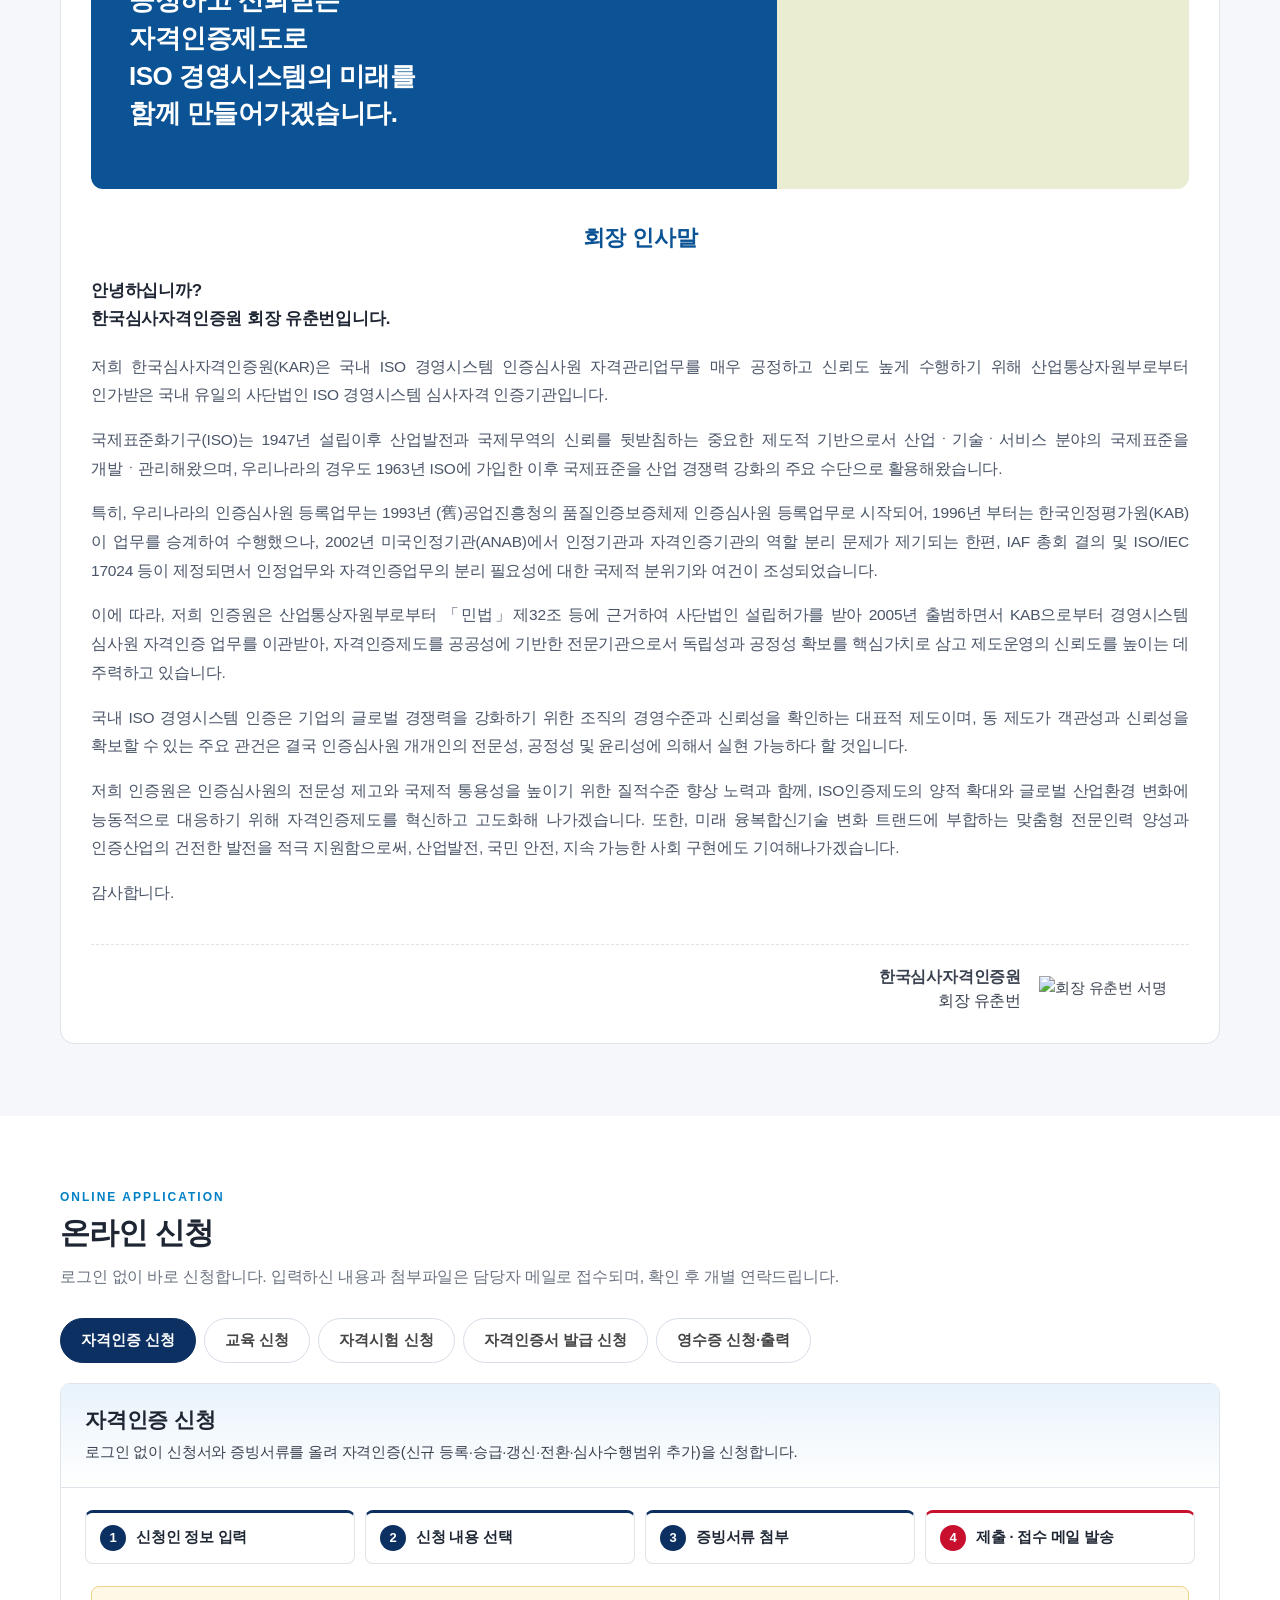
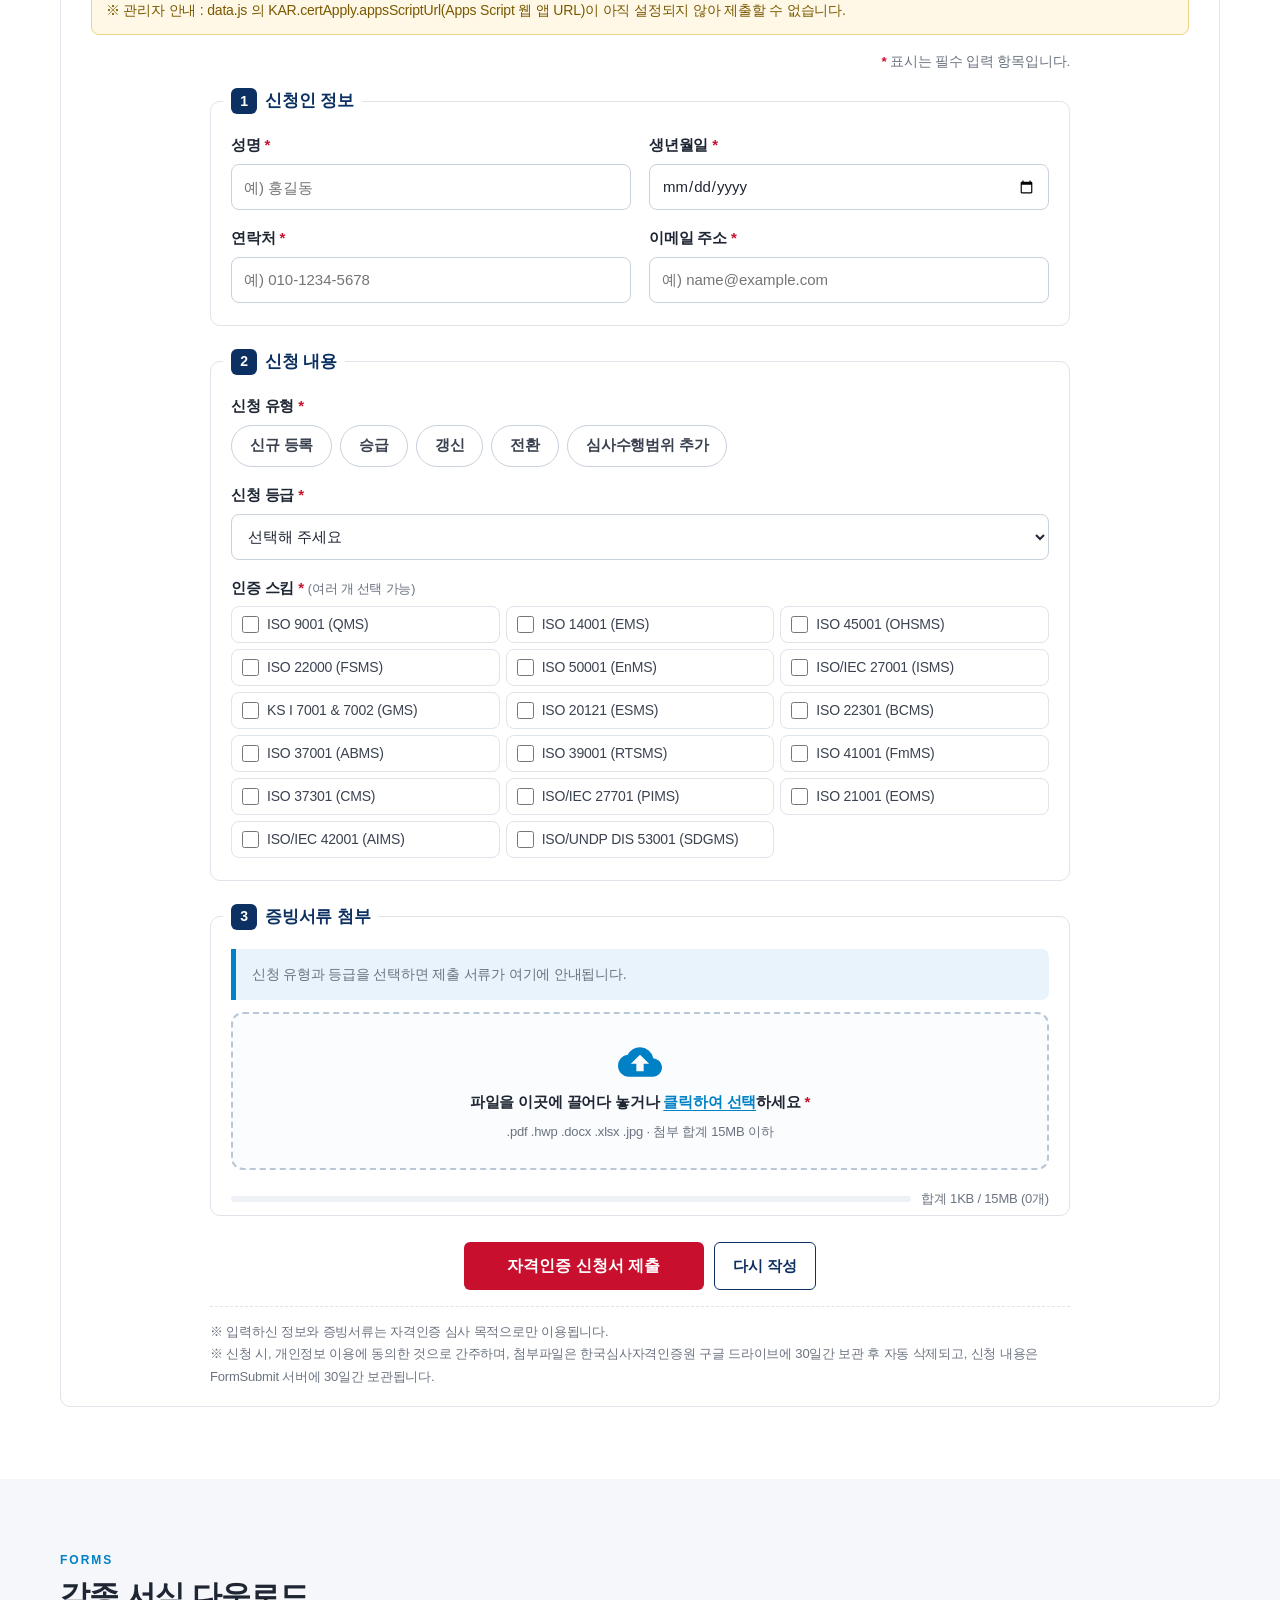
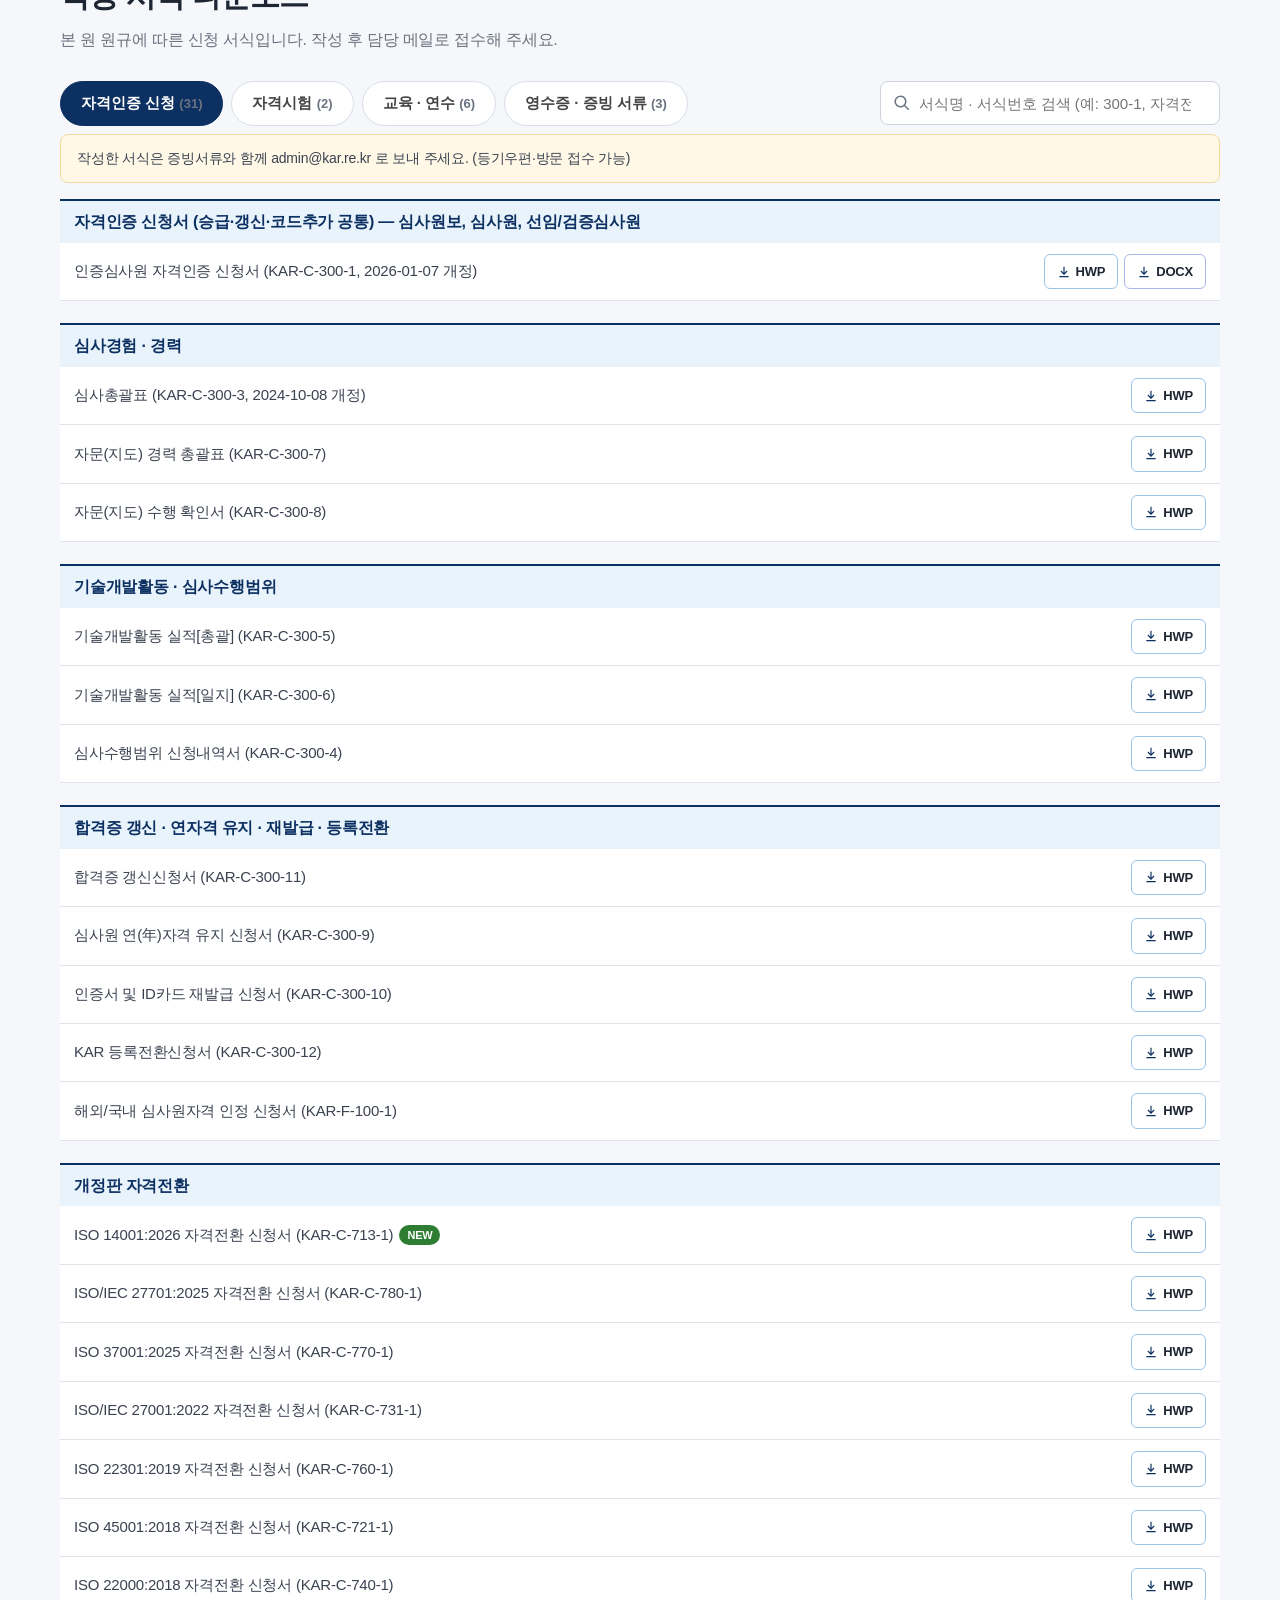
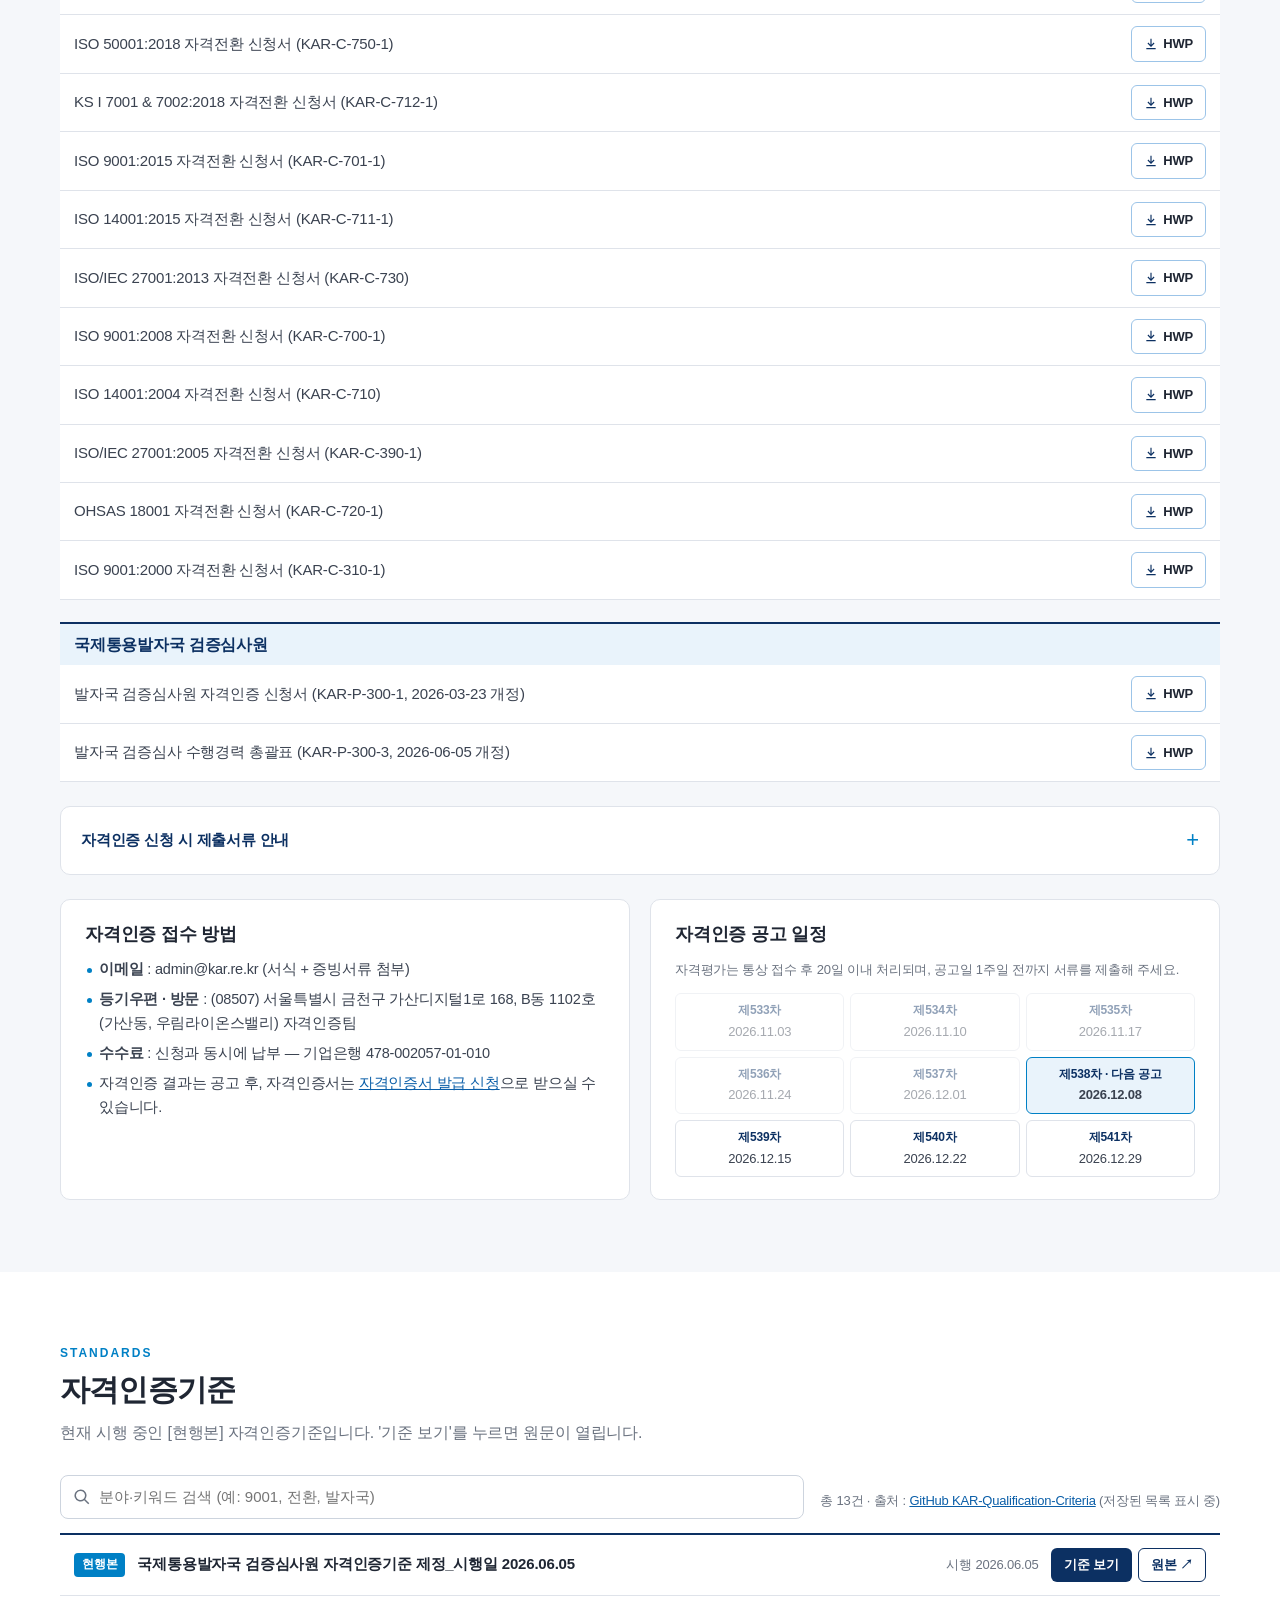
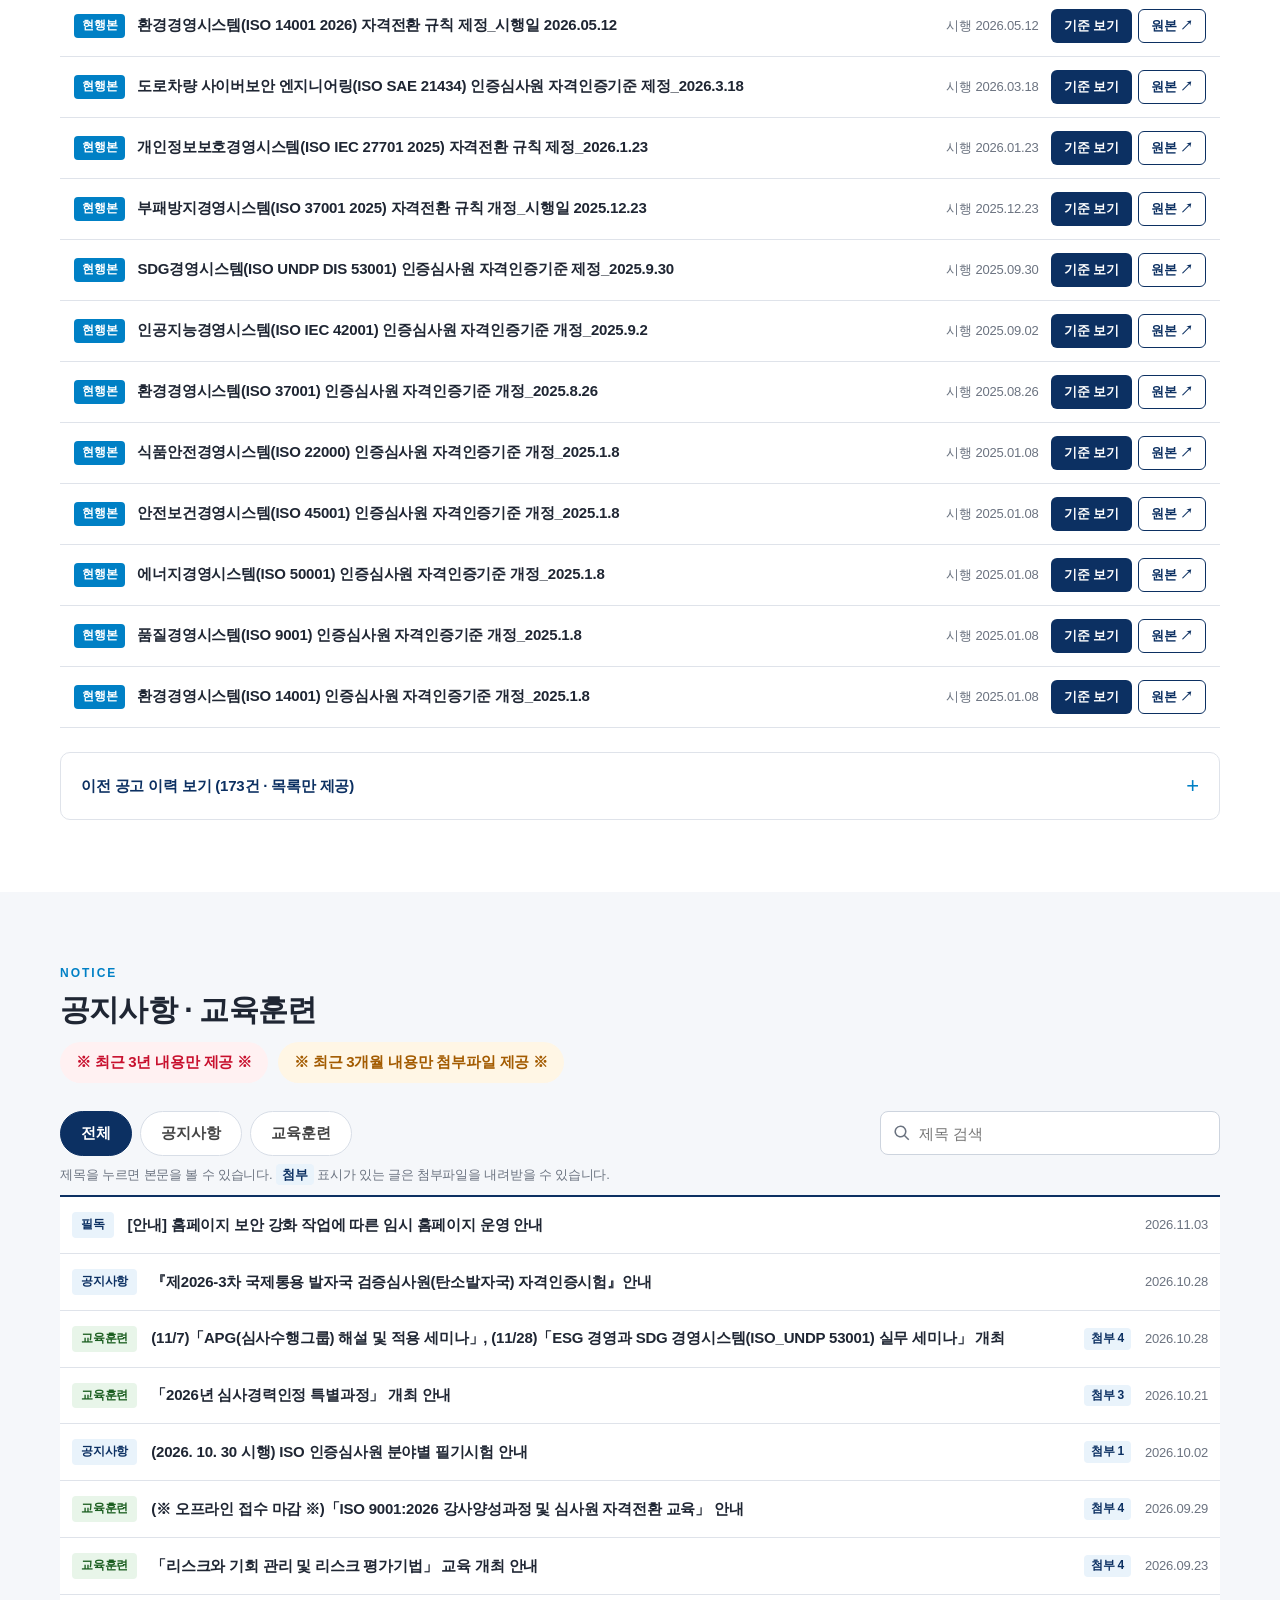
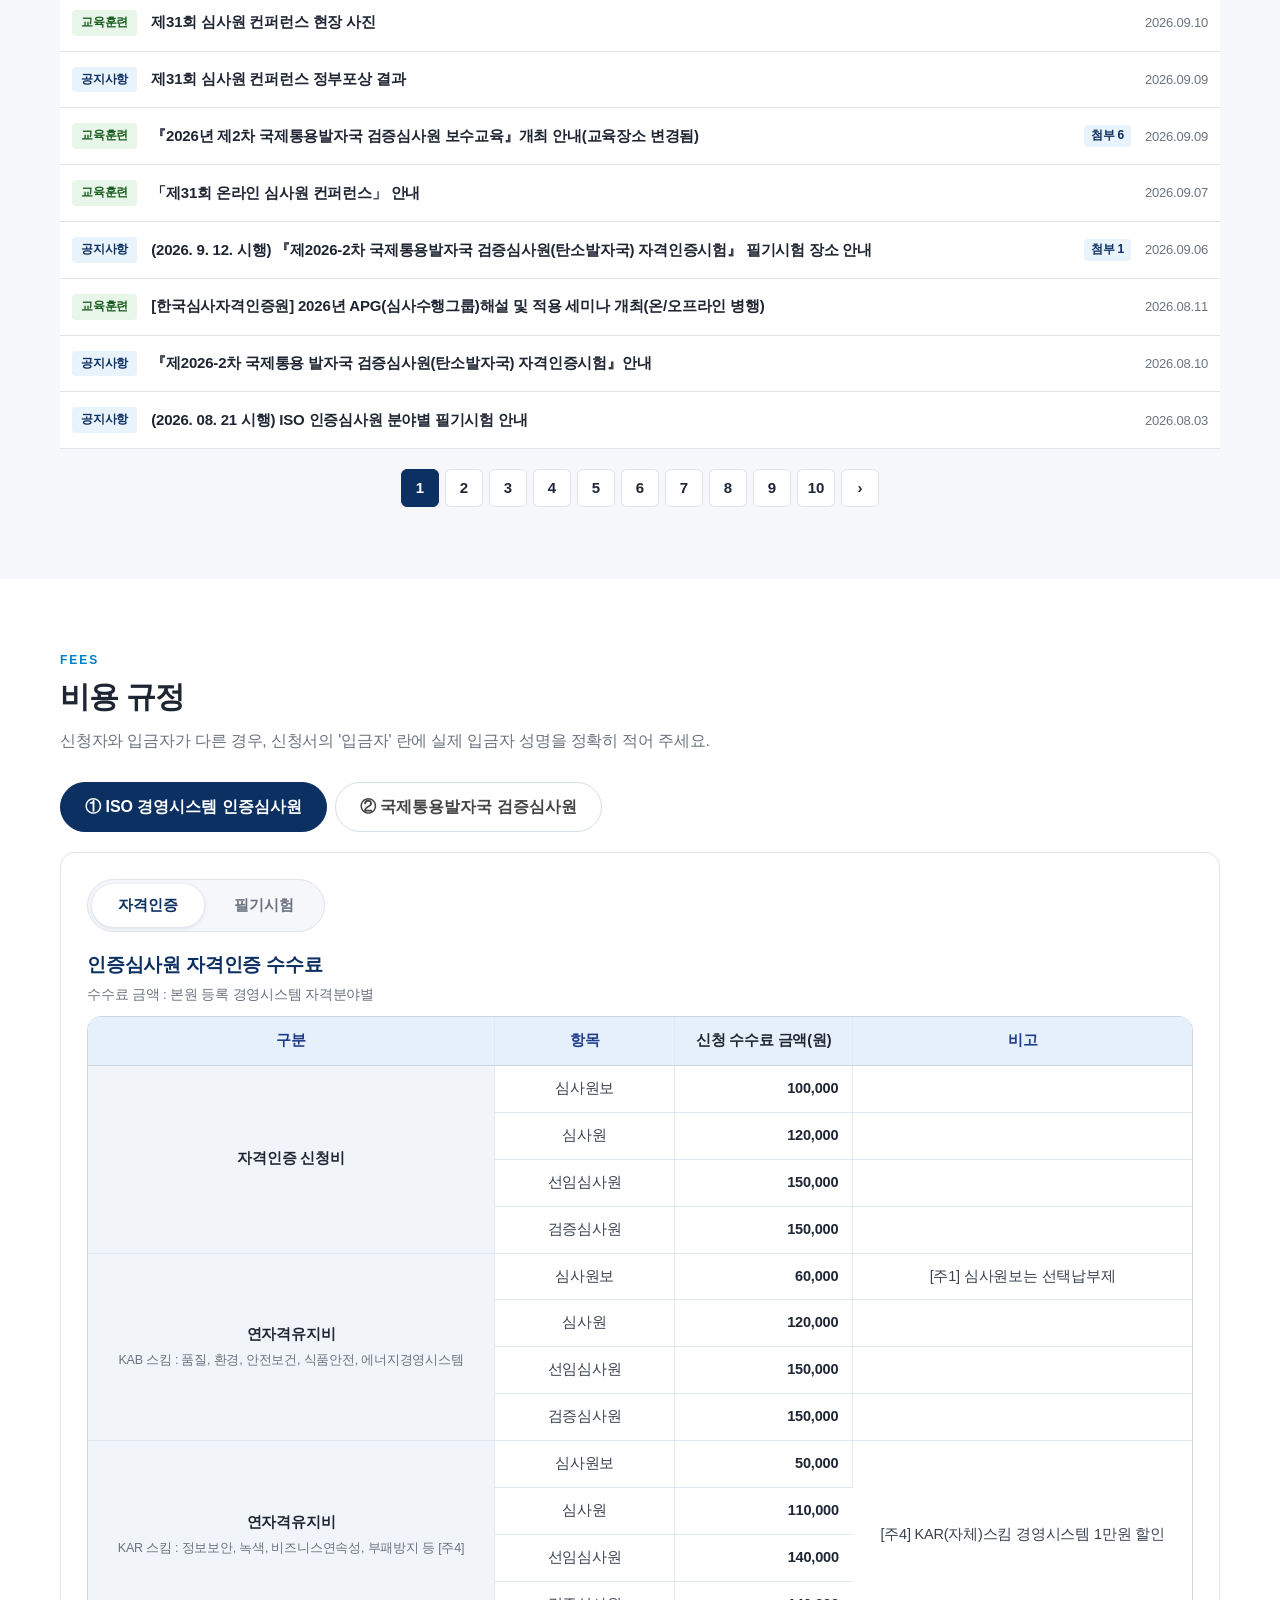
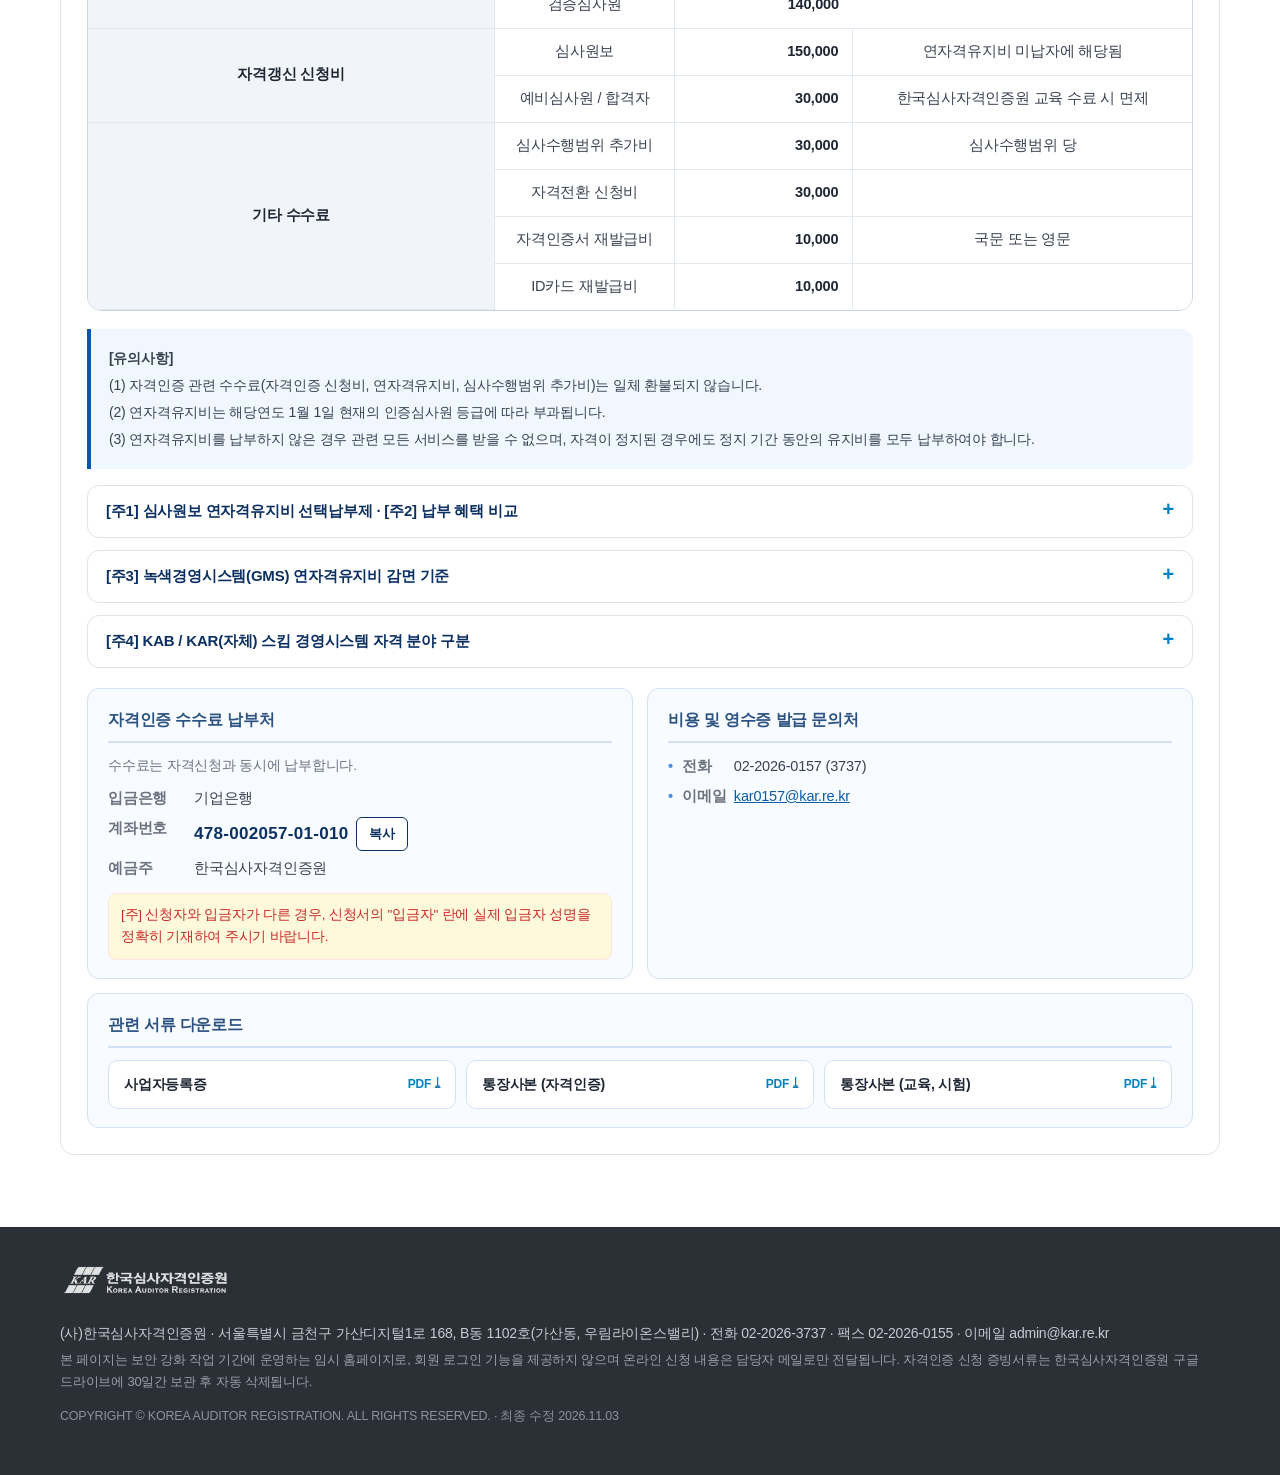
==== commit 8da7d526: "Add files via upload" ====
--- a/index.html
+++ b/index.html
@@ -3,7 +3,7 @@
 <head>
 <meta charset="UTF-8">
 <meta name="viewport" content="width=device-width, initial-scale=1">
-<meta http-equiv="Content-Security-Policy" content="default-src 'self'; script-src 'self'; style-src 'self' 'unsafe-inline'; img-src 'self' data: https://github.com https://raw.githubusercontent.com https://*.githubusercontent.com; connect-src 'self' https://api.github.com https://raw.githubusercontent.com https://formsubmit.co https://firebasestorage.googleapis.com; font-src 'self'; form-action 'self' https://formsubmit.co; base-uri 'self'; object-src 'none'">
+<meta http-equiv="Content-Security-Policy" content="default-src 'self'; script-src 'self'; style-src 'self' 'unsafe-inline'; img-src 'self' data: https://github.com https://raw.githubusercontent.com https://*.githubusercontent.com; connect-src 'self' https://api.github.com https://raw.githubusercontent.com https://formsubmit.co https://script.google.com https://script.googleusercontent.com; font-src 'self'; form-action 'self' https://formsubmit.co; base-uri 'self'; object-src 'none'">
 <meta name="referrer" content="strict-origin-when-cross-origin">
 <title>한국심사자격인증원 (KAR) — 임시 홈페이지</title>
 <meta name="description" content="한국심사자격인증원 임시 홈페이지 — 교육 신청, 각종 서식 다운로드, 자격인증기준, 수수료 및 계좌번호 안내">
@@ -362,7 +362,7 @@
     </div>
     <div class="tabs" role="tablist" aria-label="온라인 신청 종류" id="apply-tabs"></div>
     <div id="apply-panels">
-      <!-- ★ [온라인 신청] 자격인증 신청 탭 (Firebase Storage + FormSubmit)
+      <!-- ★ [온라인 신청] 자격인증 신청 탭 (Google Apps Script + 구글 드라이브 + FormSubmit)
            설정값 : data.js → KAR.certApply  /  동작 : assets/js/cert-apply.js  /  디자인 : assets/css/cert-apply.css -->
       <div class="apply-panel" role="tabpanel" id="panel-qual" aria-labelledby="tab-qual" data-static-tab="자격인증 신청">
         <div class="apply-hd"><div><h3>자격인증 신청</h3><p>로그인 없이 신청서와 증빙서류를 올려 자격인증(신규 등록·승급·갱신·전환·심사수행범위 추가)을 신청합니다.</p></div></div>
@@ -375,9 +375,20 @@
         </ol>
 
         <div class="ca-card">
-          <p class="ca-setup" id="ca-setup" hidden>※ 관리자 안내 : data.js 의 KAR.certApply.firebaseConfig(storageBucket)가 아직 설정되지 않아 제출할 수 없습니다.</p>
-
-          <form class="ca-form" id="ca-form" novalidate>
+          <p class="ca-setup" id="ca-setup" hidden>※ 관리자 안내 : data.js 의 KAR.certApply.appsScriptUrl(Apps Script 웹 앱 URL)이 아직 설정되지 않아 제출할 수 없습니다.</p>
+
+          <!-- ▼ FormSubmit 전송 폼
+               ★ 받는 메일(Action) 주소 : 신청 유형별로 data.js → KAR.certApply.routes 에서 바꿉니다.
+                 (아래 action 은 기본값이며, 제출 직전에 신청 유형에 맞는 주소로 자동 교체됩니다)
+               ★ Apps Script 웹 앱 URL : data.js → KAR.certApply.appsScriptUrl -->
+          <form class="ca-form" id="ca-form" method="POST" action="https://formsubmit.co/kar0159@kar.re.kr" novalidate>
+            <!-- FormSubmit 설정용 숨김 항목 (값은 자바스크립트가 채움) -->
+            <input type="hidden" name="_subject"  id="ca-h-subject">
+            <input type="hidden" name="_template" value="table">
+            <input type="hidden" name="_captcha"  value="false">
+            <input type="hidden" name="_replyto"  id="ca-h-replyto">
+            <input type="hidden" name="접수번호"   id="ca-h-no">
+
             <p class="ca-req-note"><span class="ca-req" aria-hidden="true">*</span> 표시는 필수 입력 항목입니다.</p>
 
             <!-- 1. 신청인 정보 -->
@@ -435,11 +446,20 @@
                 <span class="dropzone__hint" id="ca-drop-hint"></span>
               </div>
               <ul class="filelist" id="ca-filelist"></ul>
+              <div class="filemeter" id="ca-meter" hidden><span class="filemeter__bar"><i id="ca-meter-bar"></i></span><span id="ca-meter-txt"></span></div>
               <p class="ca-msg" id="ca-file-msg" hidden>증빙서류를 1개 이상 첨부해 주세요.</p>
             </fieldset>
 
+            <!-- 메일에 들어갈 숨김 항목 (값은 자바스크립트가 채움 · 메일 표에는 이 순서대로 표시) -->
+            <input type="hidden" name="인증 스킴"  id="ca-h-schemes">
+            <!-- ★ Apps Script 가 돌려준 구글 드라이브 링크가 여기에 들어갑니다 -->
+            <input type="hidden" name="첨부파일_폴더" id="ca-h-folder">   <!-- 신청 폴더 링크 -->
+            <input type="hidden" name="첨부파일_링크" id="ca-h-links">    <!-- 파일 링크 전체 (줄바꿈 없이 ' , ' 로 구분) -->
+            <!-- 파일별 '첨부파일1_이름 / 첨부파일1_링크 …' 숨김 항목은 이 안에 자동으로 만들어집니다 -->
+            <div id="ca-h-files"></div>
+
             <!-- 자동 입력 로봇 차단용(사람에게 보이지 않음) -->
-            <div class="of-hp" aria-hidden="true"><label>비워 두세요 <input type="text" id="ca-honey" tabindex="-1" autocomplete="off"></label></div>
+            <div class="of-hp" aria-hidden="true"><label>비워 두세요 <input type="text" name="_honey" id="ca-honey" tabindex="-1" autocomplete="off"></label></div>
 
             <p class="of-error" id="ca-error" role="alert" hidden></p>
             <div class="ca-progress" id="ca-progress" hidden>
@@ -732,7 +752,7 @@
   <div class="wrap">
     <img class="ft-logo" src="assets/img/logo.png" alt="한국심사자격인증원" width="171" height="36">
     <p id="ft-addr"></p>
-    <p class="ft-note">본 페이지는 보안 강화 작업 기간에 운영하는 임시 홈페이지로, 회원 로그인 기능을 제공하지 않으며 온라인 신청 내용은 담당자 메일로만 전달됩니다. 자격인증 신청 증빙서류는 Google Firebase에 30일간 보관 후 자동 삭제됩니다.</p>
+    <p class="ft-note">본 페이지는 보안 강화 작업 기간에 운영하는 임시 홈페이지로, 회원 로그인 기능을 제공하지 않으며 온라인 신청 내용은 담당자 메일로만 전달됩니다. 자격인증 신청 증빙서류는 한국심사자격인증원 구글 드라이브에 30일간 보관 후 자동 삭제됩니다.</p>
     <p class="ft-copy">COPYRIGHT © KOREA AUDITOR REGISTRATION. ALL RIGHTS RESERVED. · 최종 수정 <span id="ft-updated"></span></p>
   </div>
 </footer>
--- a/assets/css/cert-apply.css
+++ b/assets/css/cert-apply.css
@@ -1,5 +1,5 @@
 /* ==========================================================================
-   자격인증 신청 (Firebase Storage + FormSubmit) — 디자인
+   자격인증 신청 (Google Apps Script + 구글 드라이브 + FormSubmit) — 디자인
    색상 : KAR 로고 적색(--red) · 청색(--navy, --b1) / style.css 의 변수를 그대로 사용
    ========================================================================== */
 /* 퀵 버튼 '자격인증 신청' : 가장 연한 푸른색 */
@@ -103,3 +103,6 @@
 .edu-guide__hd p{margin:0;color:var(--muted);font-size:14px}
 .edu-guide .howto{margin-top:18px}
 @media (max-width:640px){ .edu-guide{padding:16px 12px 4px} }
+
+/* 시험용 처리 기록 (data.js → KAR.certApply.debug: true) */
+.ca-debug{margin:0 0 16px;padding:12px 14px;max-height:340px;overflow:auto;background:#0f1b2d;color:#d6e6ff;border-radius:8px;font-size:12px;line-height:1.55;white-space:pre-wrap;word-break:break-all}
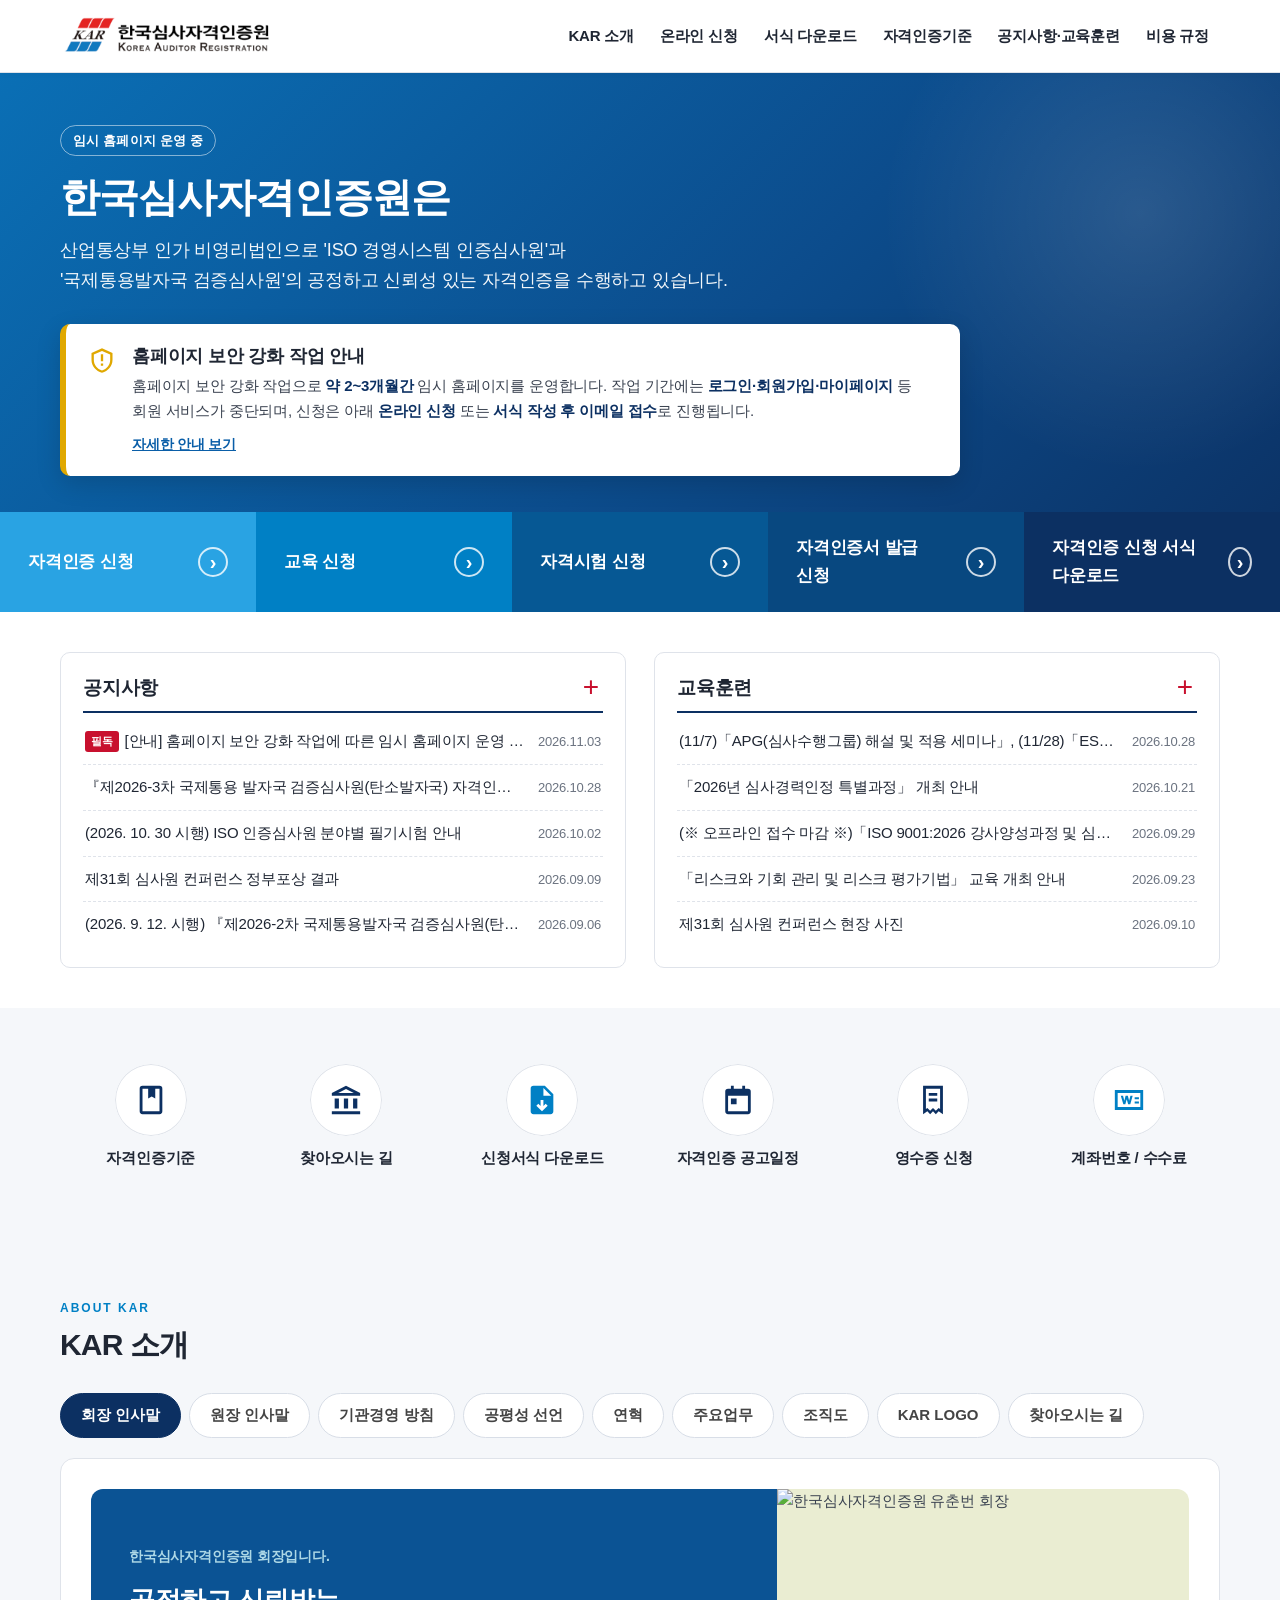
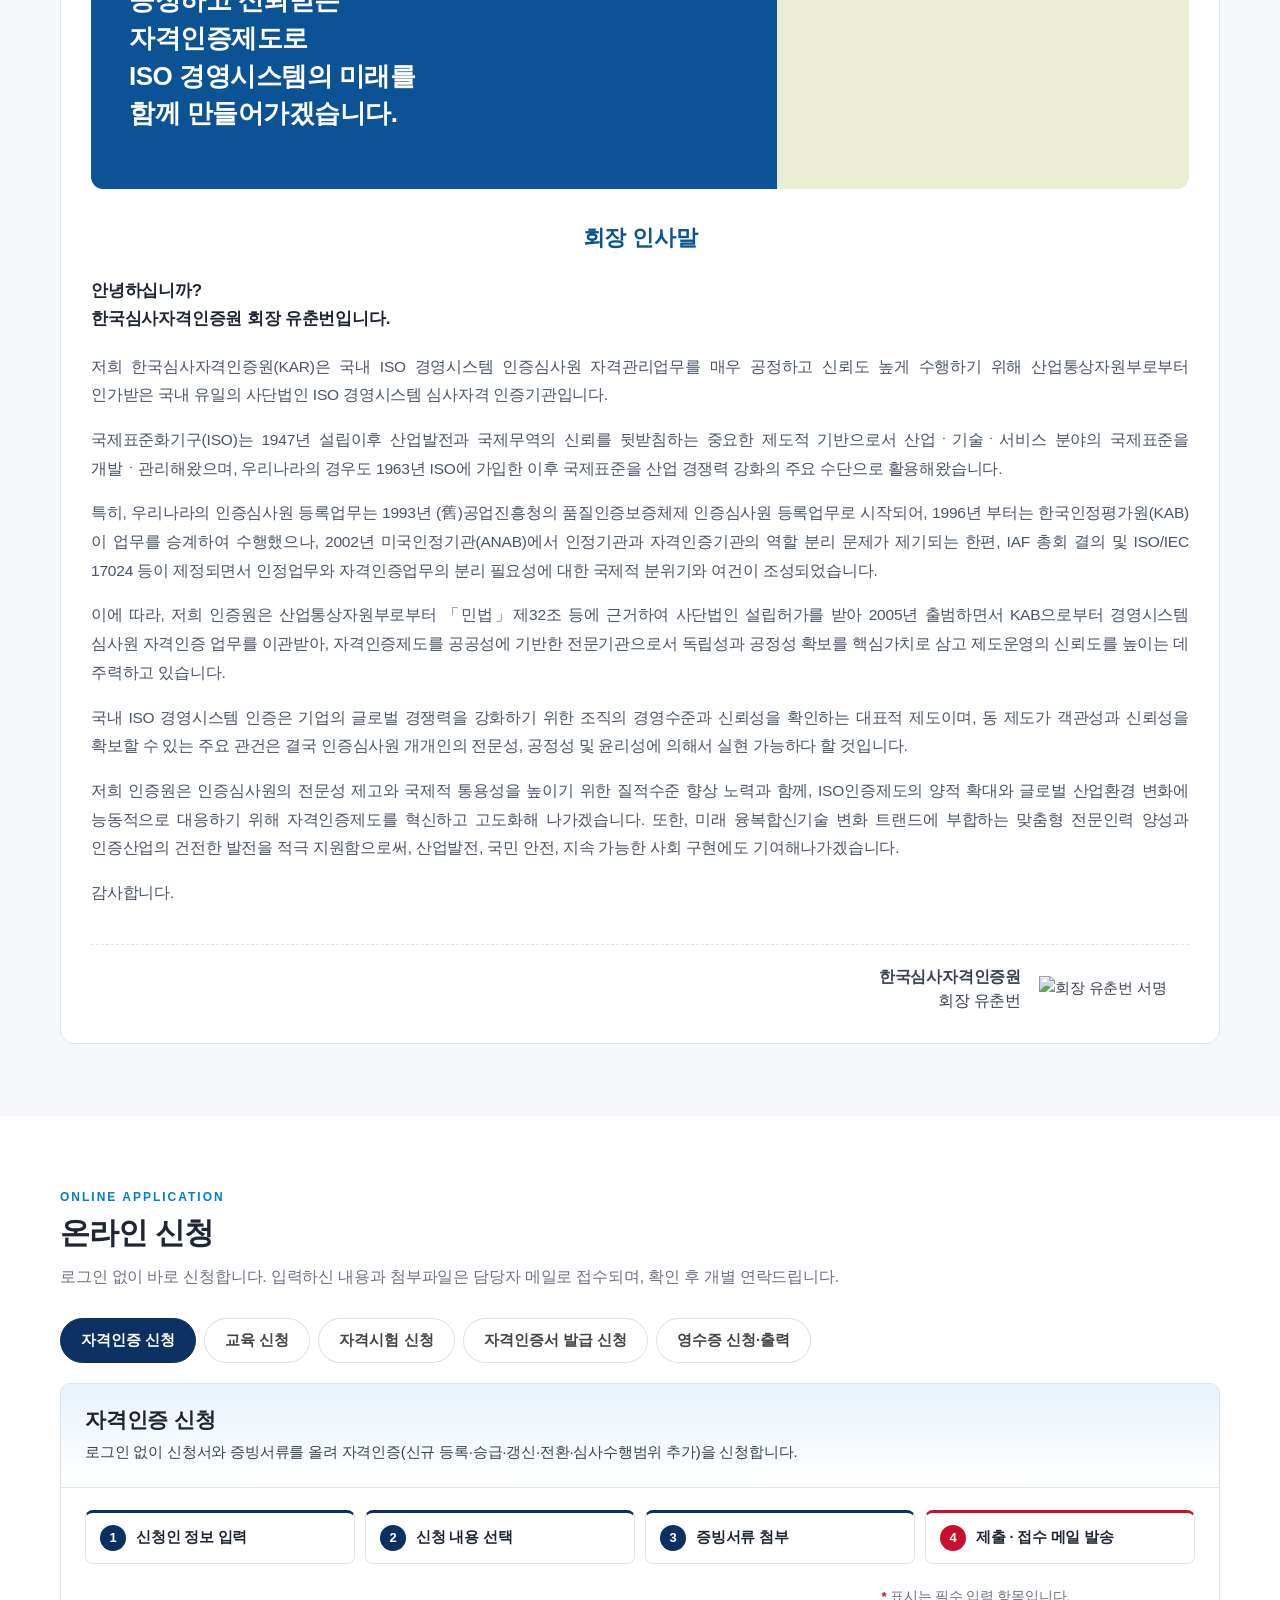
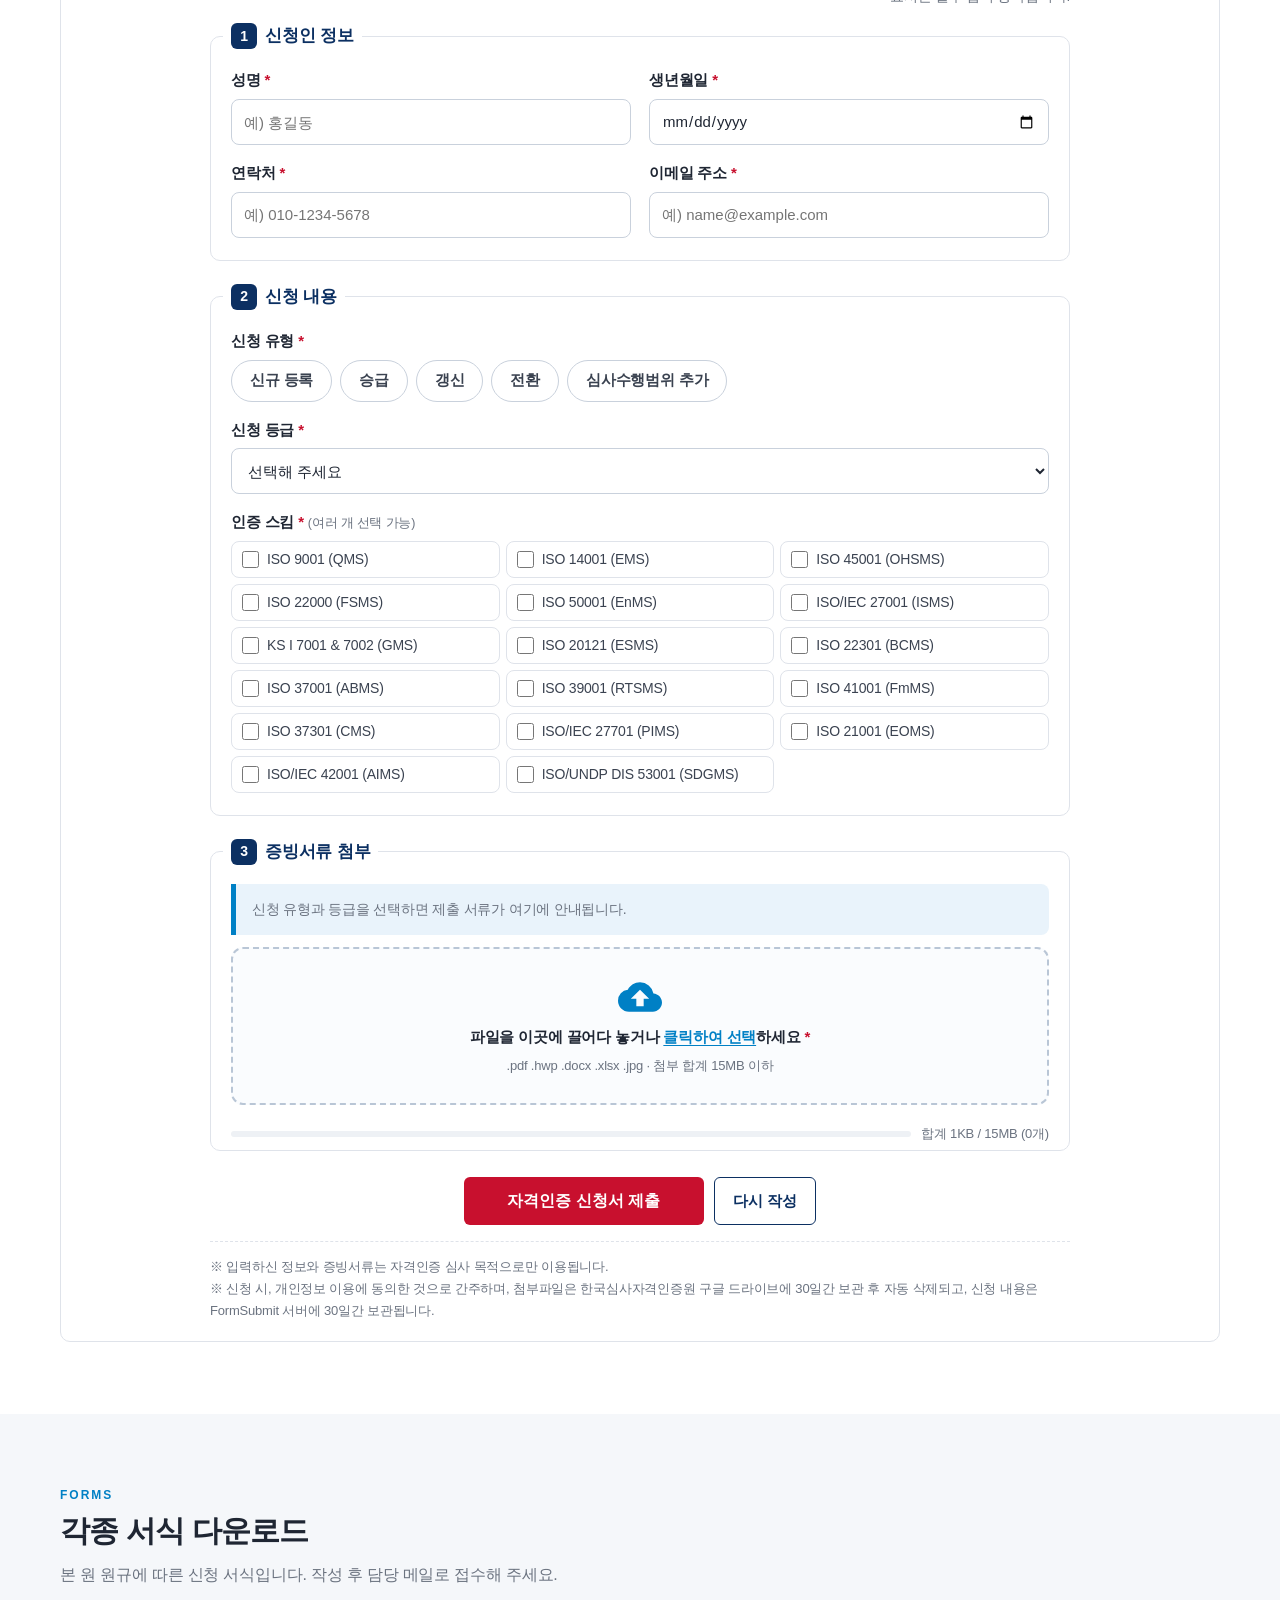
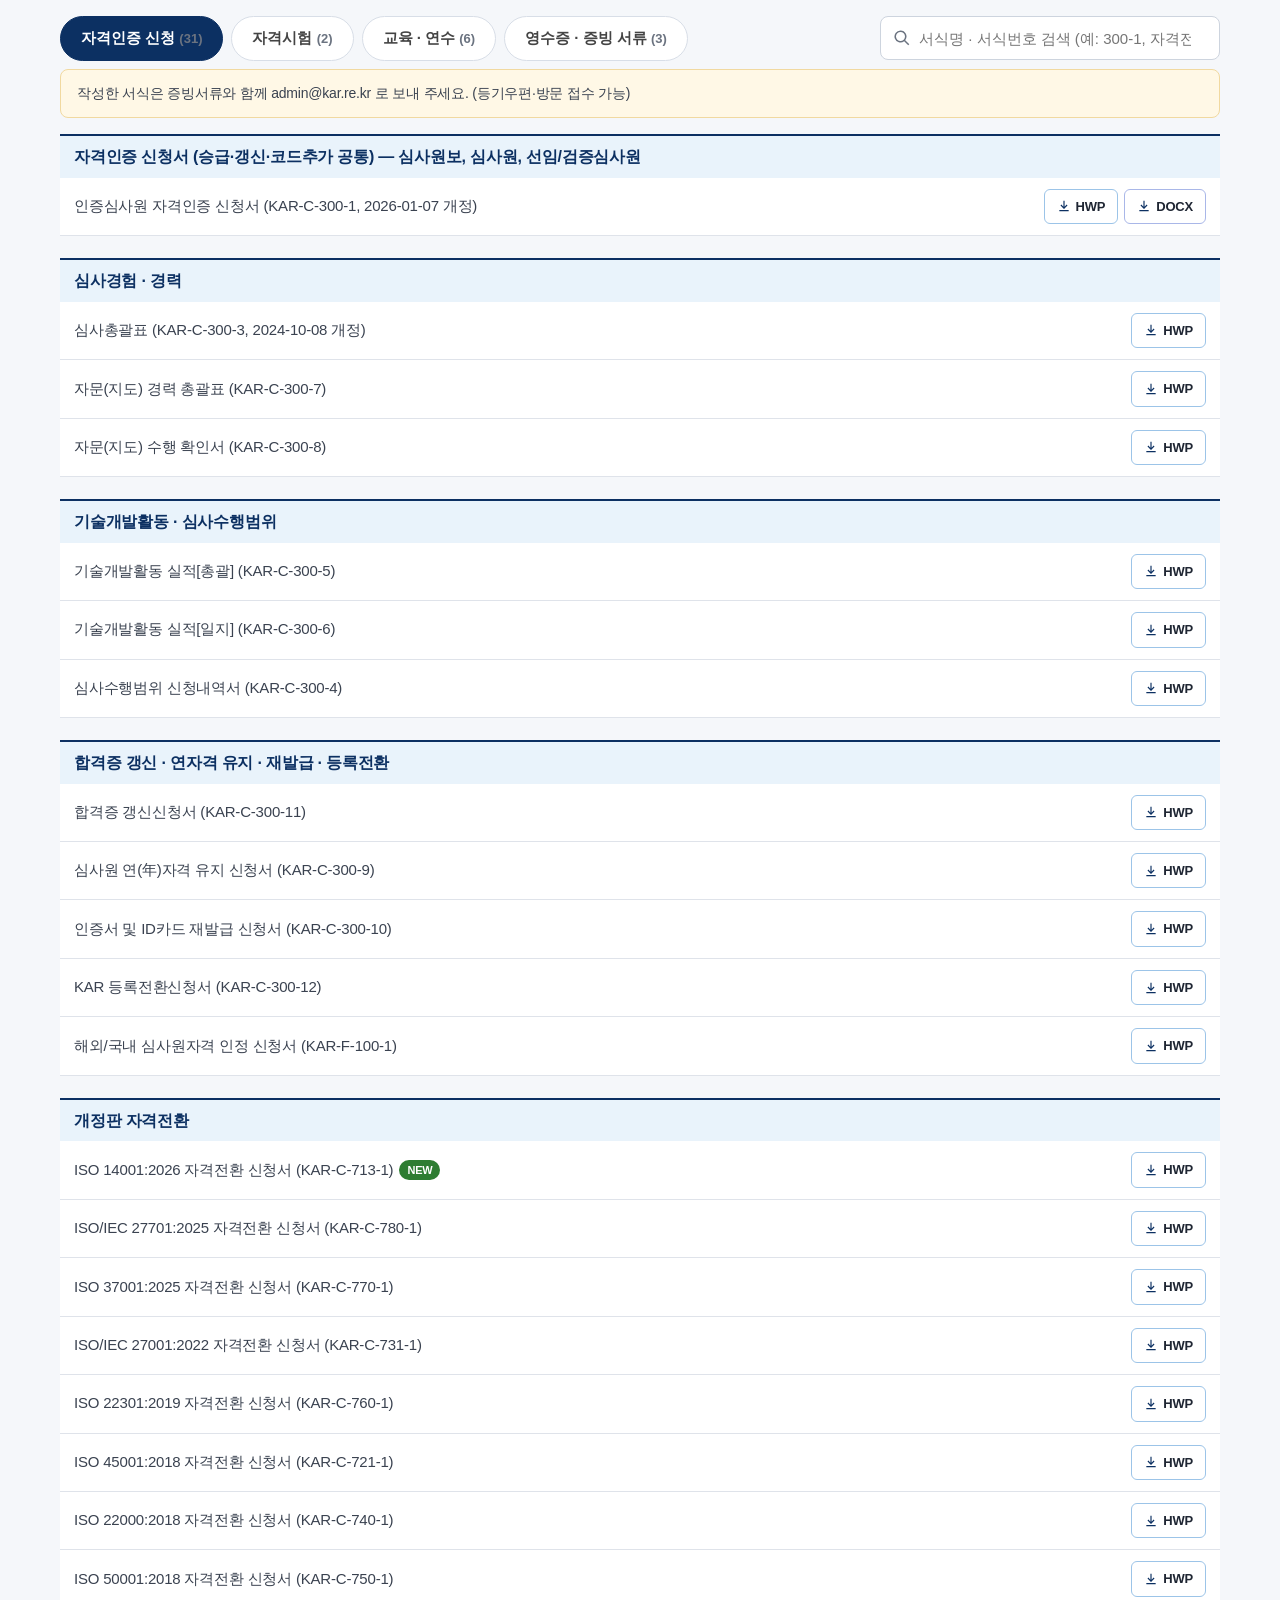
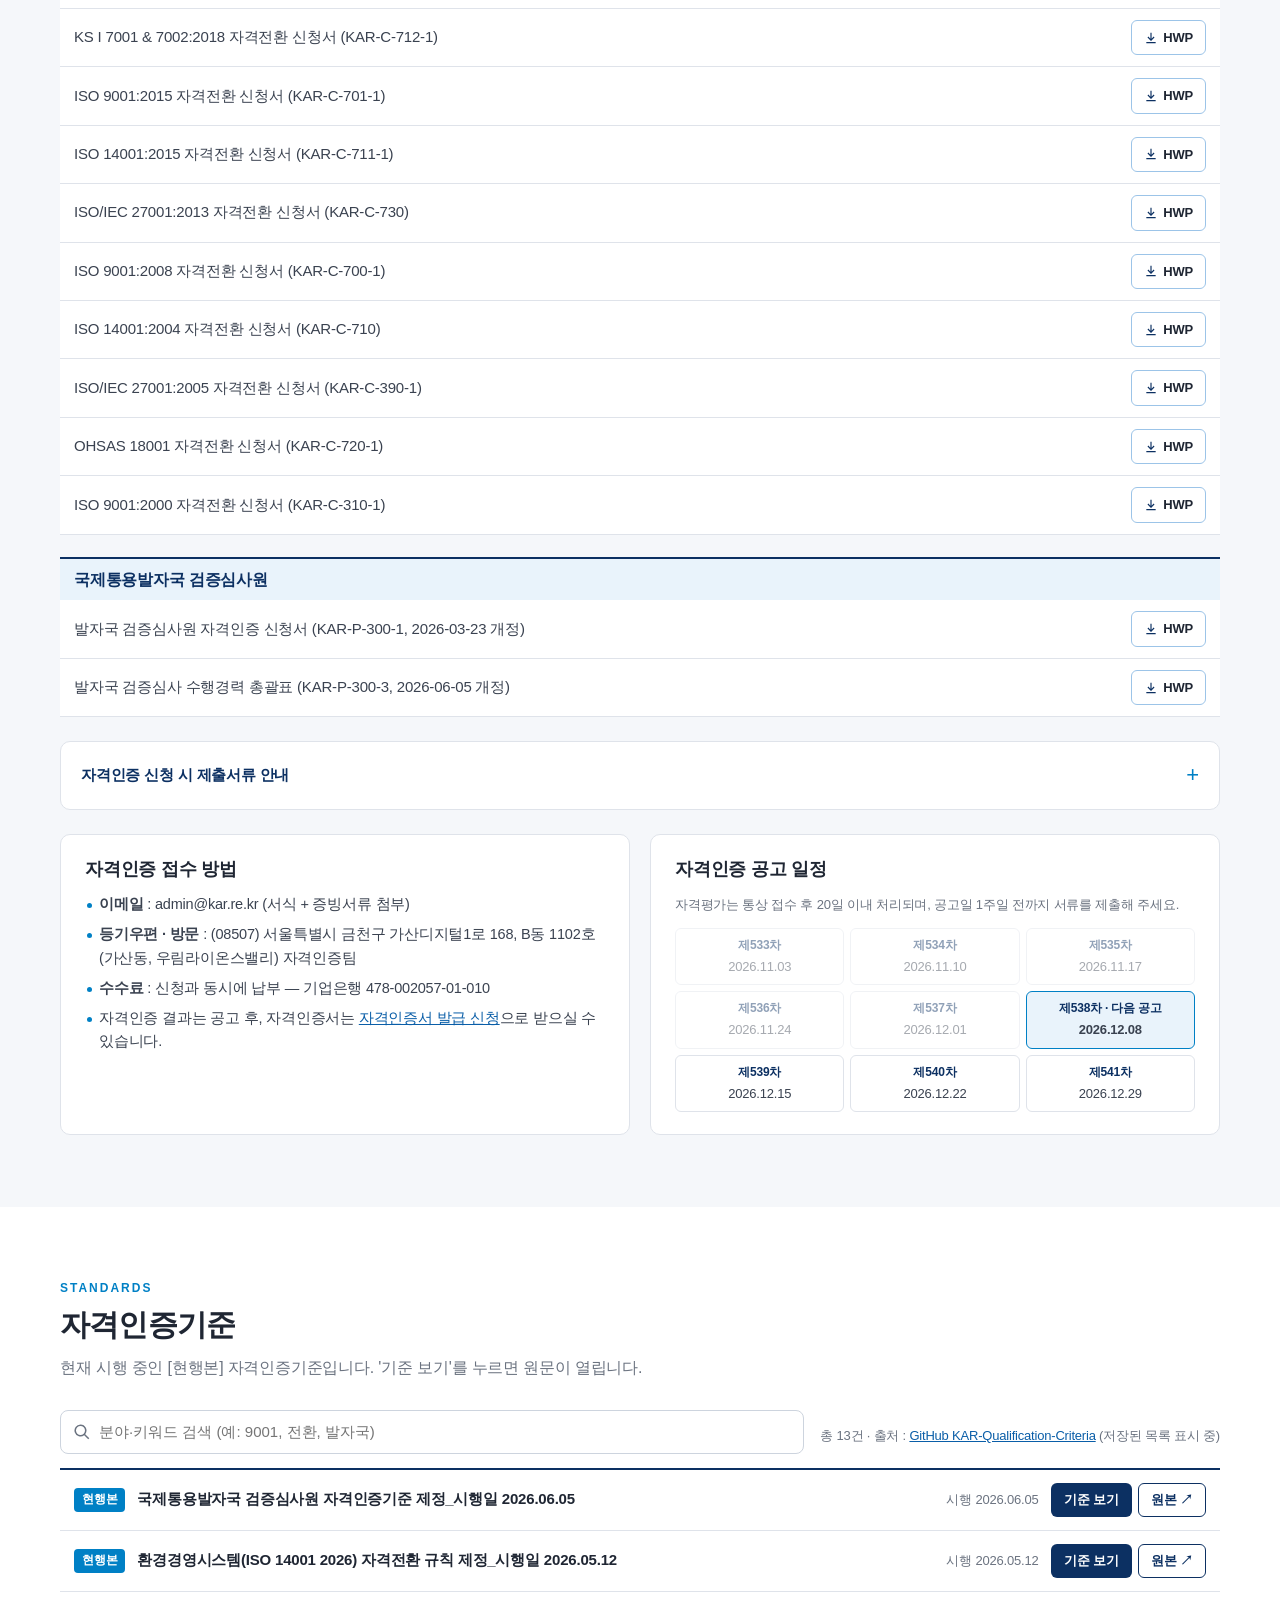
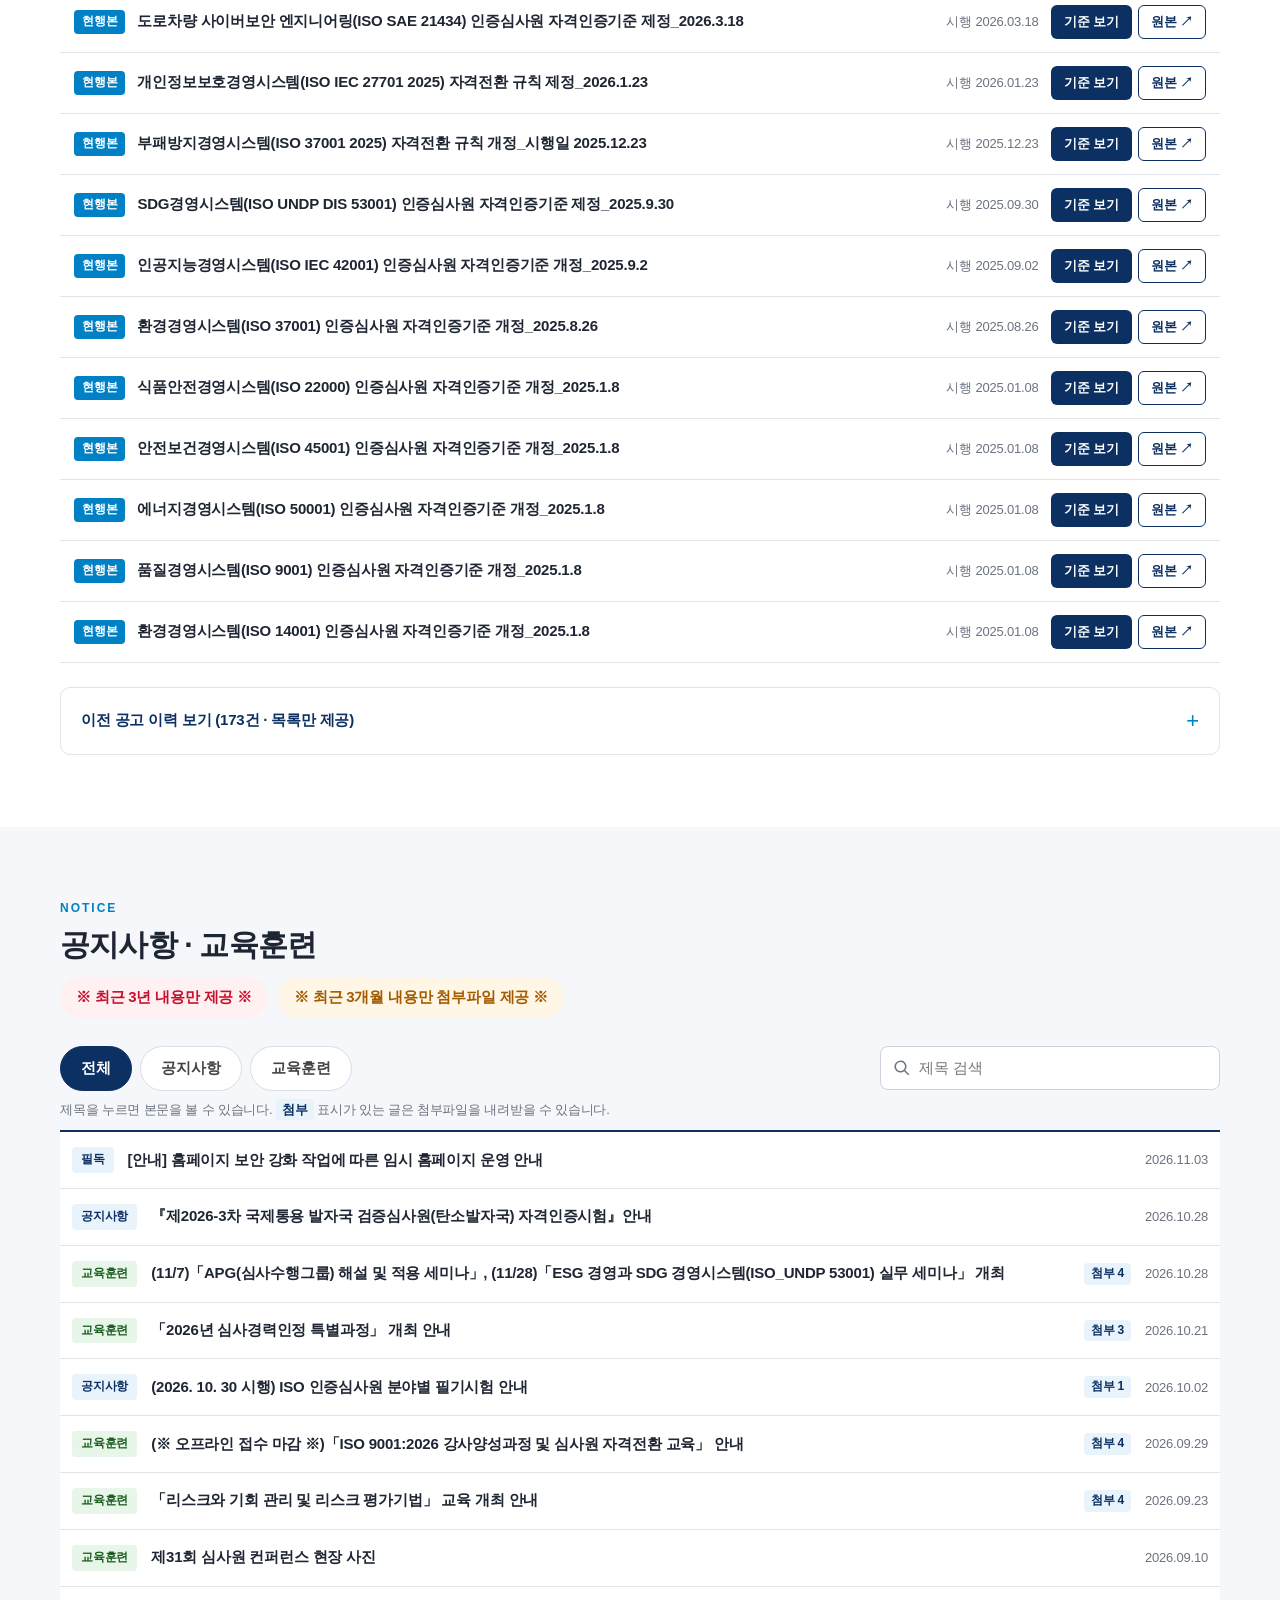
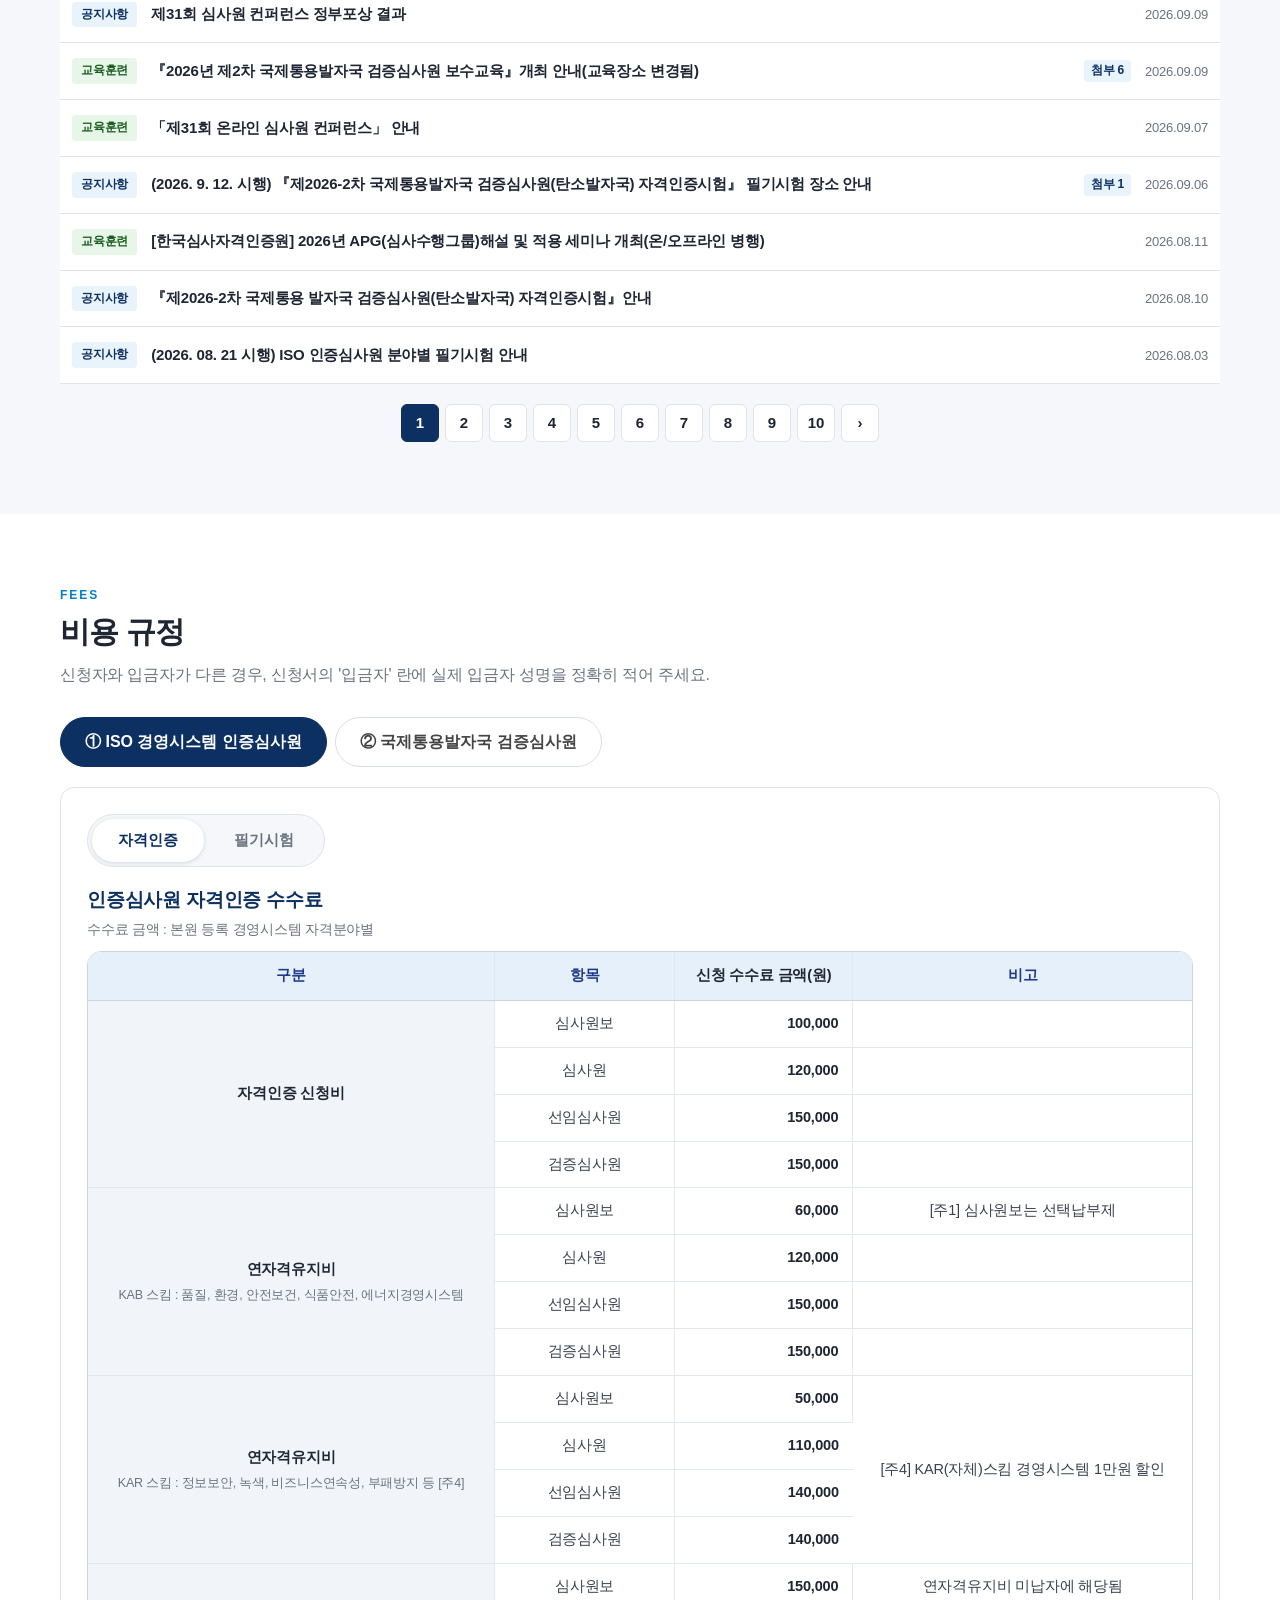
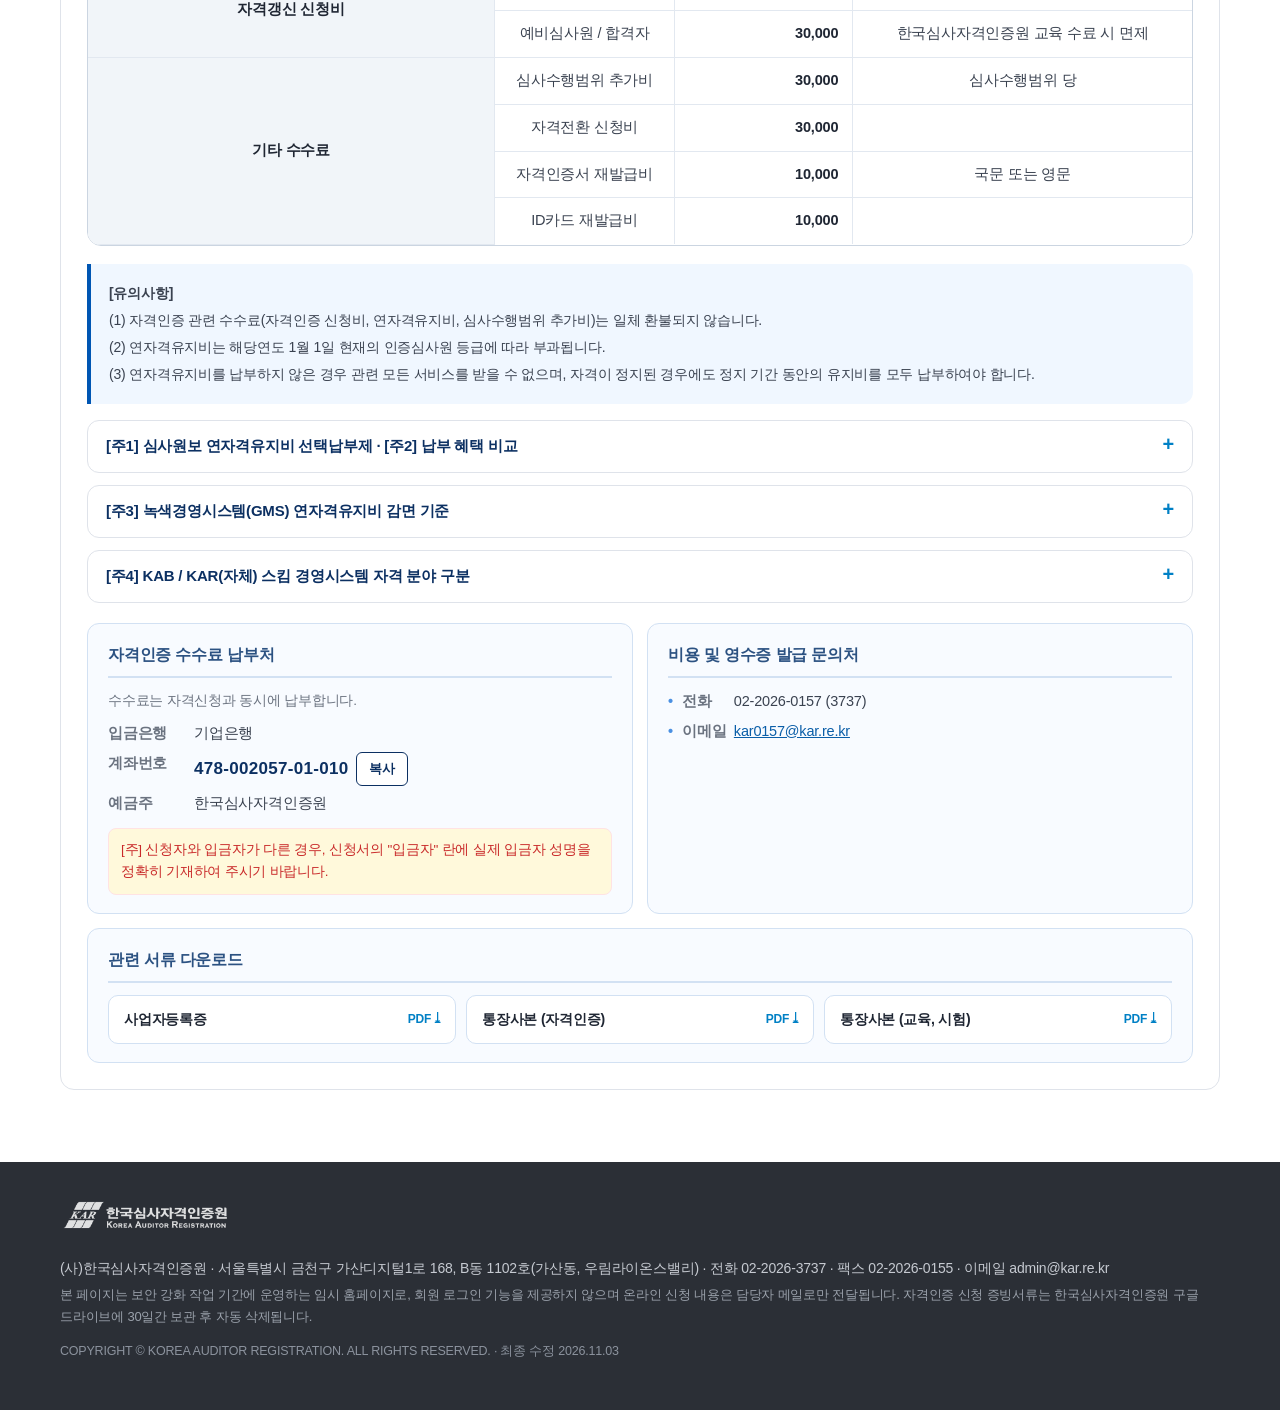
==== commit dc443f5b: "Add files via upload" ====
--- a/index.html
+++ b/index.html
@@ -379,9 +379,10 @@
 
           <!-- ▼ FormSubmit 전송 폼
                ★ 받는 메일(Action) 주소 : 신청 유형별로 data.js → KAR.certApply.routes 에서 바꿉니다.
-                 (아래 action 은 기본값이며, 제출 직전에 신청 유형에 맞는 주소로 자동 교체됩니다)
+                 (action 은 비워 둡니다. 첨부파일 업로드가 끝난 뒤 자바스크립트가 신청 유형에 맞는 주소로 보냅니다.
+                  → 설정 오류로 자바스크립트가 멈춰도 첨부 링크 없는 메일이 나가지 않습니다)
                ★ Apps Script 웹 앱 URL : data.js → KAR.certApply.appsScriptUrl -->
-          <form class="ca-form" id="ca-form" method="POST" action="https://formsubmit.co/kar0159@kar.re.kr" novalidate>
+          <form class="ca-form" id="ca-form" method="POST" novalidate>
             <!-- FormSubmit 설정용 숨김 항목 (값은 자바스크립트가 채움) -->
             <input type="hidden" name="_subject"  id="ca-h-subject">
             <input type="hidden" name="_template" value="table">
@@ -801,6 +802,7 @@
 <script src="data/content-index.js"></script>
 <script src="data/notice-archive.js"></script>
 <script src="data/notice-bodies.js"></script>
+<script src="assets/js/drive-upload.js"></script>
 <script src="assets/js/app.js"></script>
 <script src="assets/js/cert-apply.js"></script>
 </body>
